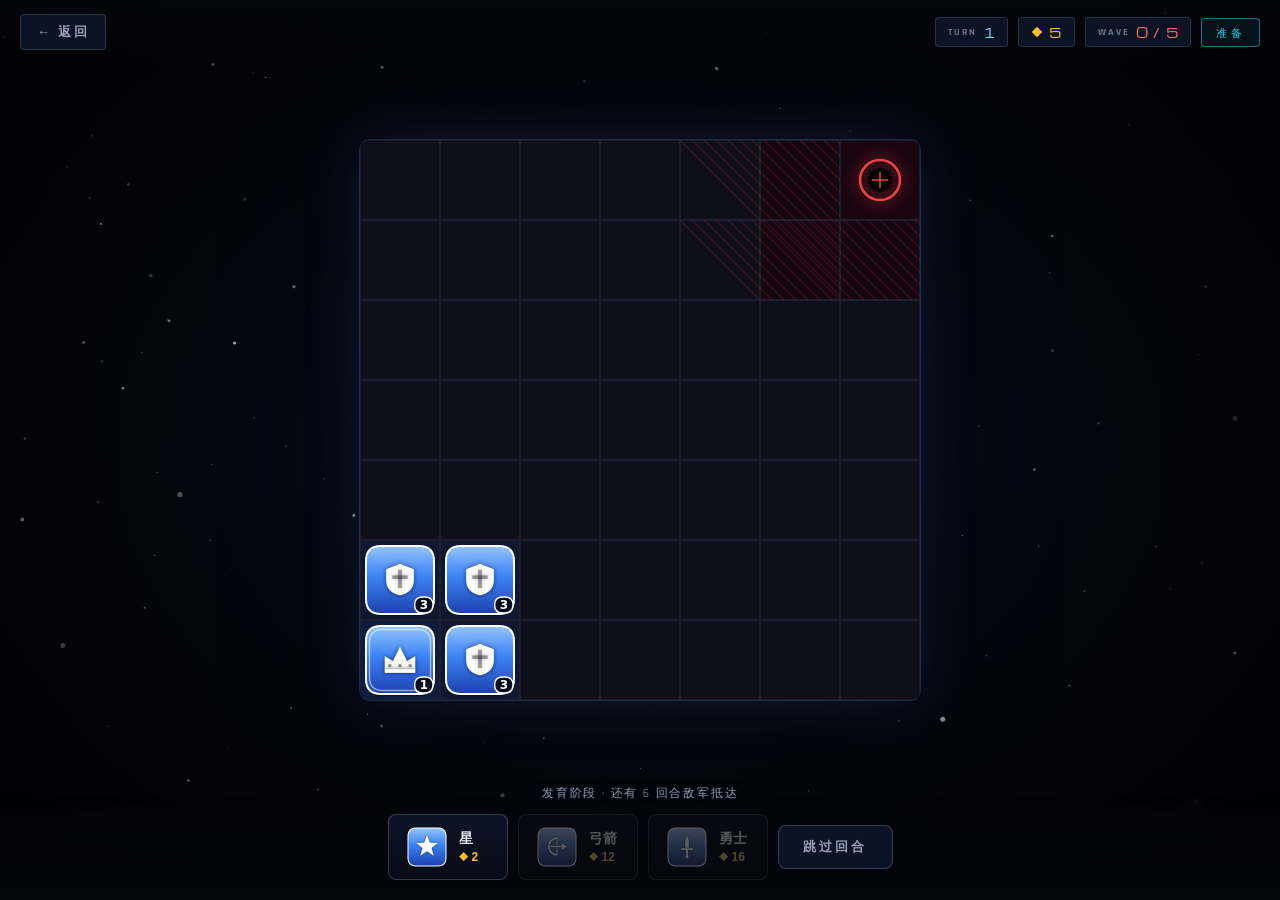
==== 1-1.html @ 72d58ccd "Add files via upload 0.0.0版本" ====
<!DOCTYPE html>
<html lang="zh-CN">
<head>
<meta charset="UTF-8">
<meta name="viewport" content="width=device-width, initial-scale=1">
<title>Spartlle · 第一章 LEVEL 01</title>
<link rel="preconnect" href="https://fonts.googleapis.com">
<link rel="preconnect" href="https://fonts.gstatic.com" crossorigin>
<link href="https://fonts.googleapis.com/css2?family=Michroma&family=Rajdhani:wght@400;600;700&display=swap" rel="stylesheet">
<style>
  * { box-sizing: border-box; margin: 0; padding: 0; }
  html, body {
    width: 100%; height: 100%;
    overflow: hidden;
    background: #05050d;
    color: #e2e8f0;
    font-family: 'Rajdhani', -apple-system, BlinkMacSystemFont, "Segoe UI", system-ui, sans-serif;
    user-select: none;
  }

  #starfield { position: fixed; inset: 0; display: block; z-index: 0; }
  .vignette {
    position: fixed; inset: 0;
    background: radial-gradient(ellipse at center, transparent 30%, rgba(0,0,0,0.9) 100%);
    pointer-events: none; z-index: 1;
  }

  /* ===== 顶部栏 ===== */
  .topbar {
    position: fixed;
    top: 0; left: 0; right: 0;
    z-index: 10;
    display: flex; align-items: center; justify-content: space-between;
    padding: 14px 20px;
    background: linear-gradient(180deg, rgba(5,5,13,0.95) 0%, rgba(5,5,13,0) 100%);
    pointer-events: none;
  }
  .topbar > * { pointer-events: auto; }

  .back-btn {
    display: flex; align-items: center; gap: 8px;
    padding: 8px 16px;
    background: rgba(15,23,42,0.85);
    border: 1px solid rgba(148,163,184,0.22);
    border-radius: 4px;
    color: #94a3b8;
    font-family: 'Rajdhani', sans-serif;
    font-size: 13px; font-weight: 700;
    letter-spacing: 0.2em;
    cursor: pointer;
    transition: all 0.22s;
    backdrop-filter: blur(6px);
  }
  .back-btn:hover {
    color: #fff;
    border-color: #60a5fa;
    box-shadow: 0 0 16px rgba(96,165,250,0.5);
  }

  .hud-stats {
    display: flex; gap: 10px; align-items: center;
  }

  .stat-box {
    display: flex; align-items: center; gap: 6px;
    padding: 5px 12px;
    background: rgba(15,23,42,0.85);
    border: 1px solid rgba(148,163,184,0.22);
    border-radius: 4px;
    backdrop-filter: blur(6px);
    font-family: 'Rajdhani', sans-serif;
  }
  .stat-label {
    font-size: 10px;
    color: #64748b;
    letter-spacing: 0.2em;
    font-weight: 700;
  }
  .stat-value {
    font-family: 'Michroma', sans-serif;
    font-size: 13px;
    color: #7dd3fc;
    letter-spacing: 0.05em;
  }
  .stat-box.meteor .stat-value { color: #fbbf24; }
  .stat-box.meteor .stat-icon { color: #fbbf24; }
  .stat-box.wave .stat-value { color: #f87171; }

  .stat-icon {
    width: 12px; height: 12px;
    display: flex; align-items: center; justify-content: center;
  }
  .stat-icon svg { width: 100%; height: 100%; display: block; }

  .phase-tag {
    padding: 5px 14px;
    border-radius: 4px;
    font-family: 'Michroma', sans-serif;
    font-size: 11px;
    letter-spacing: 0.3em;
    border: 1px solid;
    transition: all 0.3s;
  }
  .phase-tag.prepare {
    color: #22d3ee;
    border-color: rgba(34,211,238,0.5);
    background: rgba(34,211,238,0.08);
  }
  .phase-tag.battle {
    color: #f87171;
    border-color: rgba(248,113,113,0.5);
    background: rgba(248,113,113,0.08);
    animation: phasePulse 1.5s ease-in-out infinite;
  }
  @keyframes phasePulse {
    0%, 100% { box-shadow: 0 0 0 rgba(248,113,113,0); }
    50%      { box-shadow: 0 0 16px rgba(248,113,113,0.5); }
  }

  /* ===== 主舞台 ===== */
  .stage {
    position: fixed;
    inset: 0;
    display: flex;
    align-items: center;
    justify-content: center;
    z-index: 5;
    padding: 70px 20px 130px;
    pointer-events: none;
  }
  .stage > * { pointer-events: auto; }

  #board {
    display: block;
    border-radius: 10px;
    box-shadow:
      0 0 0 1px rgba(96,165,250,0.2),
      0 0 60px rgba(96,165,250,0.15),
      0 0 120px rgba(0,0,0,0.8);
    cursor: pointer;
    max-width: 100%;
    max-height: 100%;
  }

  /* ===== 底部面板 ===== */
  .bottom-panel {
    position: fixed;
    left: 0; right: 0; bottom: 0;
    z-index: 10;
    display: flex;
    align-items: center;
    justify-content: center;
    gap: 10px;
    padding: 16px 20px 20px;
    background: linear-gradient(0deg, rgba(5,5,13,0.98) 0%, rgba(5,5,13,0.7) 70%, rgba(5,5,13,0) 100%);
    backdrop-filter: blur(4px);
    min-height: 80px;
  }

  .piece-btn {
    position: relative;
    display: flex;
    align-items: center;
    gap: 10px;
    padding: 10px 16px;
    background: linear-gradient(180deg, rgba(15,23,42,0.85) 0%, rgba(8,12,24,0.95) 100%);
    border: 1.5px solid rgba(148,163,184,0.3);
    border-radius: 8px;
    cursor: pointer;
    transition: all 0.2s cubic-bezier(0.2, 0.9, 0.3, 1);
    min-width: 120px;
  }
  .piece-btn:hover:not(:disabled) {
    transform: translateY(-2px);
    border-color: #60a5fa;
    box-shadow:
      0 0 0 1px rgba(96,165,250,0.3),
      0 0 20px rgba(96,165,250,0.4);
  }
  .piece-btn.active {
    border-color: #fbbf24;
    background: linear-gradient(180deg, rgba(120,53,15,0.4) 0%, rgba(60,25,10,0.95) 100%);
    box-shadow:
      0 0 0 1px rgba(251,191,36,0.4),
      0 0 20px rgba(251,191,36,0.5);
    transform: translateY(-2px);
  }
  .piece-btn:disabled {
    opacity: 0.35;
    cursor: not-allowed;
    filter: grayscale(0.5);
  }

  .piece-btn canvas {
    width: 44px; height: 44px;
    flex-shrink: 0;
  }

  .piece-info {
    display: flex; flex-direction: column;
    gap: 2px;
    text-align: left;
  }

  .piece-name {
    font-size: 14px;
    font-weight: 700;
    color: #e2e8f0;
    letter-spacing: 0.05em;
  }
  .piece-cost {
    display: flex; align-items: center; gap: 4px;
    font-size: 12px;
    color: #fbbf24;
    font-weight: 700;
  }
  .piece-cost::before {
    content: '◆';
    font-size: 9px;
  }

  .skip-btn {
    padding: 12px 24px;
    background: rgba(15,23,42,0.85);
    border: 1.5px solid rgba(148,163,184,0.3);
    border-radius: 8px;
    color: #94a3b8;
    font-family: 'Rajdhani', sans-serif;
    font-size: 13px;
    font-weight: 700;
    letter-spacing: 0.25em;
    cursor: pointer;
    transition: all 0.2s;
    backdrop-filter: blur(6px);
  }
  .skip-btn:hover {
    color: #fff;
    border-color: #60a5fa;
    box-shadow: 0 0 16px rgba(96,165,250,0.4);
  }
  .skip-btn:active { transform: scale(0.98); }
  .skip-btn:disabled { opacity: 0.35; cursor: not-allowed; }

  /* ===== 操作面板（选中棋子后浮现） ===== */
  .action-panel {
    position: fixed;
    bottom: 110px;
    left: 50%;
    transform: translateX(-50%) translateY(10px);
    z-index: 15;
    display: none;
    align-items: center;
    gap: 8px;
    padding: 8px 12px;
    background: rgba(10, 15, 30, 0.95);
    border: 1.5px solid rgba(96,165,250,0.4);
    border-radius: 8px;
    box-shadow:
      0 0 0 1px rgba(96,165,250,0.1),
      0 10px 30px rgba(0,0,0,0.6);
    backdrop-filter: blur(8px);
    opacity: 0;
    transition: all 0.25s cubic-bezier(0.2, 0.9, 0.3, 1);
  }
  .action-panel.show {
    display: flex;
    opacity: 1;
    transform: translateX(-50%) translateY(0);
  }

  .action-panel-title {
    font-family: 'Rajdhani', sans-serif;
    font-size: 14px;
    font-weight: 700;
    color: #e2e8f0;
    padding: 0 8px 0 4px;
    border-right: 1px solid rgba(148,163,184,0.3);
    margin-right: 4px;
  }

  .action-btn {
    padding: 8px 18px;
    border-radius: 6px;
    font-family: 'Rajdhani', sans-serif;
    font-size: 13px;
    font-weight: 700;
    letter-spacing: 0.1em;
    cursor: pointer;
    transition: all 0.15s;
    border: 1px solid transparent;
    background: rgba(15,23,42,0.8);
    color: #cbd5e1;
  }
  .action-btn:hover {
    background: rgba(30,41,59,0.9);
    color: #fff;
  }
  .action-btn.active {
    border-color: #fbbf24;
    color: #fde68a;
    box-shadow: 0 0 12px rgba(251,191,36,0.3);
  }
  .action-btn.btn-attack.active {
    border-color: #ef4444;
    color: #fca5a5;
    box-shadow: 0 0 12px rgba(239,68,68,0.4);
    background: rgba(239,68,68,0.1);
  }
  .action-btn.btn-move.active {
    border-color: #22c55e;
    color: #86efac;
    box-shadow: 0 0 12px rgba(34,197,94,0.4);
    background: rgba(34,197,94,0.1);
  }
  .action-btn.btn-shoot.active {
    border-color: #22d3ee;
    color: #67e8f9;
    box-shadow: 0 0 12px rgba(34,211,238,0.4);
    background: rgba(34,211,238,0.1);
  }
  .action-btn.btn-cancel {
    border-color: rgba(148,163,184,0.3);
    color: #94a3b8;
  }
  .action-btn.btn-cancel:hover {
    border-color: #ef4444;
    color: #fca5a5;
  }

  /* ===== 提示栏 ===== */
  .hint {
    position: fixed;
    bottom: 92px;
    left: 50%;
    transform: translateX(-50%);
    z-index: 9;
    font-size: 12px;
    color: #94a3b8;
    letter-spacing: 0.15em;
    text-align: center;
    pointer-events: none;
    text-shadow: 0 0 8px rgba(0,0,0,0.9);
    white-space: nowrap;
    padding: 6px 16px;
    border-radius: 4px;
    background: rgba(5,5,13,0.7);
    backdrop-filter: blur(4px);
    max-width: 90vw;
    overflow: hidden;
    text-overflow: ellipsis;
    transition: opacity 0.3s, transform 0.3s;
  }
  .hint.hidden {
    opacity: 0;
    transform: translateX(-50%) translateY(10px);
  }

  /* ===== 结束遮罩 ===== */
  .gameover-overlay {
    position: fixed;
    inset: 0;
    z-index: 100;
    background: rgba(2, 4, 10, 0.85);
    backdrop-filter: blur(10px);
    display: none;
    align-items: center;
    justify-content: center;
    padding: 24px;
  }
  .gameover-overlay.show {
    display: flex;
    animation: overlayIn 0.5s ease-out;
  }
  @keyframes overlayIn {
    from { opacity: 0; }
    to   { opacity: 1; }
  }

  .gameover-card {
    text-align: center;
    padding: 40px 50px;
    background: linear-gradient(180deg, rgba(15,23,42,0.98) 0%, rgba(8,12,24,0.98) 100%);
    border: 1.5px solid;
    border-radius: 12px;
    max-width: 480px;
    animation: cardIn 0.6s cubic-bezier(0.2, 0.9, 0.3, 1);
  }
  @keyframes cardIn {
    from { opacity: 0; transform: translateY(20px) scale(0.95); }
    to   { opacity: 1; transform: translateY(0) scale(1); }
  }
  .gameover-card.win {
    border-color: rgba(34,211,238,0.6);
    box-shadow: 0 0 60px rgba(34,211,238,0.4);
  }
  .gameover-card.lose {
    border-color: rgba(239,68,68,0.6);
    box-shadow: 0 0 60px rgba(239,68,68,0.4);
  }

  .gameover-title {
    font-family: 'Michroma', sans-serif;
    font-size: 32px;
    letter-spacing: 0.3em;
    margin-bottom: 12px;
  }
  .gameover-card.win .gameover-title {
    color: #22d3ee;
    text-shadow: 0 0 20px rgba(34,211,238,0.8);
  }
  .gameover-card.lose .gameover-title {
    color: #f87171;
    text-shadow: 0 0 20px rgba(248,113,113,0.8);
  }

  .gameover-sub {
    font-size: 14px;
    color: #94a3b8;
    margin-bottom: 28px;
    letter-spacing: 0.1em;
  }

  .gameover-actions {
    display: flex;
    gap: 12px;
    justify-content: center;
  }

  .gameover-btn {
    padding: 12px 30px;
    border-radius: 6px;
    font-family: 'Rajdhani', sans-serif;
    font-size: 14px;
    font-weight: 700;
    letter-spacing: 0.2em;
    cursor: pointer;
    transition: all 0.2s;
    border: 1.5px solid;
    background: transparent;
  }
  .gameover-btn.primary {
    color: #0a0a1a;
    background: #22d3ee;
    border-color: #22d3ee;
  }
  .gameover-btn.primary:hover {
    background: #67e8f9;
    border-color: #67e8f9;
    box-shadow: 0 0 20px rgba(34,211,238,0.6);
  }
  .gameover-btn.secondary {
    color: #94a3b8;
    border-color: rgba(148,163,184,0.4);
  }
  .gameover-btn.secondary:hover {
    color: #fff;
    border-color: rgba(148,163,184,0.8);
  }
</style>
</head>
<body>

<canvas id="starfield"></canvas>
<div class="vignette"></div>

<!-- 顶部栏 -->
<div class="topbar">
  <button class="back-btn" id="backBtn">← 返回</button>
  <div class="hud-stats">
    <div class="stat-box">
      <span class="stat-label">TURN</span>
      <span class="stat-value" id="hudTurn">1</span>
    </div>
    <div class="stat-box meteor">
      <span class="stat-icon">
        <svg viewBox="0 0 16 16"><path d="M8 1 L15 8 L8 15 L1 8 Z" fill="currentColor"/></svg>
      </span>
      <span class="stat-value" id="hudMeteor">5</span>
    </div>
    <div class="stat-box wave">
      <span class="stat-label">WAVE</span>
      <span class="stat-value" id="hudWave">0 / 5</span>
    </div>
    <div class="phase-tag prepare" id="hudPhase">准备</div>
  </div>
</div>

<!-- 舞台 -->
<div class="stage">
  <canvas id="board"></canvas>
</div>

<!-- 提示栏 -->
<div class="hint" id="hint">点击下方棋子进行放置，或点击己方棋子操作</div>

<!-- 操作面板（选中棋子后弹出） -->
<div class="action-panel" id="actionPanel">
  <div class="action-panel-title" id="actionPanelTitle">棋子</div>
  <div id="actionButtons"></div>
</div>

<!-- 底部面板 -->
<div class="bottom-panel">
  <button class="piece-btn" data-piece="star" id="pieceStar">
    <canvas width="88" height="88"></canvas>
    <div class="piece-info">
      <div class="piece-name">星</div>
      <div class="piece-cost">2</div>
    </div>
  </button>
  <button class="piece-btn" data-piece="archer" id="pieceArcher">
    <canvas width="88" height="88"></canvas>
    <div class="piece-info">
      <div class="piece-name">弓箭</div>
      <div class="piece-cost">12</div>
    </div>
  </button>
  <button class="piece-btn" data-piece="warrior" id="pieceWarrior">
    <canvas width="88" height="88"></canvas>
    <div class="piece-info">
      <div class="piece-name">勇士</div>
      <div class="piece-cost">16</div>
    </div>
  </button>
  <button class="skip-btn" id="skipBtn">跳过回合</button>
</div>

<!-- 结束遮罩 -->
<div class="gameover-overlay" id="gameoverOverlay">
  <div class="gameover-card" id="gameoverCard">
    <div class="gameover-title" id="gameoverTitle">VICTORY</div>
    <div class="gameover-sub" id="gameoverSub">所有敌人已被歼灭</div>
    <div class="gameover-actions">
      <button class="gameover-btn primary" id="gameoverBackBtn">返回关卡</button>
      <button class="gameover-btn secondary" id="gameoverRetryBtn">再次挑战</button>
    </div>
  </div>
</div>

<script>
(() => {
  'use strict';

  // ==================== 常量 ====================
  const CFG = {
    N: 7,
    CELL: 80,
    DPR: Math.min(window.devicePixelRatio || 1, 2),

    SPAWN_TURN_START: 7,
    SPAWN_INTERVAL: 3,
    MONSTER_MOVE_INTERVAL: 2,
    TOTAL_WAVES: 5,
    WAVE_SIZES: [2, 2, 2, 2, 3],

    MONSTER_HP: 3,
    MONSTER_ATK: 1,
    BASE_HP: 1,
    FORT_HP: 3,
    START_METEORS: 5,
  };

  const PIECES = {
    star:    { name: '星',    cost: 2,  maxHp: 1, kind: 'producer', produce: 2 },
    archer:  { name: '弓箭',  cost: 12, maxHp: 2, kind: 'shooter' },
    warrior: { name: '勇士',  cost: 16, maxHp: 2, kind: 'melee', attackDamage: 2, moveRange: 3 },
  };

  // ==================== 地图布局 ====================
  const BASE_POS = { col: 0, row: 0 };
  const FORTS = [
    { col: 1, row: 0 },
    { col: 0, row: 1 },
    { col: 1, row: 1 },
  ];
  const SPAWNER_POS = { col: 6, row: 6 };
  const SPAWN_CELLS = [
    { col: 5, row: 6 },
    { col: 6, row: 5 },
    { col: 5, row: 5 },
  ];

  const DIRS8 = [
    { dc: 1, dr: 0 }, { dc: -1, dr: 0 },
    { dc: 0, dr: 1 }, { dc: 0, dr: -1 },
    { dc: 1, dr: 1 }, { dc: 1, dr: -1 },
    { dc: -1, dr: 1 }, { dc: -1, dr: -1 },
  ];
  const DIRS4 = [
    { dc: 1, dr: 0 }, { dc: -1, dr: 0 },
    { dc: 0, dr: 1 }, { dc: 0, dr: -1 },
  ];

  // ==================== 颜色 ====================
  const C = {
    empty:     '#0f0f1a',
    grid:      '#1e1e30',
    base:      '#101c3d',
    fort:      '#0f1830',
    spawner:   '#1a0511',
    spawnCell: '#150612',
    p1:        '#3b82f6',
    p1d:       '#1e40af',
    p1l:       '#93c5fd',
    monster:   '#7f1d1d',
    monsterD:  '#450a0a',
    monsterL:  '#f87171',
    hover:     '#ffffff',
    select:    '#fbbf24',
    valid:     '#22c55e',
    aim:       '#22d3ee',
    aimEmpty:  '#64748b',
    attack:    '#ef4444',
    move:      '#22c55e',
  };

  // ==================== 坐标工具 ====================
  function cellRect(col, row) {
    return {
      x: col * CFG.CELL,
      y: (CFG.N - 1 - row) * CFG.CELL,
      w: CFG.CELL,
      h: CFG.CELL,
    };
  }
  function cellCenter(col, row) {
    const r = cellRect(col, row);
    return { x: r.x + r.w / 2, y: r.y + r.h / 2 };
  }

  function pixelToCell(px, py, rectWidth, rectHeight) {
    const scaleX = SIZE / rectWidth;
    const scaleY = SIZE / rectHeight;
    const logicalX = px * scaleX;
    const logicalY = py * scaleY;

    const col = Math.floor(logicalX / CFG.CELL);
    const row = CFG.N - 1 - Math.floor(logicalY / CFG.CELL);
    if (col < 0 || col >= CFG.N || row < 0 || row >= CFG.N) return null;
    return { col, row };
  }

  const key = (c, r) => c + ',' + r;
  const inBounds = (c, r) => c >= 0 && c < CFG.N && r >= 0 && r < CFG.N;

  function isDisabledCell(col, row) {
    if (col === SPAWNER_POS.col && row === SPAWNER_POS.row) return true;
    for (const s of SPAWN_CELLS) {
      if (s.col === col && s.row === row) return true;
    }
    return false;
  }
  function isBaseCell(col, row) {
    return col === BASE_POS.col && row === BASE_POS.row;
  }
  function isFortCell(col, row) {
    return FORTS.some(f => f.col === col && f.row === row);
  }
  function isSpawnCell(col, row) {
    return SPAWN_CELLS.some(s => s.col === col && s.row === row);
  }

  // ==================== 状态 ====================
  const state = {
    turn: 1,
    completedTurns: 0,
    meteors: CFG.START_METEORS,
    pieces: new Map(),
    monsters: [],
    wave: 0,
    phase: 'prepare',
    gameOver: false,
    victory: false,

    placing: null,
    selected: null,      // { col, row } 选中的棋子
    controlAction: null, // 'shoot' | 'attack' | 'move'
    hover: null,

    arrows: [],
    effects: [],

    isProcessing: false,
    turnPhase: null,
    animT: 0,
    animDur: 0.4,
  };

  // ==================== 初始化 ====================
  function initPieces() {
    state.pieces.set(key(BASE_POS.col, BASE_POS.row), {
      type: 'base',
      hp: CFG.BASE_HP,
      maxHp: CFG.BASE_HP,
    });
    for (const f of FORTS) {
      state.pieces.set(key(f.col, f.row), {
        type: 'fort',
        hp: CFG.FORT_HP,
        maxHp: CFG.FORT_HP,
      });
    }
  }

  // ==================== Canvas ====================
  const canvas = document.getElementById('board');
  const ctx = canvas.getContext('2d');
  const SIZE = CFG.N * CFG.CELL;
  canvas.width = SIZE * CFG.DPR;
  canvas.height = SIZE * CFG.DPR;
  canvas.style.width = SIZE + 'px';
  canvas.style.height = SIZE + 'px';
  ctx.scale(CFG.DPR, CFG.DPR);

  // ==================== 绘制辅助 ====================
  function roundRectCtx(c, x, y, w, h, r) {
    c.beginPath();
    c.moveTo(x + r, y);
    c.lineTo(x + w - r, y);
    c.quadraticCurveTo(x + w, y, x + w, y + r);
    c.lineTo(x + w, y + h - r);
    c.quadraticCurveTo(x + w, y + h, x + w - r, y + h);
    c.lineTo(x + r, y + h);
    c.quadraticCurveTo(x, y + h, x, y + h - r);
    c.lineTo(x, y + r);
    c.quadraticCurveTo(x, y, x + r, y);
    c.closePath();
  }
  const roundRect = (x, y, w, h, r) => roundRectCtx(ctx, x, y, w, h, r);

  // ==================== 图标 ====================
  function iconStar(c, s) {
    c.fillStyle = '#fff';
    c.beginPath();
    for (let i = 0; i < 10; i++) {
      const r = i % 2 === 0 ? s : s * 0.42;
      const a = -Math.PI / 2 + i * Math.PI / 5;
      const x = Math.cos(a) * r, y = Math.sin(a) * r;
      i === 0 ? c.moveTo(x, y) : c.lineTo(x, y);
    }
    c.closePath(); c.fill();
  }
  function iconArcher(c, s) {
    c.lineCap = 'round';
    c.strokeStyle = '#fff';
    c.lineWidth = s * 0.14;
    c.beginPath();
    c.arc(0, 0, s * 0.72, -Math.PI * 0.5, Math.PI * 0.5, true);
    c.stroke();
    c.lineWidth = s * 0.08;
    c.beginPath();
    c.moveTo(0, -s * 0.72); c.lineTo(0, s * 0.72);
    c.stroke();
    c.lineWidth = s * 0.11;
    c.beginPath();
    c.moveTo(-s * 0.55, 0); c.lineTo(s * 0.5, 0);
    c.stroke();
    c.fillStyle = '#fff';
    c.beginPath();
    c.moveTo(s * 0.85, 0);
    c.lineTo(s * 0.42, -s * 0.28);
    c.lineTo(s * 0.42, s * 0.28);
    c.closePath(); c.fill();
  }
  function iconWarrior(c, s) {
    c.fillStyle = '#fff';
    c.beginPath();
    c.moveTo(0, -s);
    c.lineTo(s * 0.16, -s * 0.55);
    c.lineTo(s * 0.16, s * 0.15);
    c.lineTo(-s * 0.16, s * 0.15);
    c.lineTo(-s * 0.16, -s * 0.55);
    c.closePath(); c.fill();
    c.fillRect(-s * 0.5, s * 0.15, s * 1.0, s * 0.16);
    c.fillRect(-s * 0.09, s * 0.31, s * 0.18, s * 0.5);
    c.beginPath(); c.arc(0, s * 0.9, s * 0.13, 0, Math.PI * 2); c.fill();
  }
  function iconBase(c, s) {
    c.fillStyle = '#fff';
    c.beginPath();
    c.moveTo(-s * 0.75, s * 0.55);
    c.lineTo(-s * 0.75, -s * 0.15);
    c.lineTo(-s * 0.35, s * 0.1);
    c.lineTo(0, -s * 0.6);
    c.lineTo(s * 0.35, s * 0.1);
    c.lineTo(s * 0.75, -s * 0.15);
    c.lineTo(s * 0.75, s * 0.55);
    c.closePath(); c.fill();
    c.fillRect(-s * 0.75, s * 0.5, s * 1.5, s * 0.18);
    c.fillStyle = 'rgba(0,0,0,0.45)';
    c.beginPath(); c.arc(-s * 0.5, s * 0.32, s * 0.08, 0, Math.PI * 2); c.fill();
    c.beginPath(); c.arc(0, s * 0.32, s * 0.08, 0, Math.PI * 2); c.fill();
    c.beginPath(); c.arc(s * 0.5, s * 0.32, s * 0.08, 0, Math.PI * 2); c.fill();
  }
  function iconFort(c, s) {
    c.fillStyle = '#fff';
    c.beginPath();
    c.moveTo(0, -s * 0.75);
    c.lineTo(s * 0.68, -s * 0.48);
    c.lineTo(s * 0.68, s * 0.08);
    c.quadraticCurveTo(s * 0.68, s * 0.62, 0, s * 0.8);
    c.quadraticCurveTo(-s * 0.68, s * 0.62, -s * 0.68, s * 0.08);
    c.lineTo(-s * 0.68, -s * 0.48);
    c.closePath(); c.fill();
    c.fillStyle = 'rgba(0,0,0,0.35)';
    c.fillRect(-s * 0.09, -s * 0.45, s * 0.18, s * 0.9);
    c.fillRect(-s * 0.38, -s * 0.18, s * 0.76, s * 0.18);
  }
  function iconMonster(c, s) {
    c.fillStyle = '#fff';
    c.beginPath();
    for (let i = 0; i < 6; i++) {
      const a = Math.PI / 3 * i - Math.PI / 2;
      const x = Math.cos(a) * s * 0.9;
      const y = Math.sin(a) * s * 0.9;
      i === 0 ? c.moveTo(x, y) : c.lineTo(x, y);
    }
    c.closePath();
    c.fill();

    c.fillStyle = 'rgba(0,0,0,0.55)';
    c.beginPath();
    c.arc(0, 0, s * 0.6, 0, Math.PI * 2);
    c.fill();

    c.fillStyle = '#fca5a5';
    c.beginPath();
    c.arc(-s * 0.2, -s * 0.05, s * 0.13, 0, Math.PI * 2);
    c.fill();
    c.beginPath();
    c.arc(s * 0.2, -s * 0.05, s * 0.13, 0, Math.PI * 2);
    c.fill();

    c.fillStyle = '#fff';
    c.beginPath();
    c.arc(-s * 0.2, -s * 0.08, s * 0.05, 0, Math.PI * 2);
    c.fill();
    c.beginPath();
    c.arc(s * 0.2, -s * 0.08, s * 0.05, 0, Math.PI * 2);
    c.fill();

    c.strokeStyle = '#fff';
    c.lineWidth = s * 0.08;
    c.beginPath();
    c.arc(0, s * 0.15, s * 0.25, 0.2 * Math.PI, 0.8 * Math.PI);
    c.stroke();

    c.fillStyle = '#fff';
    c.fillRect(-s * 0.04, -s * 0.95, s * 0.08, s * 0.15);
    c.beginPath();
    c.arc(0, -s * 0.95, s * 0.1, 0, Math.PI * 2);
    c.fill();
  }

  const ICONS = {
    star: iconStar,
    archer: iconArcher,
    warrior: iconWarrior,
    base: iconBase,
    fort: iconFort,
    monster: iconMonster,
  };

  function paintPieceBody(c, cx, cy, size, type, theme) {
    let main, dark, light;
    if (theme === 'monster') {
      main = C.monster;
      dark = C.monsterD;
      light = C.monsterL;
    } else {
      main = C.p1;
      dark = C.p1d;
      light = C.p1l;
    }
    const radius = size * 0.22;

    c.fillStyle = 'rgba(0,0,0,0.55)';
    roundRectCtx(c, cx - size / 2, cy - size / 2 + 2, size, size, radius);
    c.fill();

    const g = c.createLinearGradient(0, cy - size / 2, 0, cy + size / 2);
    g.addColorStop(0.00, light);
    g.addColorStop(0.45, main);
    g.addColorStop(1.00, dark);
    c.fillStyle = g;
    roundRectCtx(c, cx - size / 2, cy - size / 2, size, size, radius);
    c.fill();

    c.strokeStyle = '#ffffff';
    c.lineWidth = 2;
    roundRectCtx(c, cx - size / 2, cy - size / 2, size, size, radius);
    c.stroke();

    if (type === 'base') {
      c.strokeStyle = 'rgba(255,255,255,0.5)';
      c.lineWidth = 1.5;
      roundRectCtx(c, cx - size / 2 + 3.5, cy - size / 2 + 3.5, size - 7, size - 7, radius - 2);
      c.stroke();
    }

    const iconFn = ICONS[type];
    if (iconFn) {
      c.save();
      c.translate(cx, cy - 1);
      c.shadowColor = 'rgba(0,0,0,0.6)';
      c.shadowBlur = 4;
      iconFn(c, size * 0.30);
      c.restore();
    }
  }

  function getPieceAt(col, row) {
    return state.pieces.get(key(col, row));
  }
  function getMonsterAt(col, row) {
    return state.monsters.find(m => m.col === col && m.row === row);
  }

  // ==================== 绘制 ====================
  function drawFloor(col, row) {
    const r = cellRect(col, row);
    let fill = C.empty;

    if (isBaseCell(col, row)) fill = C.base;
    else if (isFortCell(col, row)) fill = C.fort;
    else if (col === SPAWNER_POS.col && row === SPAWNER_POS.row) fill = C.spawner;
    else if (isSpawnCell(col, row)) fill = C.spawnCell;

    ctx.fillStyle = fill;
    ctx.fillRect(r.x, r.y, r.w, r.h);

    ctx.strokeStyle = C.grid;
    ctx.lineWidth = 1;
    ctx.strokeRect(r.x + 0.5, r.y + 0.5, r.w - 1, r.h - 1);

    const cx = r.x + r.w / 2;
    const cy = r.y + r.h / 2;

    if (col === SPAWNER_POS.col && row === SPAWNER_POS.row) {
      const pulse = 1 + 0.08 * Math.sin(performance.now() / 320);
      ctx.save();
      ctx.shadowColor = '#ef4444';
      ctx.shadowBlur = 16 * pulse;
      ctx.strokeStyle = '#ef4444';
      ctx.lineWidth = 2.5;
      ctx.beginPath();
      ctx.arc(cx, cy, 20, 0, Math.PI * 2);
      ctx.stroke();
      ctx.restore();

      ctx.fillStyle = '#000';
      ctx.beginPath();
      ctx.arc(cx, cy, 12, 0, Math.PI * 2);
      ctx.fill();

      ctx.strokeStyle = '#ef4444';
      ctx.lineWidth = 1.5;
      ctx.beginPath();
      ctx.moveTo(cx - 8, cy); ctx.lineTo(cx + 8, cy);
      ctx.moveTo(cx, cy - 8); ctx.lineTo(cx, cy + 8);
      ctx.stroke();
    }
    else if (isSpawnCell(col, row)) {
      ctx.save();
      ctx.strokeStyle = 'rgba(239,68,68,0.15)';
      ctx.lineWidth = 1.5;
      for (let i = -r.w; i < r.w; i += 12) {
        ctx.beginPath();
        ctx.moveTo(r.x + i, r.y);
        ctx.lineTo(r.x + i + r.h, r.y + r.h);
        ctx.stroke();
      }
      ctx.restore();
    }
  }

  function drawPieceVisual(col, row, piece, alpha = 1) {
    const r = cellRect(col, row);
    const cx = r.x + r.w / 2;
    const cy = r.y + r.h / 2;
    const size = r.w - 12;
    const half = size / 2;

    ctx.save();
    ctx.globalAlpha = alpha;
    paintPieceBody(ctx, cx, cy, size, piece.type, 'player');

    const hpStr = String(Math.max(0, piece.hp));
    const fontSize = 12;
    ctx.font = `900 ${fontSize}px ui-sans-serif, system-ui, sans-serif`;
    const textW = ctx.measureText(hpStr).width;

    const padX = 5;
    const badgeH = 16;
    const badgeW = Math.max(badgeH, textW + padX * 2);
    const rad = badgeH / 2;
    const bx = cx + half - badgeW - 1;
    const by = cy + half - badgeH - 1;

    ctx.fillStyle = 'rgba(0,0,0,0.85)';
    roundRect(bx, by, badgeW, badgeH, rad); ctx.fill();
    ctx.strokeStyle = '#ffffff';
    ctx.lineWidth = 1.4;
    roundRect(bx, by, badgeW, badgeH, rad); ctx.stroke();

    const ratio = Math.max(0, piece.hp) / piece.maxHp;
    ctx.fillStyle = ratio > 0.6 ? '#ffffff' : ratio > 0.3 ? '#fde68a' : '#fca5a5';
    ctx.textAlign = 'center';
    ctx.textBaseline = 'middle';
    ctx.fillText(hpStr, bx + badgeW / 2, by + badgeH / 2 + 0.5);

    ctx.restore();
  }

  function drawMonsterVisual(mon, alpha = 1) {
    let rCol = mon.col;
    let rRow = mon.row;

    if (state.isProcessing && state.turnPhase === 'monsterMove' && mon.oldCol !== undefined) {
      const t = Math.min(1, state.animT);
      const easeT = t < 0.5 ? 2 * t * t : 1 - Math.pow(-2 * t + 2, 2) / 2;
      rCol = mon.oldCol + (mon.col - mon.oldCol) * easeT;
      rRow = mon.oldRow + (mon.row - mon.oldRow) * easeT;
    }

    const r = cellRect(rCol, rRow);
    const cx = r.x + r.w / 2;
    const cy = r.y + r.h / 2;
    const size = r.w - 12;
    const half = size / 2;

    ctx.save();
    ctx.globalAlpha = alpha;
    paintPieceBody(ctx, cx, cy, size, 'monster', 'monster');

    const hpStr = String(Math.max(0, mon.hp));
    const fontSize = 12;
    ctx.font = `900 ${fontSize}px ui-sans-serif, system-ui, sans-serif`;
    const textW = ctx.measureText(hpStr).width;

    const padX = 5;
    const badgeH = 16;
    const badgeW = Math.max(badgeH, textW + padX * 2);
    const rad = badgeH / 2;
    const bx = cx + half - badgeW - 1;
    const by = cy + half - badgeH - 1;

    ctx.fillStyle = 'rgba(0,0,0,0.85)';
    roundRect(bx, by, badgeW, badgeH, rad); ctx.fill();
    ctx.strokeStyle = '#ffffff';
    ctx.lineWidth = 1.4;
    roundRect(bx, by, badgeW, badgeH, rad); ctx.stroke();

    const ratio = Math.max(0, mon.hp) / mon.maxHp;
    ctx.fillStyle = ratio > 0.6 ? '#ffffff' : ratio > 0.3 ? '#fde68a' : '#fca5a5';
    ctx.textAlign = 'center';
    ctx.textBaseline = 'middle';
    ctx.fillText(hpStr, bx + badgeW / 2, by + badgeH / 2 + 0.5);

    ctx.restore();
  }

  // ==================== 交互逻辑 ====================
  function getPlaceableCells() {
    const set = new Set();
    for (const [k, piece] of state.pieces) {
      const [col, row] = k.split(',').map(Number);
      for (const d of DIRS8) {
        const c = col + d.dc;
        const r = row + d.dr;
        if (!inBounds(c, r)) continue;
        if (isDisabledCell(c, r)) continue;
        if (state.pieces.has(key(c, r))) continue;
        if (getMonsterAt(c, r)) continue;
        set.add(key(c, r));
      }
    }
    return [...set].map(k => {
      const [col, row] = k.split(',').map(Number);
      return { col, row };
    });
  }

  function drawPlaceHighlights() {
    const cells = getPlaceableCells();
    for (const { col, row } of cells) {
      const r = cellRect(col, row);
      ctx.fillStyle = 'rgba(34,197,94,0.18)';
      ctx.fillRect(r.x + 4, r.y + 4, r.w - 8, r.h - 8);
      ctx.strokeStyle = C.valid;
      ctx.lineWidth = 1.5;
      ctx.strokeRect(r.x + 4.5, r.y + 4.5, r.w - 9, r.h - 9);
    }
  }

  function drawShootRays(ctrl) {
    const c0 = cellCenter(ctrl.col, ctrl.row);
    for (const d of DIRS8) {
      const nc = ctrl.col + d.dc;
      const nr = ctrl.row + d.dr;
      if (!inBounds(nc, nr)) continue;
      const c1 = cellCenter(nc, nr);
      const hit = findShootTarget(ctrl.col, ctrl.row, d.dc, d.dr);
      const color = hit && hit.kind === 'monster' ? C.aim : C.aimEmpty;

      ctx.save();
      ctx.strokeStyle = color;
      ctx.globalAlpha = hit ? 0.9 : 0.35;
      ctx.lineWidth = hit ? 3 : 2;
      ctx.setLineDash([5, 5]);
      ctx.beginPath();
      ctx.moveTo(c0.x, c0.y);
      ctx.lineTo(c1.x, c1.y);
      ctx.stroke();
      ctx.restore();

      const ang = Math.atan2(c1.y - c0.y, c1.x - c0.x);
      ctx.save();
      ctx.translate(c1.x, c1.y);
      ctx.rotate(ang);
      ctx.fillStyle = color;
      ctx.globalAlpha = hit ? 1 : 0.5;
      ctx.beginPath();
      ctx.moveTo(13, 0);
      ctx.lineTo(-5, -9);
      ctx.lineTo(-5, 9);
      ctx.closePath();
      ctx.fill();
      ctx.restore();
    }
  }

  function drawAttackHighlights(ctrl) {
    for (const d of DIRS8) {
      const c = ctrl.col + d.dc;
      const r = ctrl.row + d.dr;
      if (!inBounds(c, r)) continue;
      const rect = cellRect(c, r);
      const mon = getMonsterAt(c, r);
      const isEnemy = !!mon;
      ctx.fillStyle = isEnemy ? 'rgba(239,68,68,0.3)' : 'rgba(239,68,68,0.06)';
      ctx.fillRect(rect.x + 4, rect.y + 4, rect.w - 8, rect.h - 8);
      ctx.strokeStyle = isEnemy ? C.attack : 'rgba(239,68,68,0.25)';
      ctx.lineWidth = isEnemy ? 2.5 : 1;
      ctx.strokeRect(rect.x + 4.5, rect.y + 4.5, rect.w - 9, rect.h - 9);
    }
  }

  function drawMoveHighlights(ctrl) {
    const targets = getMoveTargets(ctrl.col, ctrl.row);
    for (const t of targets) {
      const r = cellRect(t.col, t.row);
      ctx.fillStyle = 'rgba(34,197,94,0.2)';
      ctx.fillRect(r.x + 4, r.y + 4, r.w - 8, r.h - 8);
      ctx.strokeStyle = C.move;
      ctx.lineWidth = 1.8;
      ctx.strokeRect(r.x + 4.5, r.y + 4.5, r.w - 9, r.h - 9);

      const bx = r.x + 14;
      const by = r.y + 14;
      ctx.fillStyle = 'rgba(34,197,94,0.9)';
      ctx.beginPath();
      ctx.arc(bx, by, 9, 0, Math.PI * 2);
      ctx.fill();
      ctx.fillStyle = '#fff';
      ctx.font = '900 11px ui-sans-serif, system-ui, sans-serif';
      ctx.textAlign = 'center';
      ctx.textBaseline = 'middle';
      ctx.fillText(t.step, bx, by + 0.5);
    }
  }

  function draw() {
    ctx.clearRect(0, 0, SIZE, SIZE);

    for (let row = 0; row < CFG.N; row++) {
      for (let col = 0; col < CFG.N; col++) {
        drawFloor(col, row);
      }
    }

    if (state.placing) {
      drawPlaceHighlights();
    }

    if (state.selected && state.controlAction) {
      if (state.controlAction === 'shoot') drawShootRays(state.selected);
      else if (state.controlAction === 'attack') drawAttackHighlights(state.selected);
      else if (state.controlAction === 'move') drawMoveHighlights(state.selected);
    }

    for (const [k, piece] of state.pieces) {
      const [col, row] = k.split(',').map(Number);
      drawPieceVisual(col, row, piece);
    }

    for (const mon of state.monsters) {
      drawMonsterVisual(mon);
    }

    if (state.placing && state.hover) {
      const placeable = getPlaceableCells();
      if (placeable.some(c => c.col === state.hover.col && c.row === state.hover.row)) {
        const def = PIECES[state.placing];
        drawPieceVisual(state.hover.col, state.hover.row, {
          type: state.placing,
          hp: def.maxHp,
          maxHp: def.maxHp,
        }, 0.6);
      }
    }

    // 选中棋子的高亮
    if (state.selected) {
      const r = cellRect(state.selected.col, state.selected.row);
      // 呼吸金边
      const pulse = 0.6 + 0.4 * Math.sin(performance.now() / 200);
      ctx.save();
      ctx.strokeStyle = C.select;
      ctx.lineWidth = 3;
      ctx.shadowColor = C.select;
      ctx.shadowBlur = 10 * pulse;
      ctx.strokeRect(r.x + 3, r.y + 3, r.w - 6, r.h - 6);
      ctx.restore();
    }

    if (state.hover) {
      const r = cellRect(state.hover.col, state.hover.row);
      ctx.strokeStyle = C.hover;
      ctx.lineWidth = 2;
      ctx.strokeRect(r.x + 1, r.y + 1, r.w - 2, r.h - 2);
    }

    for (const a of state.arrows) {
      const ang = Math.atan2(a.ty - a.y0, a.tx - a.x0);
      ctx.save();
      ctx.translate(a.x, a.y);
      ctx.rotate(ang);
      ctx.shadowColor = '#60a5fa';
      ctx.shadowBlur = 8;
      ctx.fillStyle = '#bfdbfe';
      ctx.strokeStyle = '#ffffff';
      ctx.lineWidth = 1.5;
      ctx.beginPath();
      ctx.moveTo(14, 0);
      ctx.lineTo(-7, -6);
      ctx.lineTo(-3, 0);
      ctx.lineTo(-7, 6);
      ctx.closePath();
      ctx.fill();
      ctx.stroke();
      ctx.restore();
    }

    for (const e of state.effects) {
      drawEffect(e);
    }
  }

  function drawEffect(e) {
    const r = cellRect(e.col, e.row);
    const cx = r.x + r.w / 2;
    const cy = r.y + r.h / 2;
    const p = Math.min(1, e.t / e.dur);
    const alpha = 1 - p;

    if (e.type === 'damage') {
      ctx.save();
      ctx.globalAlpha = alpha * 0.8;
      ctx.strokeStyle = '#ef4444';
      ctx.lineWidth = 3;
      ctx.beginPath();
      ctx.arc(cx, cy, r.w * 0.3 + p * r.w * 0.4, 0, Math.PI * 2);
      ctx.stroke();
      ctx.restore();

      ctx.save();
      ctx.globalAlpha = alpha;
      ctx.fillStyle = '#fca5a5';
      ctx.font = `900 22px ui-sans-serif, system-ui, sans-serif`;
      ctx.textAlign = 'center';
      ctx.textBaseline = 'middle';
      ctx.strokeStyle = 'rgba(0,0,0,0.9)';
      ctx.lineWidth = 3;
      ctx.strokeText(`-${e.amount}`, cx, cy - 20 - p * 20);
      ctx.fillText(`-${e.amount}`, cx, cy - 20 - p * 20);
      ctx.restore();
    }
    else if (e.type === 'death') {
      ctx.save();
      ctx.globalAlpha = alpha * 0.9;
      for (let i = 0; i < 6; i++) {
        const ang = (Math.PI * 2 / 6) * i + p * 1;
        const dist = p * 24;
        const px = cx + Math.cos(ang) * dist;
        const py = cy + Math.sin(ang) * dist;
        ctx.fillStyle = e.color || '#fca5a5';
        ctx.beginPath();
        ctx.arc(px, py, 3 * (1 - p) + 1, 0, Math.PI * 2);
        ctx.fill();
      }
      ctx.restore();
    }
    else if (e.type === 'attack') {
      ctx.save();
      ctx.globalAlpha = alpha * 0.7;
      ctx.fillStyle = '#fca5a5';
      ctx.beginPath();
      ctx.arc(cx, cy, r.w * 0.5 * p, 0, Math.PI * 2);
      ctx.fill();
      ctx.restore();
    }
  }

  // ==================== 动作执行 ====================
  function findShootTarget(col, row, dc, dr) {
    let c = col + dc;
    let r = row + dr;
    while (inBounds(c, r)) {
      if (c === SPAWNER_POS.col && r === SPAWNER_POS.row) {
        return { col: c, row: r, kind: 'spawner' };
      }
      const mon = getMonsterAt(c, r);
      if (mon) return { col: c, row: r, kind: 'monster', monster: mon };
      const piece = getPieceAt(c, r);
      if (piece) return { col: c, row: r, kind: 'piece', piece };
      c += dc;
      r += dr;
    }
    return null;
  }

  function doShoot(col, row, dc, dr) {
    const piece = getPieceAt(col, row);
    if (!piece || piece.kind === 'base' || piece.kind === 'fort') return false;

    const hit = findShootTarget(col, row, dc, dr);
    const start = cellCenter(col, row);
    let end, target = null;

    if (hit) {
      end = cellCenter(hit.col, hit.row);
      if (hit.kind === 'monster') target = { kind: 'monster', ref: hit.monster };
      else if (hit.kind === 'piece') target = { kind: 'piece', col: hit.col, row: hit.row };
    } else {
      let c = col, r = row;
      while (inBounds(c + dc, r + dr)) { c += dc; r += dr; }
      const outCol = c + dc;
      const outRow = r + dr;
      end = {
        x: (outCol + 0.5) * CFG.CELL,
        y: (CFG.N - outRow - 0.5) * CFG.CELL,
      };
    }

    const dist = Math.hypot(end.x - start.x, end.y - start.y);
    const dur = Math.max(0.15, dist / 1400);

    state.arrows.push({
      x0: start.x, y0: start.y,
      x: start.x, y: start.y,
      tx: end.x, ty: end.y,
      t: 0, dur, target,
    });

    endPlayerTurn();
    return true;
  }

  function applyArrowDamage(arrow) {
    if (!arrow.target) return;
    if (arrow.target.kind === 'monster') {
      const mon = arrow.target.ref;
      if (!mon || mon.hp <= 0) return;
      mon.hp -= 1;
      addDamageEffect(mon.col, mon.row, 1);
      if (mon.hp <= 0) killMonster(mon);
    }
  }

  function doMeleeAttack(fromCol, fromRow, toCol, toRow) {
    const attacker = getPieceAt(fromCol, fromRow);
    if (!attacker) return false;
    const mon = getMonsterAt(toCol, toRow);
    if (!mon) return false;

    const dmg = PIECES[attacker.type].attackDamage || 1;
    mon.hp -= dmg;
    addDamageEffect(toCol, toRow, dmg);
    addEffect({ type: 'attack', col: toCol, row: toRow, t: 0, dur: 0.4 });
    if (mon.hp <= 0) killMonster(mon);

    endPlayerTurn();
    return true;
  }

  function getMoveTargets(col, row) {
    const piece = getPieceAt(col, row);
    if (!piece || piece.type !== 'warrior') return [];
    const range = PIECES.warrior.moveRange;

    const out = [];
    for (const d of DIRS4) {
      for (let step = 1; step <= range; step++) {
        const c = col + d.dc * step;
        const r = row + d.dr * step;
        if (!inBounds(c, r)) break;
        if (state.pieces.has(key(c, r))) break;
        if (getMonsterAt(c, r)) break;
        if (isDisabledCell(c, r)) break;
        out.push({ col: c, row: r, step });
      }
    }
    return out;
  }

  function doMove(fromCol, fromRow, toCol, toRow) {
    const piece = getPieceAt(fromCol, fromRow);
    if (!piece) return false;
    state.pieces.delete(key(fromCol, fromRow));
    state.pieces.set(key(toCol, toRow), piece);
    endPlayerTurn();
    return true;
  }

  // ==================== 特效 ====================
  function addEffect(e) { state.effects.push(e); }
  function addDamageEffect(col, row, amount) {
    addEffect({ type: 'damage', col, row, amount, t: 0, dur: 0.8 });
  }
  function addDeathEffect(col, row, color) {
    addEffect({ type: 'death', col, row, t: 0, dur: 0.6, color });
  }

  function killMonster(mon) {
    const idx = state.monsters.indexOf(mon);
    if (idx >= 0) {
      addDeathEffect(mon.col, mon.row, '#fca5a5');
      state.monsters.splice(idx, 1);
    }
  }

  // ==================== 放置 ====================
  function doPlace(type, col, row) {
    const def = PIECES[type];
    if (!def) return false;
    if (state.meteors < def.cost) return false;
    if (state.pieces.has(key(col, row))) return false;
    if (getMonsterAt(col, row)) return false;
    if (isDisabledCell(col, row)) return false;

    const legal = getPlaceableCells().some(c => c.col === col && c.row === row);
    if (!legal) return false;

    state.meteors -= def.cost;
    state.pieces.set(key(col, row), {
      type,
      hp: def.maxHp,
      maxHp: def.maxHp,
    });
    endPlayerTurn();
    return true;
  }

  // ==================== 回合结算 ====================
  function endPlayerTurn() {
    if (state.gameOver || state.isProcessing) return;

    state.selected = null;
    state.controlAction = null;
    state.placing = null;
    renderActionPanel(); // 隐藏面板

    state.completedTurns++;
    state.turn = state.completedTurns + 1;

    state.isProcessing = true;
    state.turnPhase = 'projectile';

    if (state.arrows.length === 0) {
      startMonsterPhase();
    }
  }

  function startMonsterPhase() {
    if (shouldSpawnWave(state.completedTurns)) {
      spawnWave();
    }

    const shouldMove = (state.completedTurns % CFG.MONSTER_MOVE_INTERVAL === 0);

    if (shouldMove) {
      for (const mon of state.monsters) {
        mon.oldCol = mon.col;
        mon.oldRow = mon.row;
      }
      executeMonsterTurn();
      state.turnPhase = 'monsterMove';
      state.animT = 0;
    } else {
      finishTurnPhase();
    }
  }

  function finishTurnPhase() {
    state.isProcessing = false;
    state.turnPhase = null;

    checkGameEnd();
    if (!state.gameOver) {
      produceMeteors();
    }
    updateHUD();
  }

  function updateTurnPhase(dt) {
    if (!state.isProcessing) return;

    if (state.turnPhase === 'projectile') {
      if (state.arrows.length === 0) {
        startMonsterPhase();
      }
    } else if (state.turnPhase === 'monsterMove') {
      state.animT += dt / state.animDur;
      if (state.animT >= 1) {
        state.animT = 1;
        finishTurnPhase();
      }
    }
  }

  function produceMeteors() {
    let gained = 0;
    for (const [, piece] of state.pieces) {
      if (piece.type === 'star') gained += PIECES.star.produce;
    }
    state.meteors += gained;
  }

  function shouldSpawnWave(completedTurns) {
    if (state.wave >= CFG.TOTAL_WAVES) return false;
    if (completedTurns < CFG.SPAWN_TURN_START) return false;
    if ((completedTurns - CFG.SPAWN_TURN_START) % CFG.SPAWN_INTERVAL !== 0) return false;
    return true;
  }

  function spawnWave() {
    const waveIdx = state.wave;
    const count = CFG.WAVE_SIZES[waveIdx];

    const available = SPAWN_CELLS.filter(s => {
      if (state.pieces.has(key(s.col, s.row))) return false;
      if (getMonsterAt(s.col, s.row)) return false;
      return true;
    });

    const shuffled = [...available].sort(() => Math.random() - 0.5);

    let spawned = 0;
    for (const s of shuffled) {
      if (spawned >= count) break;
      state.monsters.push({
        col: s.col,
        row: s.row,
        hp: CFG.MONSTER_HP,
        maxHp: CFG.MONSTER_HP,
        preferLeft: Math.random() < 0.5,
        bornTurn: state.completedTurns,
      });
      spawned++;
    }

    state.wave++;
    state.phase = 'battle';
  }

  function executeMonsterTurn() {
    if (state.monsters.length === 0) return;

    const sorted = [...state.monsters].sort((a, b) => {
      return (a.col + a.row) - (b.col + b.row);
    });

    const occupied = new Set();

    for (const mon of sorted) {
      if (mon.bornTurn === state.completedTurns) continue;

      const dirs = mon.preferLeft ? ['left', 'down'] : ['down', 'left'];
      let acted = false;

      for (const dir of dirs) {
        const target = getTarget(mon, dir);
        if (!target) continue;

        const piece = getPieceAt(target.col, target.row);
        if (piece) {
          piece.hp -= CFG.MONSTER_ATK;
          addDamageEffect(target.col, target.row, CFG.MONSTER_ATK);
          addEffect({ type: 'attack', col: target.col, row: target.row, t: 0, dur: 0.4 });

          if (piece.hp <= 0) {
            state.pieces.delete(key(target.col, target.row));
            addDeathEffect(target.col, target.row, '#93c5fd');
          }
          acted = true;
          break;
        }

        if (occupied.has(key(target.col, target.row))) continue;
        const other = state.monsters.find(m => m !== mon && m.col === target.col && m.row === target.row);
        if (other) continue;

        mon.col = target.col;
        mon.row = target.row;
        occupied.add(key(target.col, target.row));
        acted = true;
        break;
      }
    }
  }

  function getTarget(mon, dir) {
    let c = mon.col, r = mon.row;
    if (dir === 'left') c -= 1;
    else if (dir === 'down') r -= 1;
    else if (dir === 'right') c += 1;
    else if (dir === 'up') r += 1;

    if (!inBounds(c, r)) return null;
    if (c === SPAWNER_POS.col && r === SPAWNER_POS.row) return null;
    return { col: c, row: r };
  }

  // ==================== 胜负判定 ====================
  function checkGameEnd() {
    const basePiece = getPieceAt(BASE_POS.col, BASE_POS.row);
    if (!basePiece || basePiece.hp <= 0) {
      state.gameOver = true;
      state.phase = 'defeat';
      showGameOver(false);
      return;
    }

    if (state.wave >= CFG.TOTAL_WAVES && state.monsters.length === 0) {
      state.gameOver = true;
      state.victory = true;
      state.phase = 'victory';
      showGameOver(true);
      return;
    }
  }

  function showGameOver(win) {
    const overlay = document.getElementById('gameoverOverlay');
    const card = document.getElementById('gameoverCard');
    const title = document.getElementById('gameoverTitle');
    const sub = document.getElementById('gameoverSub');

    card.className = 'gameover-card ' + (win ? 'win' : 'lose');
    title.textContent = win ? 'VICTORY' : 'DEFEAT';
    sub.textContent = win ? '所有敌人已被歼灭' : '大本营已被摧毁';

    overlay.classList.add('show');

    if (win) {
      try {
        const SAVE_KEY = 'spartlle_adventure_v1';
        const raw = localStorage.getItem(SAVE_KEY);
        const save = raw ? JSON.parse(raw) : { version: 1, progress: {} };
        if (!save.progress) save.progress = {};
        const k = `c1-l1`;
        const p = save.progress[k] || { easy: false, hard: false, x: false };
        const params = new URLSearchParams(window.location.search);
        const d = (params.get('d') || 'easy').toLowerCase();
        if (d === 'easy' || d === 'hard' || d === 'x') {
          p[d] = true;
        }
        save.progress[k] = p;
        localStorage.setItem(SAVE_KEY, JSON.stringify(save));
      } catch (e) {
        console.warn('写入存档失败', e);
      }
    }
  }

  // ==================== HUD & UI ====================
  function updateHUD() {
    document.getElementById('hudTurn').textContent = state.turn;
    document.getElementById('hudMeteor').textContent = state.meteors;
    document.getElementById('hudWave').textContent = `${state.wave} / ${CFG.TOTAL_WAVES}`;

    const phaseEl = document.getElementById('hudPhase');
    if (state.phase === 'prepare') {
      phaseEl.textContent = '准备';
      phaseEl.className = 'phase-tag prepare';
    } else if (state.phase === 'battle') {
      phaseEl.textContent = '战斗';
      phaseEl.className = 'phase-tag battle';
    } else if (state.phase === 'victory') {
      phaseEl.textContent = '胜利';
      phaseEl.className = 'phase-tag prepare';
    } else if (state.phase === 'defeat') {
      phaseEl.textContent = '失败';
      phaseEl.className = 'phase-tag battle';
    }

    document.querySelectorAll('.piece-btn').forEach(btn => {
      const type = btn.dataset.piece;
      const def = PIECES[type];
      const canAfford = state.meteors >= def.cost;
      btn.disabled = state.gameOver || state.isProcessing || !canAfford;
      btn.classList.toggle('active', state.placing === type);
    });
    document.getElementById('skipBtn').disabled = state.gameOver || state.isProcessing;

    // 提示文字
    const hint = document.getElementById('hint');
    if (state.gameOver) {
      hint.textContent = state.victory ? '胜利！' : '失败...';
      hint.classList.remove('hidden');
    } else if (state.isProcessing) {
      hint.textContent = '敌人行动中...';
      hint.classList.remove('hidden');
    } else if (state.placing) {
      const def = PIECES[state.placing];
      hint.textContent = `选择绿色格放置「${def.name}」`;
      hint.classList.remove('hidden');
    } else if (state.selected && state.controlAction) {
      hint.classList.add('hidden'); // 操作面板已显示，隐藏提示栏
    } else if (state.selected) {
      hint.classList.add('hidden');
    } else if (state.phase === 'prepare') {
      const turnsLeft = CFG.SPAWN_TURN_START - state.completedTurns - 1;
      hint.textContent = turnsLeft > 0
        ? `发育阶段 · 还有 ${turnsLeft} 回合敌军抵达`
        : '即将迎来敌军';
      hint.classList.remove('hidden');
    } else {
      const nextMoveIn = CFG.MONSTER_MOVE_INTERVAL - (state.completedTurns % CFG.MONSTER_MOVE_INTERVAL);
      hint.textContent = `点击己方棋子操作 · 怪物还有 ${nextMoveIn} 回合行动`;
      hint.classList.remove('hidden');
    }
  }

  // ★ 渲染操作面板
  function renderActionPanel() {
    const panel = document.getElementById('actionPanel');
    const title = document.getElementById('actionPanelTitle');
    const btnContainer = document.getElementById('actionButtons');

    if (!state.selected || state.gameOver || state.isProcessing) {
      panel.classList.remove('show');
      return;
    }

    const piece = getPieceAt(state.selected.col, state.selected.row);
    if (!piece) {
      panel.classList.remove('show');
      return;
    }

    title.textContent = PIECES[piece.type].name;
    btnContainer.innerHTML = '';

    const addBtn = (label, action, activeClass) => {
      const b = document.createElement('button');
      b.className = 'action-btn ' + activeClass;
      b.textContent = label;
      if (state.controlAction === action) b.classList.add('active');
      b.onclick = () => {
        state.controlAction = action;
        updateHUD();
        renderActionPanel();
        draw();
      };
      btnContainer.appendChild(b);
    };

    if (piece.type === 'archer') {
      addBtn('射击', 'shoot', 'btn-shoot');
    } else if (piece.type === 'warrior') {
      addBtn('攻击', 'attack', 'btn-attack');
      addBtn('移动', 'move', 'btn-move');
    }

    // 取消按钮
    const cancelBtn = document.createElement('button');
    cancelBtn.className = 'action-btn btn-cancel';
    cancelBtn.textContent = '取消';
    cancelBtn.onclick = () => clearSelection();
    btnContainer.appendChild(cancelBtn);

    panel.classList.add('show');
  }

  function clearSelection() {
    state.selected = null;
    state.controlAction = null;
    renderActionPanel();
    updateHUD();
    draw();
  }

  // ==================== 输入 ====================
  canvas.addEventListener('mousemove', (e) => {
    if (state.isProcessing) return;
    const rect = canvas.getBoundingClientRect();
    const cell = pixelToCell(e.clientX - rect.left, e.clientY - rect.top, rect.width, rect.height);
    const prev = state.hover;
    const same = prev && cell && prev.col === cell.col && prev.row === cell.row;
    if (same || (!prev && !cell)) return;
    state.hover = cell;
    
    // 动态光标
    if (state.selected && state.controlAction && cell) {
      let isTarget = false;
      const { col, row } = state.selected;
      const dc = cell.col - col;
      const dr = cell.row - row;
      const inAdj8 = Math.abs(dc) <= 1 && Math.abs(dr) <= 1 && (dc !== 0 || dr !== 0);

      if (state.controlAction === 'shoot' && inAdj8) isTarget = true;
      else if (state.controlAction === 'attack' && inAdj8 && getMonsterAt(cell.col, cell.row)) isTarget = true;
      else if (state.controlAction === 'move') {
        const targets = getMoveTargets(col, row);
        if (targets.some(t => t.col === cell.col && t.row === cell.row)) isTarget = true;
      }
      
      canvas.style.cursor = isTarget ? 'pointer' : (isTarget === false ? 'not-allowed' : 'pointer');
      if (state.controlAction === 'shoot' && inAdj8) canvas.style.cursor = 'crosshair';
    } else {
      canvas.style.cursor = 'pointer';
    }
    
    draw();
  });

  canvas.addEventListener('mouseleave', () => {
    if (!state.hover) return;
    state.hover = null;
    draw();
  });

  // 右键取消
  canvas.addEventListener('contextmenu', (e) => {
    e.preventDefault();
    if (state.isProcessing || state.gameOver) return;
    if (state.placing) {
      state.placing = null;
      updateHUD();
      draw();
      return;
    }
    if (state.selected) {
      clearSelection();
    }
  });

  // 左键点击
  canvas.addEventListener('click', (e) => {
    if (state.gameOver || state.isProcessing) return;

    const rect = canvas.getBoundingClientRect();
    const cell = pixelToCell(e.clientX - rect.left, e.clientY - rect.top, rect.width, rect.height);
    if (!cell) {
      if (state.placing) {
        state.placing = null;
        updateHUD();
        draw();
      } else if (state.selected) {
        clearSelection();
      }
      return;
    }

    // 如果有选中的棋子，正在操作模式
    if (state.selected && state.controlAction) {
      const { col, row } = state.selected;
      const dc = cell.col - col;
      const dr = cell.row - row;
      const inAdj8 = Math.abs(dc) <= 1 && Math.abs(dr) <= 1 && (dc !== 0 || dr !== 0);

      if (state.controlAction === 'shoot' && inAdj8) {
        doShoot(col, row, dc, dr);
        updateHUD();
        draw();
        return;
      }
      if (state.controlAction === 'attack' && inAdj8) {
        if (doMeleeAttack(col, row, cell.col, cell.row)) {
          updateHUD();
          draw();
          return;
        }
      }
      if (state.controlAction === 'move') {
        const targets = getMoveTargets(col, row);
        if (targets.some(t => t.col === cell.col && t.row === cell.row)) {
          doMove(col, row, cell.col, cell.row);
          updateHUD();
          draw();
          return;
        }
      }
      
      // 点非法目标 → 清空选中状态
      clearSelection();
      return;
    }

    // 放置模式
    if (state.placing) {
      if (doPlace(state.placing, cell.col, cell.row)) {
        state.placing = null;
        updateHUD();
        draw();
        return;
      }
      // 放不进去就保持放置模式
      return;
    }

    // 普通选中
    const piece = getPieceAt(cell.col, cell.row);
    if (piece && (piece.type === 'archer' || piece.type === 'warrior')) {
      state.selected = { col: cell.col, row: cell.row };
      state.controlAction = null; // 先弹出面板，等待玩家选动作
      renderActionPanel();
      updateHUD();
      draw();
      return;
    }

    // 点其他位置取消选中
    if (state.selected) clearSelection();
  });

  // 全局键盘取消
  document.addEventListener('keydown', (e) => {
    if (state.gameOver || state.isProcessing) return;
    if (e.key === 'Escape') {
      if (state.placing) {
        state.placing = null;
        updateHUD();
        draw();
      } else if (state.selected) {
        clearSelection();
      }
    }
  });

  // 底部按钮
  document.querySelectorAll('.piece-btn').forEach(btn => {
    btn.addEventListener('click', () => {
      if (state.gameOver || state.isProcessing) return;
      const type = btn.dataset.piece;
      if (state.placing === type) {
        state.placing = null;
      } else {
        state.placing = type;
        state.selected = null;
        state.controlAction = null;
        renderActionPanel();
      }
      updateHUD();
      draw();
    });
  });

  document.getElementById('skipBtn').addEventListener('click', () => {
    if (state.gameOver || state.isProcessing) return;
    state.placing = null;
    state.selected = null;
    state.controlAction = null;
    renderActionPanel();
    endPlayerTurn();
  });

  document.getElementById('backBtn').addEventListener('click', () => {
    window.location.href = 'adventure.html';
  });

  document.getElementById('gameoverBackBtn').addEventListener('click', () => {
    window.location.href = 'adventure.html';
  });
  document.getElementById('gameoverRetryBtn').addEventListener('click', () => {
    window.location.reload();
  });

  // ==================== 渲染底部棋子图标 ====================
  function renderPieceIcons() {
    document.querySelectorAll('.piece-btn').forEach(btn => {
      const type = btn.dataset.piece;
      const cv = btn.querySelector('canvas');
      const c = cv.getContext('2d');
      const dpr = Math.min(window.devicePixelRatio || 1, 2);
      cv.width = 88 * dpr;
      cv.height = 88 * dpr;
      cv.style.width = '44px';
      cv.style.height = '44px';
      c.setTransform(dpr, 0, 0, dpr, 0, 0);
      c.clearRect(0, 0, 88, 88);
      paintPieceBody(c, 44, 44, 76, type, 'player');
    });
  }

  // ==================== 主循环 ====================
  let lastTime = performance.now();
  function loop(now) {
    const dt = Math.min((now - lastTime) / 1000, 0.1);
    lastTime = now;

    for (let i = state.arrows.length - 1; i >= 0; i--) {
      const a = state.arrows[i];
      a.t += dt / a.dur;
      if (a.t >= 1) {
        applyArrowDamage(a);
        state.arrows.splice(i, 1);
      } else {
        a.x = a.x0 + (a.tx - a.x0) * a.t;
        a.y = a.y0 + (a.ty - a.y0) * a.t;
      }
    }

    for (let i = state.effects.length - 1; i >= 0; i--) {
      const e = state.effects[i];
      e.t += dt;
      if (e.t >= e.dur) state.effects.splice(i, 1);
    }

    updateTurnPhase(dt);

    draw();

    requestAnimationFrame(loop);
  }

  // ==================== 星空背景 ====================
  const starfield = document.getElementById('starfield');
  const sctx = starfield.getContext('2d');
  let W = 0, H = 0, sDPR = 1;
  function resizeStars() {
    sDPR = Math.min(window.devicePixelRatio || 1, 2);
    W = window.innerWidth;
    H = window.innerHeight;
    starfield.width = W * sDPR;
    starfield.height = H * sDPR;
    starfield.style.width = W + 'px';
    starfield.style.height = H + 'px';
    sctx.setTransform(sDPR, 0, 0, sDPR, 0, 0);
  }
  const stars = [];
  function initStars() {
    stars.length = 0;
    for (let i = 0; i < 160; i++) {
      const layer = Math.random() < 0.5 ? 0 : Math.random() < 0.7 ? 1 : 2;
      const size =
        layer === 0 ? 0.3 + Math.random() * 0.5 :
        layer === 1 ? 0.6 + Math.random() * 0.9 :
                      1.2 + Math.random() * 1.5;
      const speed =
        layer === 0 ? 5 + Math.random() * 6 :
        layer === 1 ? 12 + Math.random() * 10 :
                      22 + Math.random() * 16;
      stars.push({
        x: Math.random() * W,
        y: Math.random() * H,
        r: size, vy: speed,
        vx: speed * 0.08 * (Math.random() < 0.5 ? -1 : 1),
        twinkle: Math.random() * Math.PI * 2,
        twinkleSpeed: 0.015 + Math.random() * 0.04,
        baseAlpha: 0.4 + Math.random() * 0.5,
      });
    }
  }
  let starLast = performance.now();
  function drawStars(now) {
    const dt = Math.min((now - starLast) / 1000, 0.1);
    starLast = now;

    const bg = sctx.createRadialGradient(
      W * 0.5, H * 0.4, 0,
      W * 0.5, H * 0.4, Math.max(W, H) * 0.85
    );
    bg.addColorStop(0, '#0a0a1f');
    bg.addColorStop(0.5, '#070712');
    bg.addColorStop(1, '#030308');
    sctx.fillStyle = bg;
    sctx.fillRect(0, 0, W, H);

    for (const s of stars) {
      s.twinkle += s.twinkleSpeed * 60 * dt;
      s.x += s.vx * dt;
      s.y += s.vy * dt;
      if (s.y > H + 5) { s.y = -5; s.x = Math.random() * W; }
      if (s.x > W + 5) s.x = -5;
      if (s.x < -5) s.x = W + 5;

      const alpha = s.baseAlpha * (0.75 + 0.25 * Math.sin(s.twinkle));
      sctx.globalAlpha = alpha;
      sctx.fillStyle = '#ffffff';
      sctx.beginPath();
      sctx.arc(s.x, s.y, s.r, 0, Math.PI * 2);
      sctx.fill();
    }
    sctx.globalAlpha = 1;
    requestAnimationFrame(drawStars);
  }

  // ==================== 启动 ====================
  function boot() {
    resizeStars();
    initStars();
    requestAnimationFrame(drawStars);

    initPieces();
    renderPieceIcons();
    updateHUD();
    draw();
    requestAnimationFrame(loop);

    window.addEventListener('resize', () => {
      resizeStars();
      initStars();
    });
  }

  boot();

  window.__battle = {
    state,
    CFG,
    PIECES,
    endPlayerTurn,
    spawnWave,
  };
})();
</script>
</body>
</html>
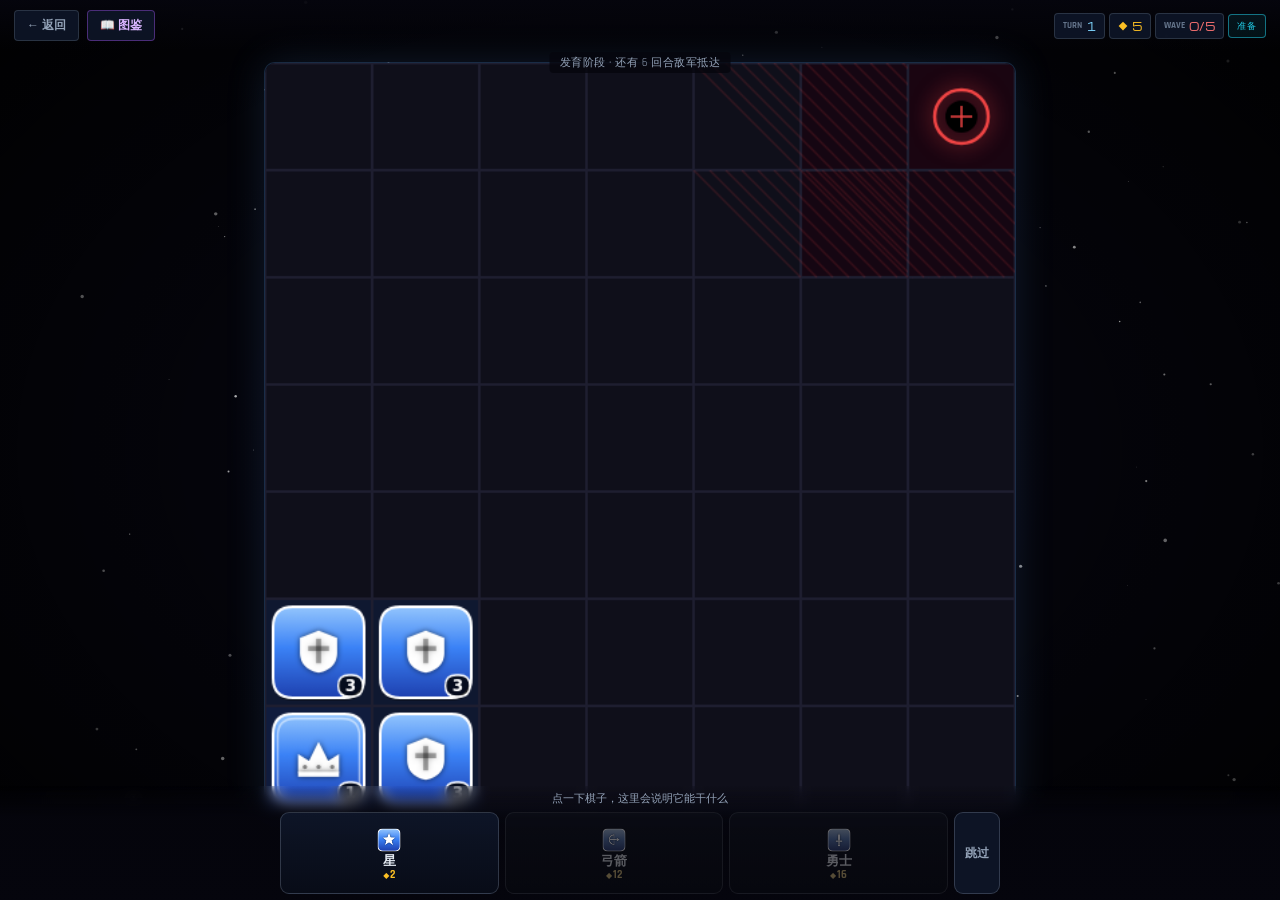
==== commit bf863fca: "v0.1.2 非正式版" ====
--- a/1-1.html
+++ b/1-1.html
@@ -2,459 +2,201 @@
 <html lang="zh-CN">
 <head>
 <meta charset="UTF-8">
-<meta name="viewport" content="width=device-width, initial-scale=1">
+<meta name="viewport" content="width=device-width, initial-scale=1.0, maximum-scale=1.0, user-scalable=no, viewport-fit=cover">
 <title>Spartlle · 第一章 LEVEL 01</title>
 <link rel="preconnect" href="https://fonts.googleapis.com">
 <link rel="preconnect" href="https://fonts.gstatic.com" crossorigin>
 <link href="https://fonts.googleapis.com/css2?family=Michroma&family=Rajdhani:wght@400;600;700&display=swap" rel="stylesheet">
+<link rel="stylesheet" href="css/piecesheet.css">
 <style>
   * { box-sizing: border-box; margin: 0; padding: 0; }
   html, body {
-    width: 100%; height: 100%;
-    overflow: hidden;
-    background: #05050d;
-    color: #e2e8f0;
+    width: 100%; height: 100%; overflow: hidden; background: #05050d; color: #e2e8f0;
     font-family: 'Rajdhani', -apple-system, BlinkMacSystemFont, "Segoe UI", system-ui, sans-serif;
-    user-select: none;
+    /* 允许纵向平移：棋盘要能上下滑动来避开底部弹出的说明条 / 操作框。
+       touch-action 会沿祖先链求交，这里若为 none，子元素的滚动会被一起禁掉。 */
+    user-select: none; touch-action: pan-y;
   }
 
   #starfield { position: fixed; inset: 0; display: block; z-index: 0; }
-  .vignette {
-    position: fixed; inset: 0;
-    background: radial-gradient(ellipse at center, transparent 30%, rgba(0,0,0,0.9) 100%);
-    pointer-events: none; z-index: 1;
-  }
+  .vignette { position: fixed; inset: 0; background: radial-gradient(ellipse at center, transparent 30%, rgba(0,0,0,0.9) 100%); pointer-events: none; z-index: 1; }
 
   /* ===== 顶部栏 ===== */
   .topbar {
-    position: fixed;
-    top: 0; left: 0; right: 0;
-    z-index: 10;
-    display: flex; align-items: center; justify-content: space-between;
-    padding: 14px 20px;
-    background: linear-gradient(180deg, rgba(5,5,13,0.95) 0%, rgba(5,5,13,0) 100%);
-    pointer-events: none;
+    position: fixed; top: 0; left: 0; right: 0; z-index: 10; display: flex; align-items: center; justify-content: space-between;
+    padding: 10px 14px; padding-top: calc(10px + env(safe-area-inset-top));
+    background: linear-gradient(180deg, rgba(5,5,13,0.95) 0%, rgba(5,5,13,0) 100%); pointer-events: none;
   }
   .topbar > * { pointer-events: auto; }
+  
+  .topbar-left { display: flex; gap: 8px; }
 
   .back-btn {
-    display: flex; align-items: center; gap: 8px;
-    padding: 8px 16px;
-    background: rgba(15,23,42,0.85);
-    border: 1px solid rgba(148,163,184,0.22);
-    border-radius: 4px;
-    color: #94a3b8;
+    display: flex; align-items: center; gap: 6px; padding: 6px 12px; background: rgba(15,23,42,0.85);
+    border: 1px solid rgba(148,163,184,0.22); border-radius: 4px; color: #94a3b8;
+    font-family: 'Rajdhani', sans-serif; font-size: 12px; font-weight: 700;
+    cursor: pointer; transition: all 0.22s; backdrop-filter: blur(6px);
+  }
+  .back-btn:hover, .back-btn:active { color: #fff; border-color: #60a5fa; }
+
+  .hud-stats { display: flex; gap: 4px; align-items: center; flex-wrap: wrap; justify-content: flex-end; }
+  .stat-box {
+    display: flex; align-items: center; gap: 4px; padding: 4px 8px; background: rgba(15,23,42,0.85);
+    border: 1px solid rgba(148,163,184,0.22); border-radius: 4px; backdrop-filter: blur(6px);
     font-family: 'Rajdhani', sans-serif;
-    font-size: 13px; font-weight: 700;
-    letter-spacing: 0.2em;
-    cursor: pointer;
-    transition: all 0.22s;
-    backdrop-filter: blur(6px);
-  }
-  .back-btn:hover {
-    color: #fff;
-    border-color: #60a5fa;
-    box-shadow: 0 0 16px rgba(96,165,250,0.5);
-  }
-
-  .hud-stats {
-    display: flex; gap: 10px; align-items: center;
-  }
-
-  .stat-box {
-    display: flex; align-items: center; gap: 6px;
-    padding: 5px 12px;
-    background: rgba(15,23,42,0.85);
-    border: 1px solid rgba(148,163,184,0.22);
-    border-radius: 4px;
-    backdrop-filter: blur(6px);
-    font-family: 'Rajdhani', sans-serif;
-  }
-  .stat-label {
-    font-size: 10px;
-    color: #64748b;
-    letter-spacing: 0.2em;
-    font-weight: 700;
-  }
-  .stat-value {
-    font-family: 'Michroma', sans-serif;
-    font-size: 13px;
-    color: #7dd3fc;
-    letter-spacing: 0.05em;
-  }
+  }
+  .stat-label { font-size: 9px; color: #64748b; font-weight: 700; display: none; }
+  .stat-value { font-family: 'Michroma', sans-serif; font-size: 11px; color: #7dd3fc; }
   .stat-box.meteor .stat-value { color: #fbbf24; }
   .stat-box.meteor .stat-icon { color: #fbbf24; }
   .stat-box.wave .stat-value { color: #f87171; }
-
-  .stat-icon {
-    width: 12px; height: 12px;
-    display: flex; align-items: center; justify-content: center;
-  }
+  .stat-icon { width: 10px; height: 10px; display: flex; align-items: center; justify-content: center; }
   .stat-icon svg { width: 100%; height: 100%; display: block; }
 
   .phase-tag {
-    padding: 5px 14px;
-    border-radius: 4px;
-    font-family: 'Michroma', sans-serif;
-    font-size: 11px;
-    letter-spacing: 0.3em;
-    border: 1px solid;
-    transition: all 0.3s;
-  }
-  .phase-tag.prepare {
-    color: #22d3ee;
-    border-color: rgba(34,211,238,0.5);
-    background: rgba(34,211,238,0.08);
-  }
-  .phase-tag.battle {
-    color: #f87171;
-    border-color: rgba(248,113,113,0.5);
-    background: rgba(248,113,113,0.08);
-    animation: phasePulse 1.5s ease-in-out infinite;
-  }
-  @keyframes phasePulse {
-    0%, 100% { box-shadow: 0 0 0 rgba(248,113,113,0); }
-    50%      { box-shadow: 0 0 16px rgba(248,113,113,0.5); }
-  }
-
-  /* ===== 主舞台 ===== */
+    padding: 4px 8px; border-radius: 4px; font-family: 'Michroma', sans-serif;
+    font-size: 9px; letter-spacing: 0.1em; border: 1px solid; transition: all 0.3s;
+  }
+  .phase-tag.prepare { color: #22d3ee; border-color: rgba(34,211,238,0.5); background: rgba(34,211,238,0.08); }
+  .phase-tag.battle { color: #f87171; border-color: rgba(248,113,113,0.5); background: rgba(248,113,113,0.08); animation: phasePulse 1.5s infinite; }
+  @keyframes phasePulse { 0%, 100% { box-shadow: 0 0 0 rgba(248,113,113,0); } 50% { box-shadow: 0 0 8px rgba(248,113,113,0.5); } }
+
+  /* ===== 舞台：可上下滑动的棋盘 ===== */
+  /* 棋盘尺寸固定不变；弹出栏（说明条 / 攻击移动框）出现时不再缩小棋盘，
+     而是靠上下滑动把被盖住的部分移出来。 */
   .stage {
-    position: fixed;
-    inset: 0;
-    display: flex;
-    align-items: center;
-    justify-content: center;
-    z-index: 5;
-    padding: 70px 20px 130px;
-    pointer-events: none;
-  }
-  .stage > * { pointer-events: auto; }
-
+    position: fixed; inset: 0; z-index: 5;
+    overflow-y: auto; overflow-x: hidden;
+    -webkit-overflow-scrolling: touch;
+    overscroll-behavior: contain;
+    touch-action: pan-y;
+  }
+  .board-wrap {
+    min-height: 100%;
+    display: flex; flex-direction: column; align-items: center;
+    /* 上下留白由 JS 写入：顶部让开顶栏，底部保证能滚到让棋盘下沿露出底栏上方 */
+    padding: var(--pad-top, 60px) var(--pad-right, 6px) var(--pad-bottom, 160px) 6px;
+  }
   #board {
-    display: block;
-    border-radius: 10px;
-    box-shadow:
-      0 0 0 1px rgba(96,165,250,0.2),
-      0 0 60px rgba(96,165,250,0.15),
-      0 0 120px rgba(0,0,0,0.8);
-    cursor: pointer;
-    max-width: 100%;
-    max-height: 100%;
-  }
-
-  /* ===== 底部面板 ===== */
+    display: block; border-radius: 8px; box-shadow: 0 0 0 1px rgba(96,165,250,0.2), 0 0 30px rgba(96,165,250,0.15);
+    cursor: pointer; touch-action: pan-y; flex-shrink: 0;
+    /* 有余量时垂直居中，内容超高时 auto 归零 → 顶部不会被裁掉、能滚到 */
+    margin: auto 0;
+  }
+
+  /* ===== 底部 UI ===== */
+  /* 提示挪到顶栏下沿：它原来贴在 125px 高度，正好横在棋盘下边缘 */
+  .hint {
+    position: fixed; top: calc(52px + env(safe-area-inset-top)); left: 50%; transform: translateX(-50%); z-index: 9;
+    font-size: 11px; color: #94a3b8; letter-spacing: 0.05em; text-align: center; pointer-events: none;
+    padding: 3px 10px; border-radius: 4px; background: rgba(5,5,13,0.8); max-width: 92vw;
+    overflow: hidden; text-overflow: ellipsis; white-space: nowrap; transition: opacity 0.3s;
+  }
+  .hint.hidden { opacity: 0; }
+
+  /* 棋子操作条：底栏里的普通一行（不是浮层），不会盖住棋盘 */
+  .action-panel {
+    display: none; align-items: center; justify-content: center; flex-wrap: wrap; gap: 4px;
+    width: 100%; max-width: 720px; padding: 4px 6px;
+    background: rgba(10, 15, 30, 0.92); border: 1.5px solid rgba(96,165,250,0.4); border-radius: 8px;
+  }
+  .action-panel.show { display: flex; }
+  #actionButtons { display: flex; flex-wrap: wrap; justify-content: center; gap: 4px; }
+  .action-panel-title {
+    font-family: 'Rajdhani', sans-serif; font-size: 12px; font-weight: 700; color: #e2e8f0;
+    padding: 0 4px 0 2px; border-right: 1px solid rgba(148,163,184,0.3); margin-right: 2px;
+  }
+  .action-btn {
+    padding: 6px 12px; border-radius: 6px; font-family: 'Rajdhani', sans-serif;
+    font-size: 12px; font-weight: 700; cursor: pointer; transition: all 0.15s;
+    border: 1px solid transparent; background: rgba(15,23,42,0.8); color: #cbd5e1;
+  }
+  .action-btn.active { border-color: #fbbf24; color: #fde68a; background: rgba(251,191,36,0.1); }
+  .action-btn.btn-attack.active { border-color: #ef4444; color: #fca5a5; }
+  .action-btn.btn-move.active { border-color: #22c55e; color: #86efac; }
+  .action-btn.btn-shoot.active { border-color: #22d3ee; color: #67e8f9; }
+  .action-btn.btn-cancel { border-color: rgba(148,163,184,0.3); color: #94a3b8; }
+
+  /* 底栏：棋子说明条常驻在按钮上方（点过棋子就有内容），不再用浮层提示 */
   .bottom-panel {
-    position: fixed;
-    left: 0; right: 0; bottom: 0;
-    z-index: 10;
-    display: flex;
-    align-items: center;
-    justify-content: center;
-    gap: 10px;
-    padding: 16px 20px 20px;
-    background: linear-gradient(0deg, rgba(5,5,13,0.98) 0%, rgba(5,5,13,0.7) 70%, rgba(5,5,13,0) 100%);
-    backdrop-filter: blur(4px);
-    min-height: 80px;
-  }
-
-  .piece-btn {
-    position: relative;
-    display: flex;
-    align-items: center;
-    gap: 10px;
-    padding: 10px 16px;
-    background: linear-gradient(180deg, rgba(15,23,42,0.85) 0%, rgba(8,12,24,0.95) 100%);
-    border: 1.5px solid rgba(148,163,184,0.3);
-    border-radius: 8px;
-    cursor: pointer;
-    transition: all 0.2s cubic-bezier(0.2, 0.9, 0.3, 1);
-    min-width: 120px;
-  }
-  .piece-btn:hover:not(:disabled) {
-    transform: translateY(-2px);
-    border-color: #60a5fa;
-    box-shadow:
-      0 0 0 1px rgba(96,165,250,0.3),
-      0 0 20px rgba(96,165,250,0.4);
-  }
-  .piece-btn.active {
-    border-color: #fbbf24;
-    background: linear-gradient(180deg, rgba(120,53,15,0.4) 0%, rgba(60,25,10,0.95) 100%);
-    box-shadow:
-      0 0 0 1px rgba(251,191,36,0.4),
-      0 0 20px rgba(251,191,36,0.5);
-    transform: translateY(-2px);
-  }
-  .piece-btn:disabled {
-    opacity: 0.35;
-    cursor: not-allowed;
-    filter: grayscale(0.5);
-  }
-
-  .piece-btn canvas {
-    width: 44px; height: 44px;
-    flex-shrink: 0;
-  }
-
-  .piece-info {
-    display: flex; flex-direction: column;
-    gap: 2px;
-    text-align: left;
-  }
-
-  .piece-name {
-    font-size: 14px;
-    font-weight: 700;
-    color: #e2e8f0;
-    letter-spacing: 0.05em;
-  }
-  .piece-cost {
-    display: flex; align-items: center; gap: 4px;
-    font-size: 12px;
-    color: #fbbf24;
-    font-weight: 700;
-  }
-  .piece-cost::before {
-    content: '◆';
-    font-size: 9px;
+    position: fixed; left: 0; right: 0; bottom: 0; z-index: 20;
+    display: flex; flex-direction: column; align-items: center; gap: 5px;
+    padding: 6px 8px; padding-bottom: calc(6px + env(safe-area-inset-bottom));
+    background: linear-gradient(0deg, rgba(5,5,13,0.99) 0%, rgba(5,5,13,0.9) 72%, rgba(5,5,13,0) 100%);
+    backdrop-filter: blur(6px);
+  }
+  .bottom-panel .hint-line {
+    width: 100%; max-width: 720px; font-size: 11px; color: #94a3b8; text-align: center;
+    line-height: 1.35; min-height: 15px;
   }
 
   .skip-btn {
-    padding: 12px 24px;
-    background: rgba(15,23,42,0.85);
-    border: 1.5px solid rgba(148,163,184,0.3);
-    border-radius: 8px;
-    color: #94a3b8;
-    font-family: 'Rajdhani', sans-serif;
-    font-size: 13px;
-    font-weight: 700;
-    letter-spacing: 0.25em;
-    cursor: pointer;
-    transition: all 0.2s;
-    backdrop-filter: blur(6px);
-  }
-  .skip-btn:hover {
-    color: #fff;
-    border-color: #60a5fa;
-    box-shadow: 0 0 16px rgba(96,165,250,0.4);
-  }
-  .skip-btn:active { transform: scale(0.98); }
-  .skip-btn:disabled { opacity: 0.35; cursor: not-allowed; }
-
-  /* ===== 操作面板（选中棋子后浮现） ===== */
-  .action-panel {
-    position: fixed;
-    bottom: 110px;
-    left: 50%;
-    transform: translateX(-50%) translateY(10px);
-    z-index: 15;
-    display: none;
-    align-items: center;
-    gap: 8px;
-    padding: 8px 12px;
-    background: rgba(10, 15, 30, 0.95);
-    border: 1.5px solid rgba(96,165,250,0.4);
-    border-radius: 8px;
-    box-shadow:
-      0 0 0 1px rgba(96,165,250,0.1),
-      0 10px 30px rgba(0,0,0,0.6);
-    backdrop-filter: blur(8px);
-    opacity: 0;
-    transition: all 0.25s cubic-bezier(0.2, 0.9, 0.3, 1);
-  }
-  .action-panel.show {
-    display: flex;
-    opacity: 1;
-    transform: translateX(-50%) translateY(0);
-  }
-
-  .action-panel-title {
-    font-family: 'Rajdhani', sans-serif;
-    font-size: 14px;
-    font-weight: 700;
-    color: #e2e8f0;
-    padding: 0 8px 0 4px;
-    border-right: 1px solid rgba(148,163,184,0.3);
-    margin-right: 4px;
-  }
-
-  .action-btn {
-    padding: 8px 18px;
-    border-radius: 6px;
-    font-family: 'Rajdhani', sans-serif;
-    font-size: 13px;
-    font-weight: 700;
-    letter-spacing: 0.1em;
-    cursor: pointer;
-    transition: all 0.15s;
-    border: 1px solid transparent;
-    background: rgba(15,23,42,0.8);
-    color: #cbd5e1;
-  }
-  .action-btn:hover {
-    background: rgba(30,41,59,0.9);
-    color: #fff;
-  }
-  .action-btn.active {
-    border-color: #fbbf24;
-    color: #fde68a;
-    box-shadow: 0 0 12px rgba(251,191,36,0.3);
-  }
-  .action-btn.btn-attack.active {
-    border-color: #ef4444;
-    color: #fca5a5;
-    box-shadow: 0 0 12px rgba(239,68,68,0.4);
-    background: rgba(239,68,68,0.1);
-  }
-  .action-btn.btn-move.active {
-    border-color: #22c55e;
-    color: #86efac;
-    box-shadow: 0 0 12px rgba(34,197,94,0.4);
-    background: rgba(34,197,94,0.1);
-  }
-  .action-btn.btn-shoot.active {
-    border-color: #22d3ee;
-    color: #67e8f9;
-    box-shadow: 0 0 12px rgba(34,211,238,0.4);
-    background: rgba(34,211,238,0.1);
-  }
-  .action-btn.btn-cancel {
-    border-color: rgba(148,163,184,0.3);
-    color: #94a3b8;
-  }
-  .action-btn.btn-cancel:hover {
-    border-color: #ef4444;
-    color: #fca5a5;
-  }
-
-  /* ===== 提示栏 ===== */
-  .hint {
-    position: fixed;
-    bottom: 92px;
-    left: 50%;
-    transform: translateX(-50%);
-    z-index: 9;
-    font-size: 12px;
-    color: #94a3b8;
-    letter-spacing: 0.15em;
-    text-align: center;
-    pointer-events: none;
-    text-shadow: 0 0 8px rgba(0,0,0,0.9);
-    white-space: nowrap;
-    padding: 6px 16px;
-    border-radius: 4px;
-    background: rgba(5,5,13,0.7);
-    backdrop-filter: blur(4px);
-    max-width: 90vw;
-    overflow: hidden;
-    text-overflow: ellipsis;
-    transition: opacity 0.3s, transform 0.3s;
-  }
-  .hint.hidden {
-    opacity: 0;
-    transform: translateX(-50%) translateY(10px);
-  }
-
-  /* ===== 结束遮罩 ===== */
+    padding: 4px 10px; background: rgba(15,23,42,0.85); border: 1.5px solid rgba(148,163,184,0.3); border-radius: 9px;
+    color: #94a3b8; font-family: 'Rajdhani', sans-serif; font-size: 11px; font-weight: 700;
+    cursor: pointer; min-height: 62px; display: flex; align-items: center;
+  }
+  .skip-btn:disabled { opacity: 0.35; }
+
   .gameover-overlay {
-    position: fixed;
-    inset: 0;
-    z-index: 100;
-    background: rgba(2, 4, 10, 0.85);
-    backdrop-filter: blur(10px);
-    display: none;
-    align-items: center;
-    justify-content: center;
-    padding: 24px;
-  }
-  .gameover-overlay.show {
-    display: flex;
-    animation: overlayIn 0.5s ease-out;
-  }
-  @keyframes overlayIn {
-    from { opacity: 0; }
-    to   { opacity: 1; }
-  }
-
+    position: fixed; inset: 0; z-index: 100; background: rgba(2, 4, 10, 0.85);
+    backdrop-filter: blur(10px); display: none; align-items: center; justify-content: center; padding: 20px;
+  }
+  .gameover-overlay.show { display: flex; }
   .gameover-card {
-    text-align: center;
-    padding: 40px 50px;
+    text-align: center; padding: 24px; width: 100%; max-width: 320px;
     background: linear-gradient(180deg, rgba(15,23,42,0.98) 0%, rgba(8,12,24,0.98) 100%);
-    border: 1.5px solid;
-    border-radius: 12px;
-    max-width: 480px;
-    animation: cardIn 0.6s cubic-bezier(0.2, 0.9, 0.3, 1);
-  }
-  @keyframes cardIn {
-    from { opacity: 0; transform: translateY(20px) scale(0.95); }
-    to   { opacity: 1; transform: translateY(0) scale(1); }
-  }
-  .gameover-card.win {
-    border-color: rgba(34,211,238,0.6);
-    box-shadow: 0 0 60px rgba(34,211,238,0.4);
-  }
-  .gameover-card.lose {
-    border-color: rgba(239,68,68,0.6);
-    box-shadow: 0 0 60px rgba(239,68,68,0.4);
-  }
-
-  .gameover-title {
-    font-family: 'Michroma', sans-serif;
-    font-size: 32px;
-    letter-spacing: 0.3em;
-    margin-bottom: 12px;
-  }
-  .gameover-card.win .gameover-title {
-    color: #22d3ee;
-    text-shadow: 0 0 20px rgba(34,211,238,0.8);
-  }
-  .gameover-card.lose .gameover-title {
-    color: #f87171;
-    text-shadow: 0 0 20px rgba(248,113,113,0.8);
-  }
-
-  .gameover-sub {
-    font-size: 14px;
-    color: #94a3b8;
-    margin-bottom: 28px;
-    letter-spacing: 0.1em;
-  }
-
-  .gameover-actions {
-    display: flex;
-    gap: 12px;
-    justify-content: center;
-  }
-
+    border: 1.5px solid; border-radius: 12px;
+  }
+  .gameover-card.win { border-color: rgba(34,211,238,0.6); }
+  .gameover-card.lose { border-color: rgba(239,68,68,0.6); }
+  .gameover-title { font-family: 'Michroma', sans-serif; font-size: 20px; margin-bottom: 8px; }
+  .gameover-card.win .gameover-title { color: #22d3ee; }
+  .gameover-card.lose .gameover-title { color: #f87171; }
+  .gameover-sub { font-size: 12px; color: #94a3b8; margin-bottom: 16px; }
   .gameover-btn {
-    padding: 12px 30px;
-    border-radius: 6px;
-    font-family: 'Rajdhani', sans-serif;
-    font-size: 14px;
-    font-weight: 700;
-    letter-spacing: 0.2em;
-    cursor: pointer;
-    transition: all 0.2s;
-    border: 1.5px solid;
-    background: transparent;
-  }
-  .gameover-btn.primary {
-    color: #0a0a1a;
-    background: #22d3ee;
-    border-color: #22d3ee;
-  }
-  .gameover-btn.primary:hover {
-    background: #67e8f9;
-    border-color: #67e8f9;
-    box-shadow: 0 0 20px rgba(34,211,238,0.6);
-  }
-  .gameover-btn.secondary {
-    color: #94a3b8;
-    border-color: rgba(148,163,184,0.4);
-  }
-  .gameover-btn.secondary:hover {
-    color: #fff;
-    border-color: rgba(148,163,184,0.8);
+    padding: 10px 16px; border-radius: 6px; font-family: 'Rajdhani', sans-serif;
+    font-size: 13px; font-weight: 700; cursor: pointer; border: 1.5px solid;
+  }
+  .gameover-btn.primary { color: #0a0a1a; background: #22d3ee; border-color: #22d3ee; }
+  .gameover-btn.secondary { color: #94a3b8; border-color: rgba(148,163,184,0.4); background: transparent; margin-left: 8px; }
+
+  @media (min-width: 600px) {
+    .stat-label { display: block; }
+    .skip-btn { font-size: 12px; padding: 4px 14px; }
+    .action-panel { gap: 6px; padding: 6px 10px; }
+    .action-btn { padding: 6px 14px; font-size: 13px; }
+    #board { border-radius: 10px; box-shadow: 0 0 0 1px rgba(96,165,250,0.2), 0 0 40px rgba(96,165,250,0.15); }
+  }
+
+  /* 横屏手机：顶栏与底栏同时变矮，把竖向空间全留给棋盘 */
+  @media (max-height: 460px) {
+    .hint { top: calc(44px + env(safe-area-inset-top)); font-size: 10px; }
+    .bottom-panel .hint-line { display: none; }
+  }
+
+  /* 横屏手机：棋子条改为贴右侧竖排 —— 竖屏时它吃掉 140px 高度，
+     横屏总共才 390px，横着放棋盘只剩 280px，竖着放能拿到 340px。 */
+  @media (orientation: landscape) and (max-height: 520px) {
+    #bottomPanel {
+      left: auto; right: 0; top: 0; bottom: 0; width: 172px;
+      justify-content: center; padding: 8px 6px;
+      padding-right: calc(6px + env(safe-area-inset-right, 0px));
+      background: linear-gradient(90deg, rgba(5,5,13,0) 0%, rgba(5,5,13,0.96) 24%);
+      overflow-y: auto;
+    }
+    #bottomPanel .hint-line { display: none; }
+    .dock-row { flex-direction: column; align-items: stretch; gap: 6px; }
+    /* 直接写死列数：元素上的内联 --ps-cols 优先级高于样式表，改变量没用 */
+    #pieceContainer { grid-template-columns: repeat(2, minmax(0, 1fr)); }
+    .dock-aux { flex-direction: row; }
+    .skip-btn { width: 100%; min-height: 32px; justify-content: center; font-size: 11px; }
+    .ps-desc-text { max-height: 96px; }
+
+    /* 顶栏给右侧棋子条让位，否则陨石/阶段标签会被盖住 */
+    .topbar { padding-right: 184px; }
+    .hud-stats { gap: 3px; }
+    .hud-stats .stat-box { padding: 3px 6px; }
+    .hud-stats .phase-tag { padding: 3px 6px; }
   }
 </style>
 </head>
@@ -463,1678 +205,738 @@
 <canvas id="starfield"></canvas>
 <div class="vignette"></div>
 
-<!-- 顶部栏 -->
 <div class="topbar">
-  <button class="back-btn" id="backBtn">← 返回</button>
+  <div class="topbar-left">
+    <button class="back-btn" id="backBtn">← 返回</button>
+    <button class="back-btn" id="codexBtn" style="border-color: rgba(168,85,247,0.4); color: #d8b4fe;">📖 图鉴</button>
+  </div>
+  
   <div class="hud-stats">
-    <div class="stat-box">
-      <span class="stat-label">TURN</span>
-      <span class="stat-value" id="hudTurn">1</span>
-    </div>
+    <div class="stat-box"><span class="stat-label">TURN</span><span class="stat-value" id="hudTurn">1</span></div>
     <div class="stat-box meteor">
-      <span class="stat-icon">
-        <svg viewBox="0 0 16 16"><path d="M8 1 L15 8 L8 15 L1 8 Z" fill="currentColor"/></svg>
-      </span>
+      <span class="stat-icon"><svg viewBox="0 0 16 16"><path d="M8 1 L15 8 L8 15 L1 8 Z" fill="currentColor"/></svg></span>
       <span class="stat-value" id="hudMeteor">5</span>
     </div>
-    <div class="stat-box wave">
-      <span class="stat-label">WAVE</span>
-      <span class="stat-value" id="hudWave">0 / 5</span>
-    </div>
+    <div class="stat-box wave"><span class="stat-label">WAVE</span><span class="stat-value" id="hudWave">0/5</span></div>
     <div class="phase-tag prepare" id="hudPhase">准备</div>
   </div>
 </div>
 
-<!-- 舞台 -->
 <div class="stage">
-  <canvas id="board"></canvas>
+  <div class="board-wrap">
+    <canvas id="board"></canvas>
+  </div>
 </div>
 
-<!-- 提示栏 -->
-<div class="hint" id="hint">点击下方棋子进行放置，或点击己方棋子操作</div>
-
-<!-- 操作面板（选中棋子后弹出） -->
-<div class="action-panel" id="actionPanel">
-  <div class="action-panel-title" id="actionPanelTitle">棋子</div>
-  <div id="actionButtons"></div>
+<div class="hint" id="hint">点击下方棋子进行放置</div>
+
+<div class="bottom-panel" id="bottomPanel">
+  <div class="hint-line" id="descLine">点一下棋子，这里会说明它能干什么</div>
+  <!-- 操作条是底栏的一行，点棋子时才展开；不再是盖在棋盘上的浮层 -->
+  <div class="action-panel" id="actionPanel">
+    <div class="action-panel-title" id="actionPanelTitle">棋子</div>
+    <div id="actionButtons"></div>
+  </div>
+  <div class="ps-desc" id="pieceDesc">
+    <canvas class="ps-desc-icon" id="descIcon" width="44" height="44"></canvas>
+    <div class="ps-desc-body">
+      <div class="ps-desc-head"><span id="descName"></span><span class="ps-desc-tag" id="descTag"></span></div>
+      <div class="ps-desc-text" id="descText"></div>
+    </div>
+  </div>
+  <div class="dock-row">
+    <div class="ps-sheet" id="pieceContainer" style="--ps-cols:3"></div>
+    <div class="dock-aux">
+      <button class="skip-btn" id="skipBtn">跳过</button>
+    </div>
+  </div>
 </div>
 
-<!-- 底部面板 -->
-<div class="bottom-panel">
-  <button class="piece-btn" data-piece="star" id="pieceStar">
-    <canvas width="88" height="88"></canvas>
-    <div class="piece-info">
-      <div class="piece-name">星</div>
-      <div class="piece-cost">2</div>
-    </div>
-  </button>
-  <button class="piece-btn" data-piece="archer" id="pieceArcher">
-    <canvas width="88" height="88"></canvas>
-    <div class="piece-info">
-      <div class="piece-name">弓箭</div>
-      <div class="piece-cost">12</div>
-    </div>
-  </button>
-  <button class="piece-btn" data-piece="warrior" id="pieceWarrior">
-    <canvas width="88" height="88"></canvas>
-    <div class="piece-info">
-      <div class="piece-name">勇士</div>
-      <div class="piece-cost">16</div>
-    </div>
-  </button>
-  <button class="skip-btn" id="skipBtn">跳过回合</button>
-</div>
-
-<!-- 结束遮罩 -->
 <div class="gameover-overlay" id="gameoverOverlay">
   <div class="gameover-card" id="gameoverCard">
     <div class="gameover-title" id="gameoverTitle">VICTORY</div>
     <div class="gameover-sub" id="gameoverSub">所有敌人已被歼灭</div>
-    <div class="gameover-actions">
-      <button class="gameover-btn primary" id="gameoverBackBtn">返回关卡</button>
-      <button class="gameover-btn secondary" id="gameoverRetryBtn">再次挑战</button>
+    <div>
+      <button class="gameover-btn primary" id="gameoverBackBtn">返回</button>
+      <button class="gameover-btn secondary" id="gameoverRetryBtn">重试</button>
     </div>
   </div>
 </div>
 
+<script src="js/util.js"></script>
+<script src="js/icons.js"></script>
+<script src="js/pieces.js"></script>
+<script src="js/piecesheet.js"></script>
+<script src="js/starfield.js"></script>
+<script src="js/save.js"></script>
 <script>
 (() => {
   'use strict';
 
-  // ==================== 常量 ====================
   const CFG = {
-    N: 7,
-    CELL: 80,
-    DPR: Math.min(window.devicePixelRatio || 1, 2),
-
-    SPAWN_TURN_START: 7,
-    SPAWN_INTERVAL: 3,
-    MONSTER_MOVE_INTERVAL: 2,
-    TOTAL_WAVES: 5,
-    WAVE_SIZES: [2, 2, 2, 2, 3],
-
-    MONSTER_HP: 3,
-    MONSTER_ATK: 1,
-    BASE_HP: 1,
-    FORT_HP: 3,
-    START_METEORS: 5,
+    N: 7, CELL: 80, DPR: Math.min(window.devicePixelRatio || 1, 2),
+    SPAWN_TURN_START: 7, SPAWN_INTERVAL: 3, MONSTER_MOVE_INTERVAL: 2,
+    TOTAL_WAVES: 5, WAVE_SIZES: [2, 2, 2, 2, 3],
+    MONSTER_HP: 3, MONSTER_ATK: 1, BASE_HP: 1, FORT_HP: 3, START_METEORS: 5,
   };
 
-  const PIECES = {
-    star:    { name: '星',    cost: 2,  maxHp: 1, kind: 'producer', produce: 2 },
-    archer:  { name: '弓箭',  cost: 12, maxHp: 2, kind: 'shooter' },
-    warrior: { name: '勇士',  cost: 16, maxHp: 2, kind: 'melee', attackDamage: 2, moveRange: 3 },
+  const PIECES = SL.PIECE_TYPES;
+
+  const BASE_POS = { col: 0, row: 0 };
+  const FORTS = [{ col: 1, row: 0 }, { col: 0, row: 1 }, { col: 1, row: 1 }];
+  const SPAWNER_POS = { col: 6, row: 6 };
+  const SPAWN_CELLS = [{ col: 5, row: 6 }, { col: 6, row: 5 }, { col: 5, row: 5 }];
+
+  const DIRS8 = [{dc:1,dr:0},{dc:-1,dr:0},{dc:0,dr:1},{dc:0,dr:-1},{dc:1,dr:1},{dc:1,dr:-1},{dc:-1,dr:1},{dc:-1,dr:-1}];
+  const DIRS4 = [{dc:1,dr:0},{dc:-1,dr:0},{dc:0,dr:1},{dc:0,dr:-1}];
+
+  const C = {
+    empty: '#0f0f1a', grid: '#1e1e30', base: '#101c3d', fort: '#0f1830',
+    spawner: '#1a0511', spawnCell: '#150612',
+    p1: '#3b82f6', p1d: '#1e40af', p1l: '#93c5fd',
+    monster: '#7f1d1d', monsterD: '#450a0a', monsterL: '#f87171',
+    hover: '#ffffff', select: '#fbbf24', valid: '#22c55e',
+    aim: '#22d3ee', aimEmpty: '#64748b', attack: '#ef4444', move: '#22c55e'
   };
 
-  // ==================== 地图布局 ====================
-  const BASE_POS = { col: 0, row: 0 };
-  const FORTS = [
-    { col: 1, row: 0 },
-    { col: 0, row: 1 },
-    { col: 1, row: 1 },
-  ];
-  const SPAWNER_POS = { col: 6, row: 6 };
-  const SPAWN_CELLS = [
-    { col: 5, row: 6 },
-    { col: 6, row: 5 },
-    { col: 5, row: 5 },
-  ];
-
-  const DIRS8 = [
-    { dc: 1, dr: 0 }, { dc: -1, dr: 0 },
-    { dc: 0, dr: 1 }, { dc: 0, dr: -1 },
-    { dc: 1, dr: 1 }, { dc: 1, dr: -1 },
-    { dc: -1, dr: 1 }, { dc: -1, dr: -1 },
-  ];
-  const DIRS4 = [
-    { dc: 1, dr: 0 }, { dc: -1, dr: 0 },
-    { dc: 0, dr: 1 }, { dc: 0, dr: -1 },
-  ];
-
-  // ==================== 颜色 ====================
-  const C = {
-    empty:     '#0f0f1a',
-    grid:      '#1e1e30',
-    base:      '#101c3d',
-    fort:      '#0f1830',
-    spawner:   '#1a0511',
-    spawnCell: '#150612',
-    p1:        '#3b82f6',
-    p1d:       '#1e40af',
-    p1l:       '#93c5fd',
-    monster:   '#7f1d1d',
-    monsterD:  '#450a0a',
-    monsterL:  '#f87171',
-    hover:     '#ffffff',
-    select:    '#fbbf24',
-    valid:     '#22c55e',
-    aim:       '#22d3ee',
-    aimEmpty:  '#64748b',
-    attack:    '#ef4444',
-    move:      '#22c55e',
+  // 提前声明，供 updateHUD 使用（真正的赋值在下方「棋子条」一节）
+  let pieceButtons = [];
+  let descShown = null;
+
+  const state = {
+    turn: 1, completedTurns: 0, meteors: CFG.START_METEORS,
+    pieces: new Map(), monsters: [], wave: 0, phase: 'prepare',
+    gameOver: false, victory: false, isProcessing: false, turnPhase: null, animT: 0, animDur: 0.4,
   };
 
-  // ==================== 坐标工具 ====================
-  function cellRect(col, row) {
-    return {
-      x: col * CFG.CELL,
-      y: (CFG.N - 1 - row) * CFG.CELL,
-      w: CFG.CELL,
-      h: CFG.CELL,
-    };
-  }
-  function cellCenter(col, row) {
-    const r = cellRect(col, row);
-    return { x: r.x + r.w / 2, y: r.y + r.h / 2 };
-  }
-
+  let placing = null, selected = null, controlAction = null, hover = null;
+  let arrows = [], effects = [];
+
+  function cellRect(col, row) { return { x: col * CFG.CELL, y: (CFG.N - 1 - row) * CFG.CELL, w: CFG.CELL, h: CFG.CELL }; }
+  function cellCenter(col, row) { const r = cellRect(col, row); return { x: r.x + r.w / 2, y: r.y + r.h / 2 }; }
   function pixelToCell(px, py, rectWidth, rectHeight) {
-    const scaleX = SIZE / rectWidth;
-    const scaleY = SIZE / rectHeight;
-    const logicalX = px * scaleX;
-    const logicalY = py * scaleY;
-
-    const col = Math.floor(logicalX / CFG.CELL);
-    const row = CFG.N - 1 - Math.floor(logicalY / CFG.CELL);
-    if (col < 0 || col >= CFG.N || row < 0 || row >= CFG.N) return null;
-    return { col, row };
-  }
-
-  const key = (c, r) => c + ',' + r;
-  const inBounds = (c, r) => c >= 0 && c < CFG.N && r >= 0 && r < CFG.N;
-
-  function isDisabledCell(col, row) {
-    if (col === SPAWNER_POS.col && row === SPAWNER_POS.row) return true;
-    for (const s of SPAWN_CELLS) {
-      if (s.col === col && s.row === row) return true;
-    }
-    return false;
-  }
-  function isBaseCell(col, row) {
-    return col === BASE_POS.col && row === BASE_POS.row;
-  }
-  function isFortCell(col, row) {
-    return FORTS.some(f => f.col === col && f.row === row);
-  }
-  function isSpawnCell(col, row) {
-    return SPAWN_CELLS.some(s => s.col === col && s.row === row);
-  }
-
-  // ==================== 状态 ====================
-  const state = {
-    turn: 1,
-    completedTurns: 0,
-    meteors: CFG.START_METEORS,
-    pieces: new Map(),
-    monsters: [],
-    wave: 0,
-    phase: 'prepare',
-    gameOver: false,
-    victory: false,
-
-    placing: null,
-    selected: null,      // { col, row } 选中的棋子
-    controlAction: null, // 'shoot' | 'attack' | 'move'
-    hover: null,
-
-    arrows: [],
-    effects: [],
-
-    isProcessing: false,
-    turnPhase: null,
-    animT: 0,
-    animDur: 0.4,
-  };
-
-  // ==================== 初始化 ====================
-  function initPieces() {
-    state.pieces.set(key(BASE_POS.col, BASE_POS.row), {
-      type: 'base',
-      hp: CFG.BASE_HP,
-      maxHp: CFG.BASE_HP,
-    });
-    for (const f of FORTS) {
-      state.pieces.set(key(f.col, f.row), {
-        type: 'fort',
-        hp: CFG.FORT_HP,
-        maxHp: CFG.FORT_HP,
-      });
-    }
-  }
-
-  // ==================== Canvas ====================
+    const scaleX = SIZE / rectWidth; const scaleY = SIZE / rectHeight;
+    const col = Math.floor((px * scaleX) / CFG.CELL); const row = CFG.N - 1 - Math.floor((py * scaleY) / CFG.CELL);
+    return (col >= 0 && col < CFG.N && row >= 0 && row < CFG.N) ? { col, row } : null;
+  }
+
   const canvas = document.getElementById('board');
   const ctx = canvas.getContext('2d');
   const SIZE = CFG.N * CFG.CELL;
-  canvas.width = SIZE * CFG.DPR;
-  canvas.height = SIZE * CFG.DPR;
-  canvas.style.width = SIZE + 'px';
-  canvas.style.height = SIZE + 'px';
-  ctx.scale(CFG.DPR, CFG.DPR);
-
-  // ==================== 绘制辅助 ====================
-  function roundRectCtx(c, x, y, w, h, r) {
-    c.beginPath();
-    c.moveTo(x + r, y);
-    c.lineTo(x + w - r, y);
-    c.quadraticCurveTo(x + w, y, x + w, y + r);
-    c.lineTo(x + w, y + h - r);
-    c.quadraticCurveTo(x + w, y + h, x + w - r, y + h);
-    c.lineTo(x + r, y + h);
-    c.quadraticCurveTo(x, y + h, x, y + h - r);
-    c.lineTo(x, y + r);
-    c.quadraticCurveTo(x, y, x + r, y);
-    c.closePath();
-  }
-  const roundRect = (x, y, w, h, r) => roundRectCtx(ctx, x, y, w, h, r);
-
-  // ==================== 图标 ====================
-  function iconStar(c, s) {
-    c.fillStyle = '#fff';
-    c.beginPath();
-    for (let i = 0; i < 10; i++) {
-      const r = i % 2 === 0 ? s : s * 0.42;
-      const a = -Math.PI / 2 + i * Math.PI / 5;
-      const x = Math.cos(a) * r, y = Math.sin(a) * r;
-      i === 0 ? c.moveTo(x, y) : c.lineTo(x, y);
-    }
-    c.closePath(); c.fill();
-  }
-  function iconArcher(c, s) {
-    c.lineCap = 'round';
-    c.strokeStyle = '#fff';
-    c.lineWidth = s * 0.14;
-    c.beginPath();
-    c.arc(0, 0, s * 0.72, -Math.PI * 0.5, Math.PI * 0.5, true);
-    c.stroke();
-    c.lineWidth = s * 0.08;
-    c.beginPath();
-    c.moveTo(0, -s * 0.72); c.lineTo(0, s * 0.72);
-    c.stroke();
-    c.lineWidth = s * 0.11;
-    c.beginPath();
-    c.moveTo(-s * 0.55, 0); c.lineTo(s * 0.5, 0);
-    c.stroke();
-    c.fillStyle = '#fff';
-    c.beginPath();
-    c.moveTo(s * 0.85, 0);
-    c.lineTo(s * 0.42, -s * 0.28);
-    c.lineTo(s * 0.42, s * 0.28);
-    c.closePath(); c.fill();
-  }
-  function iconWarrior(c, s) {
-    c.fillStyle = '#fff';
-    c.beginPath();
-    c.moveTo(0, -s);
-    c.lineTo(s * 0.16, -s * 0.55);
-    c.lineTo(s * 0.16, s * 0.15);
-    c.lineTo(-s * 0.16, s * 0.15);
-    c.lineTo(-s * 0.16, -s * 0.55);
-    c.closePath(); c.fill();
-    c.fillRect(-s * 0.5, s * 0.15, s * 1.0, s * 0.16);
-    c.fillRect(-s * 0.09, s * 0.31, s * 0.18, s * 0.5);
-    c.beginPath(); c.arc(0, s * 0.9, s * 0.13, 0, Math.PI * 2); c.fill();
-  }
-  function iconBase(c, s) {
-    c.fillStyle = '#fff';
-    c.beginPath();
-    c.moveTo(-s * 0.75, s * 0.55);
-    c.lineTo(-s * 0.75, -s * 0.15);
-    c.lineTo(-s * 0.35, s * 0.1);
-    c.lineTo(0, -s * 0.6);
-    c.lineTo(s * 0.35, s * 0.1);
-    c.lineTo(s * 0.75, -s * 0.15);
-    c.lineTo(s * 0.75, s * 0.55);
-    c.closePath(); c.fill();
-    c.fillRect(-s * 0.75, s * 0.5, s * 1.5, s * 0.18);
-    c.fillStyle = 'rgba(0,0,0,0.45)';
-    c.beginPath(); c.arc(-s * 0.5, s * 0.32, s * 0.08, 0, Math.PI * 2); c.fill();
-    c.beginPath(); c.arc(0, s * 0.32, s * 0.08, 0, Math.PI * 2); c.fill();
-    c.beginPath(); c.arc(s * 0.5, s * 0.32, s * 0.08, 0, Math.PI * 2); c.fill();
-  }
-  function iconFort(c, s) {
-    c.fillStyle = '#fff';
-    c.beginPath();
-    c.moveTo(0, -s * 0.75);
-    c.lineTo(s * 0.68, -s * 0.48);
-    c.lineTo(s * 0.68, s * 0.08);
-    c.quadraticCurveTo(s * 0.68, s * 0.62, 0, s * 0.8);
-    c.quadraticCurveTo(-s * 0.68, s * 0.62, -s * 0.68, s * 0.08);
-    c.lineTo(-s * 0.68, -s * 0.48);
-    c.closePath(); c.fill();
-    c.fillStyle = 'rgba(0,0,0,0.35)';
-    c.fillRect(-s * 0.09, -s * 0.45, s * 0.18, s * 0.9);
-    c.fillRect(-s * 0.38, -s * 0.18, s * 0.76, s * 0.18);
-  }
-  function iconMonster(c, s) {
-    c.fillStyle = '#fff';
-    c.beginPath();
-    for (let i = 0; i < 6; i++) {
-      const a = Math.PI / 3 * i - Math.PI / 2;
-      const x = Math.cos(a) * s * 0.9;
-      const y = Math.sin(a) * s * 0.9;
-      i === 0 ? c.moveTo(x, y) : c.lineTo(x, y);
-    }
-    c.closePath();
-    c.fill();
-
-    c.fillStyle = 'rgba(0,0,0,0.55)';
-    c.beginPath();
-    c.arc(0, 0, s * 0.6, 0, Math.PI * 2);
-    c.fill();
-
-    c.fillStyle = '#fca5a5';
-    c.beginPath();
-    c.arc(-s * 0.2, -s * 0.05, s * 0.13, 0, Math.PI * 2);
-    c.fill();
-    c.beginPath();
-    c.arc(s * 0.2, -s * 0.05, s * 0.13, 0, Math.PI * 2);
-    c.fill();
-
-    c.fillStyle = '#fff';
-    c.beginPath();
-    c.arc(-s * 0.2, -s * 0.08, s * 0.05, 0, Math.PI * 2);
-    c.fill();
-    c.beginPath();
-    c.arc(s * 0.2, -s * 0.08, s * 0.05, 0, Math.PI * 2);
-    c.fill();
-
-    c.strokeStyle = '#fff';
-    c.lineWidth = s * 0.08;
-    c.beginPath();
-    c.arc(0, s * 0.15, s * 0.25, 0.2 * Math.PI, 0.8 * Math.PI);
-    c.stroke();
-
-    c.fillStyle = '#fff';
-    c.fillRect(-s * 0.04, -s * 0.95, s * 0.08, s * 0.15);
-    c.beginPath();
-    c.arc(0, -s * 0.95, s * 0.1, 0, Math.PI * 2);
-    c.fill();
-  }
-
-  const ICONS = {
-    star: iconStar,
-    archer: iconArcher,
-    warrior: iconWarrior,
-    base: iconBase,
-    fort: iconFort,
-    monster: iconMonster,
-  };
-
-  function paintPieceBody(c, cx, cy, size, type, theme) {
-    let main, dark, light;
-    if (theme === 'monster') {
-      main = C.monster;
-      dark = C.monsterD;
-      light = C.monsterL;
-    } else {
-      main = C.p1;
-      dark = C.p1d;
-      light = C.p1l;
-    }
-    const radius = size * 0.22;
-
-    c.fillStyle = 'rgba(0,0,0,0.55)';
-    roundRectCtx(c, cx - size / 2, cy - size / 2 + 2, size, size, radius);
-    c.fill();
-
-    const g = c.createLinearGradient(0, cy - size / 2, 0, cy + size / 2);
-    g.addColorStop(0.00, light);
-    g.addColorStop(0.45, main);
-    g.addColorStop(1.00, dark);
-    c.fillStyle = g;
-    roundRectCtx(c, cx - size / 2, cy - size / 2, size, size, radius);
-    c.fill();
-
-    c.strokeStyle = '#ffffff';
-    c.lineWidth = 2;
-    roundRectCtx(c, cx - size / 2, cy - size / 2, size, size, radius);
-    c.stroke();
-
-    if (type === 'base') {
-      c.strokeStyle = 'rgba(255,255,255,0.5)';
-      c.lineWidth = 1.5;
-      roundRectCtx(c, cx - size / 2 + 3.5, cy - size / 2 + 3.5, size - 7, size - 7, radius - 2);
-      c.stroke();
-    }
-
-    const iconFn = ICONS[type];
-    if (iconFn) {
-      c.save();
-      c.translate(cx, cy - 1);
-      c.shadowColor = 'rgba(0,0,0,0.6)';
-      c.shadowBlur = 4;
-      iconFn(c, size * 0.30);
-      c.restore();
-    }
-  }
-
-  function getPieceAt(col, row) {
-    return state.pieces.get(key(col, row));
-  }
-  function getMonsterAt(col, row) {
-    return state.monsters.find(m => m.col === col && m.row === row);
-  }
-
-  // ==================== 绘制 ====================
-  function drawFloor(col, row) {
-    const r = cellRect(col, row);
-    let fill = C.empty;
-
-    if (isBaseCell(col, row)) fill = C.base;
-    else if (isFortCell(col, row)) fill = C.fort;
-    else if (col === SPAWNER_POS.col && row === SPAWNER_POS.row) fill = C.spawner;
-    else if (isSpawnCell(col, row)) fill = C.spawnCell;
-
-    ctx.fillStyle = fill;
-    ctx.fillRect(r.x, r.y, r.w, r.h);
-
-    ctx.strokeStyle = C.grid;
-    ctx.lineWidth = 1;
-    ctx.strokeRect(r.x + 0.5, r.y + 0.5, r.w - 1, r.h - 1);
-
-    const cx = r.x + r.w / 2;
-    const cy = r.y + r.h / 2;
-
-    if (col === SPAWNER_POS.col && row === SPAWNER_POS.row) {
-      const pulse = 1 + 0.08 * Math.sin(performance.now() / 320);
-      ctx.save();
-      ctx.shadowColor = '#ef4444';
-      ctx.shadowBlur = 16 * pulse;
-      ctx.strokeStyle = '#ef4444';
-      ctx.lineWidth = 2.5;
-      ctx.beginPath();
-      ctx.arc(cx, cy, 20, 0, Math.PI * 2);
-      ctx.stroke();
-      ctx.restore();
-
-      ctx.fillStyle = '#000';
-      ctx.beginPath();
-      ctx.arc(cx, cy, 12, 0, Math.PI * 2);
-      ctx.fill();
-
-      ctx.strokeStyle = '#ef4444';
-      ctx.lineWidth = 1.5;
-      ctx.beginPath();
-      ctx.moveTo(cx - 8, cy); ctx.lineTo(cx + 8, cy);
-      ctx.moveTo(cx, cy - 8); ctx.lineTo(cx, cy + 8);
-      ctx.stroke();
-    }
-    else if (isSpawnCell(col, row)) {
-      ctx.save();
-      ctx.strokeStyle = 'rgba(239,68,68,0.15)';
-      ctx.lineWidth = 1.5;
-      for (let i = -r.w; i < r.w; i += 12) {
-        ctx.beginPath();
-        ctx.moveTo(r.x + i, r.y);
-        ctx.lineTo(r.x + i + r.h, r.y + r.h);
-        ctx.stroke();
-      }
-      ctx.restore();
-    }
-  }
-
-  function drawPieceVisual(col, row, piece, alpha = 1) {
-    const r = cellRect(col, row);
-    const cx = r.x + r.w / 2;
-    const cy = r.y + r.h / 2;
-    const size = r.w - 12;
-    const half = size / 2;
-
-    ctx.save();
-    ctx.globalAlpha = alpha;
-    paintPieceBody(ctx, cx, cy, size, piece.type, 'player');
-
-    const hpStr = String(Math.max(0, piece.hp));
-    const fontSize = 12;
-    ctx.font = `900 ${fontSize}px ui-sans-serif, system-ui, sans-serif`;
-    const textW = ctx.measureText(hpStr).width;
-
-    const padX = 5;
-    const badgeH = 16;
-    const badgeW = Math.max(badgeH, textW + padX * 2);
-    const rad = badgeH / 2;
-    const bx = cx + half - badgeW - 1;
-    const by = cy + half - badgeH - 1;
-
-    ctx.fillStyle = 'rgba(0,0,0,0.85)';
-    roundRect(bx, by, badgeW, badgeH, rad); ctx.fill();
-    ctx.strokeStyle = '#ffffff';
-    ctx.lineWidth = 1.4;
-    roundRect(bx, by, badgeW, badgeH, rad); ctx.stroke();
-
-    const ratio = Math.max(0, piece.hp) / piece.maxHp;
-    ctx.fillStyle = ratio > 0.6 ? '#ffffff' : ratio > 0.3 ? '#fde68a' : '#fca5a5';
-    ctx.textAlign = 'center';
-    ctx.textBaseline = 'middle';
-    ctx.fillText(hpStr, bx + badgeW / 2, by + badgeH / 2 + 0.5);
-
-    ctx.restore();
-  }
-
-  function drawMonsterVisual(mon, alpha = 1) {
-    let rCol = mon.col;
-    let rRow = mon.row;
-
-    if (state.isProcessing && state.turnPhase === 'monsterMove' && mon.oldCol !== undefined) {
-      const t = Math.min(1, state.animT);
-      const easeT = t < 0.5 ? 2 * t * t : 1 - Math.pow(-2 * t + 2, 2) / 2;
-      rCol = mon.oldCol + (mon.col - mon.oldCol) * easeT;
-      rRow = mon.oldRow + (mon.row - mon.oldRow) * easeT;
-    }
-
-    const r = cellRect(rCol, rRow);
-    const cx = r.x + r.w / 2;
-    const cy = r.y + r.h / 2;
-    const size = r.w - 12;
-    const half = size / 2;
-
-    ctx.save();
-    ctx.globalAlpha = alpha;
-    paintPieceBody(ctx, cx, cy, size, 'monster', 'monster');
-
-    const hpStr = String(Math.max(0, mon.hp));
-    const fontSize = 12;
-    ctx.font = `900 ${fontSize}px ui-sans-serif, system-ui, sans-serif`;
-    const textW = ctx.measureText(hpStr).width;
-
-    const padX = 5;
-    const badgeH = 16;
-    const badgeW = Math.max(badgeH, textW + padX * 2);
-    const rad = badgeH / 2;
-    const bx = cx + half - badgeW - 1;
-    const by = cy + half - badgeH - 1;
-
-    ctx.fillStyle = 'rgba(0,0,0,0.85)';
-    roundRect(bx, by, badgeW, badgeH, rad); ctx.fill();
-    ctx.strokeStyle = '#ffffff';
-    ctx.lineWidth = 1.4;
-    roundRect(bx, by, badgeW, badgeH, rad); ctx.stroke();
-
-    const ratio = Math.max(0, mon.hp) / mon.maxHp;
-    ctx.fillStyle = ratio > 0.6 ? '#ffffff' : ratio > 0.3 ? '#fde68a' : '#fca5a5';
-    ctx.textAlign = 'center';
-    ctx.textBaseline = 'middle';
-    ctx.fillText(hpStr, bx + badgeW / 2, by + badgeH / 2 + 0.5);
-
-    ctx.restore();
-  }
-
-  // ==================== 交互逻辑 ====================
+  canvas.width = SIZE * CFG.DPR; canvas.height = SIZE * CFG.DPR; ctx.scale(CFG.DPR, CFG.DPR);
+
+  const roundRect = (x, y, w, h, r) => SL.roundRectCtx(ctx, x, y, w, h, r);
+
+  const key = (c, r) => c + ',' + r;
+  const inBounds = (c, r) => c >= 0 && c < CFG.N && r >= 0 && r < CFG.N;
+
+  function isDisabledCell(col, row) {
+    if (col === SPAWNER_POS.col && row === SPAWNER_POS.row) return true;
+    for (const s of SPAWN_CELLS) if (s.col === col && s.row === row) return true;
+    return false;
+  }
+  function isBaseCell(col, row) { return col === BASE_POS.col && row === BASE_POS.row; }
+  function isFortCell(col, row) { return FORTS.some(f => f.col === col && f.row === row); }
+  function isSpawnCell(col, row) { return SPAWN_CELLS.some(s => s.col === col && s.row === row); }
+
+  function getPieceAt(col, row) { return state.pieces.get(key(col, row)); }
+  function getMonsterAt(col, row) { return state.monsters.find(m => m.col === col && m.row === row); }
+
+  function initPieces() {
+    state.pieces.set(key(BASE_POS.col, BASE_POS.row), { type: 'base', hp: CFG.BASE_HP, maxHp: CFG.BASE_HP });
+    for (const f of FORTS) state.pieces.set(key(f.col, f.row), { type: 'fort', hp: CFG.FORT_HP, maxHp: CFG.FORT_HP });
+  }
+
   function getPlaceableCells() {
     const set = new Set();
     for (const [k, piece] of state.pieces) {
       const [col, row] = k.split(',').map(Number);
       for (const d of DIRS8) {
-        const c = col + d.dc;
-        const r = row + d.dr;
-        if (!inBounds(c, r)) continue;
-        if (isDisabledCell(c, r)) continue;
-        if (state.pieces.has(key(c, r))) continue;
-        if (getMonsterAt(c, r)) continue;
+        const c = col + d.dc; const r = row + d.dr;
+        if (!inBounds(c, r) || isDisabledCell(c, r) || state.pieces.has(key(c, r)) || getMonsterAt(c, r)) continue;
         set.add(key(c, r));
       }
     }
-    return [...set].map(k => {
-      const [col, row] = k.split(',').map(Number);
-      return { col, row };
-    });
-  }
-
-  function drawPlaceHighlights() {
-    const cells = getPlaceableCells();
-    for (const { col, row } of cells) {
-      const r = cellRect(col, row);
-      ctx.fillStyle = 'rgba(34,197,94,0.18)';
-      ctx.fillRect(r.x + 4, r.y + 4, r.w - 8, r.h - 8);
-      ctx.strokeStyle = C.valid;
-      ctx.lineWidth = 1.5;
-      ctx.strokeRect(r.x + 4.5, r.y + 4.5, r.w - 9, r.h - 9);
-    }
-  }
-
-  function drawShootRays(ctrl) {
-    const c0 = cellCenter(ctrl.col, ctrl.row);
-    for (const d of DIRS8) {
-      const nc = ctrl.col + d.dc;
-      const nr = ctrl.row + d.dr;
-      if (!inBounds(nc, nr)) continue;
-      const c1 = cellCenter(nc, nr);
-      const hit = findShootTarget(ctrl.col, ctrl.row, d.dc, d.dr);
-      const color = hit && hit.kind === 'monster' ? C.aim : C.aimEmpty;
-
-      ctx.save();
-      ctx.strokeStyle = color;
-      ctx.globalAlpha = hit ? 0.9 : 0.35;
-      ctx.lineWidth = hit ? 3 : 2;
-      ctx.setLineDash([5, 5]);
-      ctx.beginPath();
-      ctx.moveTo(c0.x, c0.y);
-      ctx.lineTo(c1.x, c1.y);
-      ctx.stroke();
-      ctx.restore();
-
-      const ang = Math.atan2(c1.y - c0.y, c1.x - c0.x);
-      ctx.save();
-      ctx.translate(c1.x, c1.y);
-      ctx.rotate(ang);
-      ctx.fillStyle = color;
-      ctx.globalAlpha = hit ? 1 : 0.5;
-      ctx.beginPath();
-      ctx.moveTo(13, 0);
-      ctx.lineTo(-5, -9);
-      ctx.lineTo(-5, 9);
-      ctx.closePath();
-      ctx.fill();
-      ctx.restore();
-    }
-  }
-
-  function drawAttackHighlights(ctrl) {
-    for (const d of DIRS8) {
-      const c = ctrl.col + d.dc;
-      const r = ctrl.row + d.dr;
-      if (!inBounds(c, r)) continue;
-      const rect = cellRect(c, r);
-      const mon = getMonsterAt(c, r);
-      const isEnemy = !!mon;
-      ctx.fillStyle = isEnemy ? 'rgba(239,68,68,0.3)' : 'rgba(239,68,68,0.06)';
-      ctx.fillRect(rect.x + 4, rect.y + 4, rect.w - 8, rect.h - 8);
-      ctx.strokeStyle = isEnemy ? C.attack : 'rgba(239,68,68,0.25)';
-      ctx.lineWidth = isEnemy ? 2.5 : 1;
-      ctx.strokeRect(rect.x + 4.5, rect.y + 4.5, rect.w - 9, rect.h - 9);
-    }
-  }
-
-  function drawMoveHighlights(ctrl) {
-    const targets = getMoveTargets(ctrl.col, ctrl.row);
-    for (const t of targets) {
-      const r = cellRect(t.col, t.row);
-      ctx.fillStyle = 'rgba(34,197,94,0.2)';
-      ctx.fillRect(r.x + 4, r.y + 4, r.w - 8, r.h - 8);
-      ctx.strokeStyle = C.move;
-      ctx.lineWidth = 1.8;
-      ctx.strokeRect(r.x + 4.5, r.y + 4.5, r.w - 9, r.h - 9);
-
-      const bx = r.x + 14;
-      const by = r.y + 14;
-      ctx.fillStyle = 'rgba(34,197,94,0.9)';
-      ctx.beginPath();
-      ctx.arc(bx, by, 9, 0, Math.PI * 2);
-      ctx.fill();
-      ctx.fillStyle = '#fff';
-      ctx.font = '900 11px ui-sans-serif, system-ui, sans-serif';
-      ctx.textAlign = 'center';
-      ctx.textBaseline = 'middle';
-      ctx.fillText(t.step, bx, by + 0.5);
-    }
-  }
-
-  function draw() {
-    ctx.clearRect(0, 0, SIZE, SIZE);
-
-    for (let row = 0; row < CFG.N; row++) {
-      for (let col = 0; col < CFG.N; col++) {
-        drawFloor(col, row);
-      }
-    }
-
-    if (state.placing) {
-      drawPlaceHighlights();
-    }
-
-    if (state.selected && state.controlAction) {
-      if (state.controlAction === 'shoot') drawShootRays(state.selected);
-      else if (state.controlAction === 'attack') drawAttackHighlights(state.selected);
-      else if (state.controlAction === 'move') drawMoveHighlights(state.selected);
-    }
-
-    for (const [k, piece] of state.pieces) {
-      const [col, row] = k.split(',').map(Number);
-      drawPieceVisual(col, row, piece);
-    }
-
-    for (const mon of state.monsters) {
-      drawMonsterVisual(mon);
-    }
-
-    if (state.placing && state.hover) {
-      const placeable = getPlaceableCells();
-      if (placeable.some(c => c.col === state.hover.col && c.row === state.hover.row)) {
-        const def = PIECES[state.placing];
-        drawPieceVisual(state.hover.col, state.hover.row, {
-          type: state.placing,
-          hp: def.maxHp,
-          maxHp: def.maxHp,
-        }, 0.6);
-      }
-    }
-
-    // 选中棋子的高亮
-    if (state.selected) {
-      const r = cellRect(state.selected.col, state.selected.row);
-      // 呼吸金边
-      const pulse = 0.6 + 0.4 * Math.sin(performance.now() / 200);
-      ctx.save();
-      ctx.strokeStyle = C.select;
-      ctx.lineWidth = 3;
-      ctx.shadowColor = C.select;
-      ctx.shadowBlur = 10 * pulse;
-      ctx.strokeRect(r.x + 3, r.y + 3, r.w - 6, r.h - 6);
-      ctx.restore();
-    }
-
-    if (state.hover) {
-      const r = cellRect(state.hover.col, state.hover.row);
-      ctx.strokeStyle = C.hover;
-      ctx.lineWidth = 2;
-      ctx.strokeRect(r.x + 1, r.y + 1, r.w - 2, r.h - 2);
-    }
-
-    for (const a of state.arrows) {
-      const ang = Math.atan2(a.ty - a.y0, a.tx - a.x0);
-      ctx.save();
-      ctx.translate(a.x, a.y);
-      ctx.rotate(ang);
-      ctx.shadowColor = '#60a5fa';
-      ctx.shadowBlur = 8;
-      ctx.fillStyle = '#bfdbfe';
-      ctx.strokeStyle = '#ffffff';
-      ctx.lineWidth = 1.5;
-      ctx.beginPath();
-      ctx.moveTo(14, 0);
-      ctx.lineTo(-7, -6);
-      ctx.lineTo(-3, 0);
-      ctx.lineTo(-7, 6);
-      ctx.closePath();
-      ctx.fill();
-      ctx.stroke();
-      ctx.restore();
-    }
-
-    for (const e of state.effects) {
-      drawEffect(e);
-    }
-  }
-
-  function drawEffect(e) {
-    const r = cellRect(e.col, e.row);
-    const cx = r.x + r.w / 2;
-    const cy = r.y + r.h / 2;
-    const p = Math.min(1, e.t / e.dur);
-    const alpha = 1 - p;
-
-    if (e.type === 'damage') {
-      ctx.save();
-      ctx.globalAlpha = alpha * 0.8;
-      ctx.strokeStyle = '#ef4444';
-      ctx.lineWidth = 3;
-      ctx.beginPath();
-      ctx.arc(cx, cy, r.w * 0.3 + p * r.w * 0.4, 0, Math.PI * 2);
-      ctx.stroke();
-      ctx.restore();
-
-      ctx.save();
-      ctx.globalAlpha = alpha;
-      ctx.fillStyle = '#fca5a5';
-      ctx.font = `900 22px ui-sans-serif, system-ui, sans-serif`;
-      ctx.textAlign = 'center';
-      ctx.textBaseline = 'middle';
-      ctx.strokeStyle = 'rgba(0,0,0,0.9)';
-      ctx.lineWidth = 3;
-      ctx.strokeText(`-${e.amount}`, cx, cy - 20 - p * 20);
-      ctx.fillText(`-${e.amount}`, cx, cy - 20 - p * 20);
-      ctx.restore();
-    }
-    else if (e.type === 'death') {
-      ctx.save();
-      ctx.globalAlpha = alpha * 0.9;
-      for (let i = 0; i < 6; i++) {
-        const ang = (Math.PI * 2 / 6) * i + p * 1;
-        const dist = p * 24;
-        const px = cx + Math.cos(ang) * dist;
-        const py = cy + Math.sin(ang) * dist;
-        ctx.fillStyle = e.color || '#fca5a5';
-        ctx.beginPath();
-        ctx.arc(px, py, 3 * (1 - p) + 1, 0, Math.PI * 2);
-        ctx.fill();
-      }
-      ctx.restore();
-    }
-    else if (e.type === 'attack') {
-      ctx.save();
-      ctx.globalAlpha = alpha * 0.7;
-      ctx.fillStyle = '#fca5a5';
-      ctx.beginPath();
-      ctx.arc(cx, cy, r.w * 0.5 * p, 0, Math.PI * 2);
-      ctx.fill();
-      ctx.restore();
-    }
-  }
-
-  // ==================== 动作执行 ====================
+    return [...set].map(k => { const [col, row] = k.split(',').map(Number); return { col, row }; });
+  }
+
+  function doPlace(type, col, row) {
+    const def = PIECES[type];
+    if (!def || state.meteors < def.cost || state.pieces.has(key(col, row)) || getMonsterAt(col, row) || isDisabledCell(col, row)) return false;
+    const legal = getPlaceableCells().some(c => c.col === col && c.row === row); if (!legal) return false;
+    state.meteors -= def.cost; state.pieces.set(key(col, row), { type, hp: def.maxHp, maxHp: def.maxHp });
+    endPlayerTurn(); return true;
+  }
+
   function findShootTarget(col, row, dc, dr) {
-    let c = col + dc;
-    let r = row + dr;
+    let c = col + dc; let r = row + dr;
     while (inBounds(c, r)) {
-      if (c === SPAWNER_POS.col && r === SPAWNER_POS.row) {
-        return { col: c, row: r, kind: 'spawner' };
-      }
-      const mon = getMonsterAt(c, r);
-      if (mon) return { col: c, row: r, kind: 'monster', monster: mon };
-      const piece = getPieceAt(c, r);
-      if (piece) return { col: c, row: r, kind: 'piece', piece };
-      c += dc;
-      r += dr;
+      if (c === SPAWNER_POS.col && r === SPAWNER_POS.row) return { col: c, row: r, kind: 'spawner' };
+      const mon = getMonsterAt(c, r); if (mon) return { col: c, row: r, kind: 'monster', monster: mon };
+      const piece = getPieceAt(c, r); if (piece) return { col: c, row: r, kind: 'piece', piece };
+      c += dc; r += dr;
     }
     return null;
   }
 
   function doShoot(col, row, dc, dr) {
-    const piece = getPieceAt(col, row);
-    if (!piece || piece.kind === 'base' || piece.kind === 'fort') return false;
-
-    const hit = findShootTarget(col, row, dc, dr);
-    const start = cellCenter(col, row);
+    const piece = getPieceAt(col, row); if (!piece || piece.kind === 'base' || piece.kind === 'fort') return false;
+    const hit = findShootTarget(col, row, dc, dr); const start = cellCenter(col, row);
     let end, target = null;
-
     if (hit) {
       end = cellCenter(hit.col, hit.row);
       if (hit.kind === 'monster') target = { kind: 'monster', ref: hit.monster };
       else if (hit.kind === 'piece') target = { kind: 'piece', col: hit.col, row: hit.row };
     } else {
-      let c = col, r = row;
-      while (inBounds(c + dc, r + dr)) { c += dc; r += dr; }
-      const outCol = c + dc;
-      const outRow = r + dr;
-      end = {
-        x: (outCol + 0.5) * CFG.CELL,
-        y: (CFG.N - outRow - 0.5) * CFG.CELL,
-      };
-    }
-
-    const dist = Math.hypot(end.x - start.x, end.y - start.y);
-    const dur = Math.max(0.15, dist / 1400);
-
-    state.arrows.push({
-      x0: start.x, y0: start.y,
-      x: start.x, y: start.y,
-      tx: end.x, ty: end.y,
-      t: 0, dur, target,
-    });
-
-    endPlayerTurn();
-    return true;
-  }
-
-  function applyArrowDamage(arrow) {
-    if (!arrow.target) return;
-    if (arrow.target.kind === 'monster') {
-      const mon = arrow.target.ref;
-      if (!mon || mon.hp <= 0) return;
-      mon.hp -= 1;
-      addDamageEffect(mon.col, mon.row, 1);
-      if (mon.hp <= 0) killMonster(mon);
-    }
+      let c = col, r = row; while (inBounds(c + dc, r + dr)) { c += dc; r += dr; }
+      const outCol = c + dc; const outRow = r + dr;
+      end = { x: (outCol + 0.5) * CFG.CELL, y: (CFG.N - outRow - 0.5) * CFG.CELL };
+    }
+    const dist = Math.hypot(end.x - start.x, end.y - start.y); const dur = Math.max(0.15, dist / 1400);
+    arrows.push({ x0: start.x, y0: start.y, x: start.x, y: start.y, tx: end.x, ty: end.y, t: 0, dur, target });
+    endPlayerTurn(); return true;
   }
 
   function doMeleeAttack(fromCol, fromRow, toCol, toRow) {
-    const attacker = getPieceAt(fromCol, fromRow);
-    if (!attacker) return false;
-    const mon = getMonsterAt(toCol, toRow);
-    if (!mon) return false;
-
-    const dmg = PIECES[attacker.type].attackDamage || 1;
-    mon.hp -= dmg;
-    addDamageEffect(toCol, toRow, dmg);
-    addEffect({ type: 'attack', col: toCol, row: toRow, t: 0, dur: 0.4 });
+    const attacker = getPieceAt(fromCol, fromRow); if (!attacker) return false;
+    const mon = getMonsterAt(toCol, toRow); if (!mon) return false;
+    const dmg = PIECES[attacker.type].attackDamage || 1; mon.hp -= dmg;
+    addDamageEffect(toCol, toRow, dmg); addEffect({ type: 'attack', col: toCol, row: toRow, t: 0, dur: 0.4 });
     if (mon.hp <= 0) killMonster(mon);
-
-    endPlayerTurn();
-    return true;
+    endPlayerTurn(); return true;
   }
 
   function getMoveTargets(col, row) {
-    const piece = getPieceAt(col, row);
-    if (!piece || piece.type !== 'warrior') return [];
-    const range = PIECES.warrior.moveRange;
-
-    const out = [];
+    const piece = getPieceAt(col, row); if (!piece || piece.type !== 'warrior') return [];
+    const range = PIECES.warrior.moveRange; const out = [];
     for (const d of DIRS4) {
       for (let step = 1; step <= range; step++) {
-        const c = col + d.dc * step;
-        const r = row + d.dr * step;
-        if (!inBounds(c, r)) break;
-        if (state.pieces.has(key(c, r))) break;
-        if (getMonsterAt(c, r)) break;
-        if (isDisabledCell(c, r)) break;
+        const c = col + d.dc * step; const r = row + d.dr * step;
+        if (!inBounds(c, r) || state.pieces.has(key(c, r)) || getMonsterAt(c, r) || isDisabledCell(c, r)) break;
         out.push({ col: c, row: r, step });
       }
-    }
-    return out;
+    } return out;
   }
 
   function doMove(fromCol, fromRow, toCol, toRow) {
-    const piece = getPieceAt(fromCol, fromRow);
-    if (!piece) return false;
-    state.pieces.delete(key(fromCol, fromRow));
-    state.pieces.set(key(toCol, toRow), piece);
-    endPlayerTurn();
-    return true;
-  }
-
-  // ==================== 特效 ====================
-  function addEffect(e) { state.effects.push(e); }
-  function addDamageEffect(col, row, amount) {
-    addEffect({ type: 'damage', col, row, amount, t: 0, dur: 0.8 });
-  }
-  function addDeathEffect(col, row, color) {
-    addEffect({ type: 'death', col, row, t: 0, dur: 0.6, color });
-  }
-
-  function killMonster(mon) {
-    const idx = state.monsters.indexOf(mon);
-    if (idx >= 0) {
-      addDeathEffect(mon.col, mon.row, '#fca5a5');
-      state.monsters.splice(idx, 1);
-    }
-  }
-
-  // ==================== 放置 ====================
-  function doPlace(type, col, row) {
-    const def = PIECES[type];
-    if (!def) return false;
-    if (state.meteors < def.cost) return false;
-    if (state.pieces.has(key(col, row))) return false;
-    if (getMonsterAt(col, row)) return false;
-    if (isDisabledCell(col, row)) return false;
-
-    const legal = getPlaceableCells().some(c => c.col === col && c.row === row);
-    if (!legal) return false;
-
-    state.meteors -= def.cost;
-    state.pieces.set(key(col, row), {
-      type,
-      hp: def.maxHp,
-      maxHp: def.maxHp,
-    });
-    endPlayerTurn();
-    return true;
-  }
-
-  // ==================== 回合结算 ====================
+    const piece = getPieceAt(fromCol, fromRow); if (!piece) return false;
+    state.pieces.delete(key(fromCol, fromRow)); state.pieces.set(key(toCol, toRow), piece);
+    endPlayerTurn(); return true;
+  }
+
+  function addEffect(e) { effects.push(e); }
+  function addDamageEffect(col, row, amount) { addEffect({ type: 'damage', col, row, amount, t: 0, dur: 0.8 }); }
+  function addDeathEffect(col, row, color) { addEffect({ type: 'death', col, row, t: 0, dur: 0.6, color }); }
+  function killMonster(mon) { const idx = state.monsters.indexOf(mon); if (idx >= 0) { addDeathEffect(mon.col, mon.row, '#fca5a5'); state.monsters.splice(idx, 1); } }
+
   function endPlayerTurn() {
     if (state.gameOver || state.isProcessing) return;
-
-    state.selected = null;
-    state.controlAction = null;
-    state.placing = null;
-    renderActionPanel(); // 隐藏面板
-
-    state.completedTurns++;
-    state.turn = state.completedTurns + 1;
-
-    state.isProcessing = true;
-    state.turnPhase = 'projectile';
-
-    if (state.arrows.length === 0) {
-      startMonsterPhase();
-    }
+    selected = null; controlAction = null; placing = null; renderActionPanel();
+    state.completedTurns++; state.turn = state.completedTurns + 1;
+    state.isProcessing = true; state.turnPhase = 'projectile';
+    if (arrows.length === 0) startMonsterPhase();
   }
 
   function startMonsterPhase() {
-    if (shouldSpawnWave(state.completedTurns)) {
-      spawnWave();
-    }
-
+    if (shouldSpawnWave(state.completedTurns)) spawnWave();
     const shouldMove = (state.completedTurns % CFG.MONSTER_MOVE_INTERVAL === 0);
-
     if (shouldMove) {
-      for (const mon of state.monsters) {
-        mon.oldCol = mon.col;
-        mon.oldRow = mon.row;
-      }
-      executeMonsterTurn();
-      state.turnPhase = 'monsterMove';
-      state.animT = 0;
-    } else {
-      finishTurnPhase();
-    }
+      for (const mon of state.monsters) { mon.oldCol = mon.col; mon.oldRow = mon.row; }
+      executeMonsterTurn(); state.turnPhase = 'monsterMove'; state.animT = 0;
+    } else { finishTurnPhase(); }
   }
 
   function finishTurnPhase() {
-    state.isProcessing = false;
-    state.turnPhase = null;
-
+    state.isProcessing = false; state.turnPhase = null;
     checkGameEnd();
     if (!state.gameOver) {
-      produceMeteors();
+      let gained = 0; for (const [, piece] of state.pieces) { if (piece.type === 'star') gained += PIECES.star.produce; }
+      state.meteors += gained;
     }
     updateHUD();
   }
 
   function updateTurnPhase(dt) {
     if (!state.isProcessing) return;
-
-    if (state.turnPhase === 'projectile') {
-      if (state.arrows.length === 0) {
-        startMonsterPhase();
-      }
-    } else if (state.turnPhase === 'monsterMove') {
+    if (state.turnPhase === 'projectile') { if (arrows.length === 0) startMonsterPhase(); }
+    else if (state.turnPhase === 'monsterMove') {
       state.animT += dt / state.animDur;
-      if (state.animT >= 1) {
-        state.animT = 1;
-        finishTurnPhase();
-      }
-    }
-  }
-
-  function produceMeteors() {
-    let gained = 0;
-    for (const [, piece] of state.pieces) {
-      if (piece.type === 'star') gained += PIECES.star.produce;
-    }
-    state.meteors += gained;
-  }
-
-  function shouldSpawnWave(completedTurns) {
-    if (state.wave >= CFG.TOTAL_WAVES) return false;
-    if (completedTurns < CFG.SPAWN_TURN_START) return false;
-    if ((completedTurns - CFG.SPAWN_TURN_START) % CFG.SPAWN_INTERVAL !== 0) return false;
+      if (state.animT >= 1) { state.animT = 1; finishTurnPhase(); }
+    }
+  }
+
+  function shouldSpawnWave(t) {
+    if (state.wave >= CFG.TOTAL_WAVES || t < CFG.SPAWN_TURN_START) return false;
+    if ((t - CFG.SPAWN_TURN_START) % CFG.SPAWN_INTERVAL !== 0) return false;
     return true;
   }
 
   function spawnWave() {
-    const waveIdx = state.wave;
-    const count = CFG.WAVE_SIZES[waveIdx];
-
-    const available = SPAWN_CELLS.filter(s => {
-      if (state.pieces.has(key(s.col, s.row))) return false;
-      if (getMonsterAt(s.col, s.row)) return false;
-      return true;
-    });
-
+    const count = CFG.WAVE_SIZES[state.wave];
+    const available = SPAWN_CELLS.filter(s => !state.pieces.has(key(s.col, s.row)) && !getMonsterAt(s.col, s.row));
     const shuffled = [...available].sort(() => Math.random() - 0.5);
-
     let spawned = 0;
     for (const s of shuffled) {
       if (spawned >= count) break;
-      state.monsters.push({
-        col: s.col,
-        row: s.row,
-        hp: CFG.MONSTER_HP,
-        maxHp: CFG.MONSTER_HP,
-        preferLeft: Math.random() < 0.5,
-        bornTurn: state.completedTurns,
-      });
+      state.monsters.push({ col: s.col, row: s.row, hp: CFG.MONSTER_HP, maxHp: CFG.MONSTER_HP, preferLeft: Math.random() < 0.5, bornTurn: state.completedTurns });
       spawned++;
     }
-
-    state.wave++;
-    state.phase = 'battle';
+    state.wave++; state.phase = 'battle';
   }
 
   function executeMonsterTurn() {
     if (state.monsters.length === 0) return;
-
-    const sorted = [...state.monsters].sort((a, b) => {
-      return (a.col + a.row) - (b.col + b.row);
-    });
-
+    const sorted = [...state.monsters].sort((a, b) => (a.col + a.row) - (b.col + b.row));
     const occupied = new Set();
-
     for (const mon of sorted) {
       if (mon.bornTurn === state.completedTurns) continue;
-
       const dirs = mon.preferLeft ? ['left', 'down'] : ['down', 'left'];
-      let acted = false;
-
       for (const dir of dirs) {
-        const target = getTarget(mon, dir);
-        if (!target) continue;
-
-        const piece = getPieceAt(target.col, target.row);
+        let c = mon.col, r = mon.row;
+        if (dir === 'left') c -= 1; else if (dir === 'down') r -= 1;
+        if (!inBounds(c, r) || (c === SPAWNER_POS.col && r === SPAWNER_POS.row)) continue;
+        const piece = getPieceAt(c, r);
         if (piece) {
-          piece.hp -= CFG.MONSTER_ATK;
-          addDamageEffect(target.col, target.row, CFG.MONSTER_ATK);
-          addEffect({ type: 'attack', col: target.col, row: target.row, t: 0, dur: 0.4 });
-
-          if (piece.hp <= 0) {
-            state.pieces.delete(key(target.col, target.row));
-            addDeathEffect(target.col, target.row, '#93c5fd');
-          }
-          acted = true;
+          piece.hp -= CFG.MONSTER_ATK; addDamageEffect(c, r, CFG.MONSTER_ATK); addEffect({ type: 'attack', col: c, row: r, t: 0, dur: 0.4 });
+          if (piece.hp <= 0) { state.pieces.delete(key(c, r)); addDeathEffect(c, r, '#93c5fd'); }
           break;
         }
-
-        if (occupied.has(key(target.col, target.row))) continue;
-        const other = state.monsters.find(m => m !== mon && m.col === target.col && m.row === target.row);
-        if (other) continue;
-
-        mon.col = target.col;
-        mon.row = target.row;
-        occupied.add(key(target.col, target.row));
-        acted = true;
-        break;
+        if (occupied.has(key(c, r)) || state.monsters.find(m => m !== mon && m.col === c && m.row === r)) continue;
+        mon.col = c; mon.row = r; occupied.add(key(c, r)); break;
       }
     }
   }
 
-  function getTarget(mon, dir) {
-    let c = mon.col, r = mon.row;
-    if (dir === 'left') c -= 1;
-    else if (dir === 'down') r -= 1;
-    else if (dir === 'right') c += 1;
-    else if (dir === 'up') r += 1;
-
-    if (!inBounds(c, r)) return null;
-    if (c === SPAWNER_POS.col && r === SPAWNER_POS.row) return null;
-    return { col: c, row: r };
-  }
-
-  // ==================== 胜负判定 ====================
   function checkGameEnd() {
     const basePiece = getPieceAt(BASE_POS.col, BASE_POS.row);
-    if (!basePiece || basePiece.hp <= 0) {
-      state.gameOver = true;
-      state.phase = 'defeat';
-      showGameOver(false);
-      return;
-    }
-
-    if (state.wave >= CFG.TOTAL_WAVES && state.monsters.length === 0) {
-      state.gameOver = true;
-      state.victory = true;
-      state.phase = 'victory';
-      showGameOver(true);
-      return;
-    }
+    if (!basePiece || basePiece.hp <= 0) { state.gameOver = true; state.phase = 'defeat'; showGameOver(false); return; }
+    if (state.wave >= CFG.TOTAL_WAVES && state.monsters.length === 0) { state.gameOver = true; state.victory = true; state.phase = 'victory'; showGameOver(true); return; }
   }
 
   function showGameOver(win) {
-    const overlay = document.getElementById('gameoverOverlay');
-    const card = document.getElementById('gameoverCard');
-    const title = document.getElementById('gameoverTitle');
-    const sub = document.getElementById('gameoverSub');
-
+    const overlay = document.getElementById('gameoverOverlay'); const card = document.getElementById('gameoverCard');
+    const title = document.getElementById('gameoverTitle'); const sub = document.getElementById('gameoverSub');
     card.className = 'gameover-card ' + (win ? 'win' : 'lose');
     title.textContent = win ? 'VICTORY' : 'DEFEAT';
     sub.textContent = win ? '所有敌人已被歼灭' : '大本营已被摧毁';
-
     overlay.classList.add('show');
-
     if (win) {
       try {
-        const SAVE_KEY = 'spartlle_adventure_v1';
-        const raw = localStorage.getItem(SAVE_KEY);
-        const save = raw ? JSON.parse(raw) : { version: 1, progress: {} };
-        if (!save.progress) save.progress = {};
-        const k = `c1-l1`;
-        const p = save.progress[k] || { easy: false, hard: false, x: false };
-        const params = new URLSearchParams(window.location.search);
-        const d = (params.get('d') || 'easy').toLowerCase();
-        if (d === 'easy' || d === 'hard' || d === 'x') {
-          p[d] = true;
+        const SAVE_KEY = 'spartlle_adventure_v1'; const raw = localStorage.getItem(SAVE_KEY);
+        const save = raw ? JSON.parse(raw) : { version: 1, progress: {} }; if (!save.progress) save.progress = {};
+        const k = `c1-l1`; const p = save.progress[k] || { easy: false, hard: false, x: false };
+        const params = new URLSearchParams(window.location.search); const d = (params.get('d') || 'easy').toLowerCase();
+        if (d === 'easy' || d === 'hard' || d === 'x') p[d] = true;
+        save.progress[k] = p; localStorage.setItem(SAVE_KEY, JSON.stringify(save));
+      } catch (e) {}
+    }
+  }
+
+  function drawFloor(col, row) {
+    const r = cellRect(col, row); let fill = C.empty;
+    if (isBaseCell(col, row)) fill = C.base; else if (isFortCell(col, row)) fill = C.fort;
+    else if (col === SPAWNER_POS.col && row === SPAWNER_POS.row) fill = C.spawner; else if (isSpawnCell(col, row)) fill = C.spawnCell;
+    ctx.fillStyle = fill; ctx.fillRect(r.x, r.y, r.w, r.h);
+    ctx.strokeStyle = C.grid; ctx.lineWidth = 1; ctx.strokeRect(r.x + 0.5, r.y + 0.5, r.w - 1, r.h - 1);
+    const cx = r.x + r.w / 2; const cy = r.y + r.h / 2;
+    if (col === SPAWNER_POS.col && row === SPAWNER_POS.row) {
+      const pulse = 1 + 0.08 * Math.sin(performance.now() / 320);
+      ctx.save(); ctx.shadowColor = '#ef4444'; ctx.shadowBlur = 16 * pulse; ctx.strokeStyle = '#ef4444'; ctx.lineWidth = 2.5;
+      ctx.beginPath(); ctx.arc(cx, cy, 20, 0, Math.PI * 2); ctx.stroke(); ctx.restore();
+      ctx.fillStyle = '#000'; ctx.beginPath(); ctx.arc(cx, cy, 12, 0, Math.PI * 2); ctx.fill();
+      ctx.strokeStyle = '#ef4444'; ctx.lineWidth = 1.5; ctx.beginPath(); ctx.moveTo(cx - 8, cy); ctx.lineTo(cx + 8, cy); ctx.moveTo(cx, cy - 8); ctx.lineTo(cx, cy + 8); ctx.stroke();
+    } else if (isSpawnCell(col, row)) {
+      ctx.save(); ctx.strokeStyle = 'rgba(239,68,68,0.15)'; ctx.lineWidth = 1.5;
+      for (let i = -r.w; i < r.w; i += 12) { ctx.beginPath(); ctx.moveTo(r.x + i, r.y); ctx.lineTo(r.x + i + r.h, r.y + r.h); ctx.stroke(); } ctx.restore();
+    }
+  }
+
+  function drawPieceVisual(col, row, piece, alpha = 1) {
+    const r = cellRect(col, row); const cx = r.x + r.w / 2; const cy = r.y + r.h / 2;
+    const size = r.w - 12; const half = size / 2;
+    ctx.save(); ctx.globalAlpha = alpha; SL.paintPieceBody(ctx, cx, cy, size, piece.type, 'player');
+    const hpStr = String(Math.max(0, piece.hp)); ctx.font = `900 12px ui-sans-serif, system-ui, sans-serif`;
+    const textW = ctx.measureText(hpStr).width; const badgeH = 16; const badgeW = Math.max(badgeH, textW + 10); const rad = badgeH / 2;
+    const bx = cx + half - badgeW - 1; const by = cy + half - badgeH - 1;
+    ctx.fillStyle = 'rgba(0,0,0,0.85)'; roundRect(bx, by, badgeW, badgeH, rad); ctx.fill();
+    ctx.strokeStyle = '#ffffff'; ctx.lineWidth = 1.4; roundRect(bx, by, badgeW, badgeH, rad); ctx.stroke();
+    const ratio = Math.max(0, piece.hp) / piece.maxHp; ctx.fillStyle = ratio > 0.6 ? '#ffffff' : ratio > 0.3 ? '#fde68a' : '#fca5a5';
+    ctx.textAlign = 'center'; ctx.textBaseline = 'middle'; ctx.fillText(hpStr, bx + badgeW / 2, by + badgeH / 2 + 0.5); ctx.restore();
+  }
+
+  function drawMonsterVisual(mon, alpha = 1) {
+    let rCol = mon.col; let rRow = mon.row;
+    if (state.isProcessing && state.turnPhase === 'monsterMove' && mon.oldCol !== undefined) {
+      const t = Math.min(1, state.animT); const easeT = t < 0.5 ? 2 * t * t : 1 - Math.pow(-2 * t + 2, 2) / 2;
+      rCol = mon.oldCol + (mon.col - mon.oldCol) * easeT; rRow = mon.oldRow + (mon.row - mon.oldRow) * easeT;
+    }
+    const r = cellRect(rCol, rRow); const cx = r.x + r.w / 2; const cy = r.y + r.h / 2;
+    const size = r.w - 12; const half = size / 2;
+    ctx.save(); ctx.globalAlpha = alpha; SL.paintPieceBody(ctx, cx, cy, size, 'monster', 'monster');
+    const hpStr = String(Math.max(0, mon.hp)); ctx.font = `900 12px ui-sans-serif, system-ui, sans-serif`;
+    const textW = ctx.measureText(hpStr).width; const badgeH = 16; const badgeW = Math.max(badgeH, textW + 10); const rad = badgeH / 2;
+    const bx = cx + half - badgeW - 1; const by = cy + half - badgeH - 1;
+    ctx.fillStyle = 'rgba(0,0,0,0.85)'; roundRect(bx, by, badgeW, badgeH, rad); ctx.fill();
+    ctx.strokeStyle = '#ffffff'; ctx.lineWidth = 1.4; roundRect(bx, by, badgeW, badgeH, rad); ctx.stroke();
+    const ratio = Math.max(0, mon.hp) / mon.maxHp; ctx.fillStyle = ratio > 0.6 ? '#ffffff' : ratio > 0.3 ? '#fde68a' : '#fca5a5';
+    ctx.textAlign = 'center'; ctx.textBaseline = 'middle'; ctx.fillText(hpStr, bx + badgeW / 2, by + badgeH / 2 + 0.5); ctx.restore();
+  }
+
+  function draw() {
+    ctx.clearRect(0, 0, SIZE, SIZE);
+    for (let row = 0; row < CFG.N; row++) { for (let col = 0; col < CFG.N; col++) { drawFloor(col, row); } }
+
+    if (placing) {
+      const cells = getPlaceableCells();
+      for (const { col, row } of cells) {
+        const r = cellRect(col, row); ctx.fillStyle = 'rgba(34,197,94,0.18)'; ctx.fillRect(r.x + 4, r.y + 4, r.w - 8, r.h - 8);
+        ctx.strokeStyle = C.valid; ctx.lineWidth = 1.5; ctx.strokeRect(r.x + 4.5, r.y + 4.5, r.w - 9, r.h - 9);
+      }
+    }
+
+    if (selected && controlAction) {
+      const c0 = cellCenter(selected.col, selected.row);
+      if (controlAction === 'shoot') {
+        for (const d of DIRS8) {
+          const nc = selected.col + d.dc, nr = selected.row + d.dr; if (!inBounds(nc, nr)) continue;
+          const c1 = cellCenter(nc, nr); const hit = findShootTarget(selected.col, selected.row, d.dc, d.dr);
+          const color = hit && hit.kind === 'monster' ? C.aim : C.aimEmpty;
+          ctx.save(); ctx.strokeStyle = color; ctx.globalAlpha = hit ? 0.9 : 0.35; ctx.lineWidth = hit ? 3 : 2; ctx.setLineDash([5, 5]);
+          ctx.beginPath(); ctx.moveTo(c0.x, c0.y); ctx.lineTo(c1.x, c1.y); ctx.stroke(); ctx.restore();
         }
-        save.progress[k] = p;
-        localStorage.setItem(SAVE_KEY, JSON.stringify(save));
-      } catch (e) {
-        console.warn('写入存档失败', e);
+      } else if (controlAction === 'attack') {
+        for (const d of DIRS8) {
+          const c = selected.col + d.dc, r = selected.row + d.dr; if (!inBounds(c, r)) continue;
+          const rect = cellRect(c, r); const mon = getMonsterAt(c, r); const isEnemy = !!mon;
+          ctx.fillStyle = isEnemy ? 'rgba(239,68,68,0.3)' : 'rgba(239,68,68,0.06)'; ctx.fillRect(rect.x + 4, rect.y + 4, rect.w - 8, rect.h - 8);
+          ctx.strokeStyle = isEnemy ? C.attack : 'rgba(239,68,68,0.25)'; ctx.lineWidth = isEnemy ? 2.5 : 1; ctx.strokeRect(rect.x + 4.5, rect.y + 4.5, rect.w - 9, rect.h - 9);
+        }
+      } else if (controlAction === 'move') {
+        const targets = getMoveTargets(selected.col, selected.row);
+        for (const t of targets) {
+          const r = cellRect(t.col, t.row); ctx.fillStyle = 'rgba(34,197,94,0.2)'; ctx.fillRect(r.x + 4, r.y + 4, r.w - 8, r.h - 8);
+          ctx.strokeStyle = C.move; ctx.lineWidth = 1.8; ctx.strokeRect(r.x + 4.5, r.y + 4.5, r.w - 9, r.h - 9);
+          const bx = r.x + 14, by = r.y + 14; ctx.fillStyle = 'rgba(34,197,94,0.9)'; ctx.beginPath(); ctx.arc(bx, by, 9, 0, Math.PI * 2); ctx.fill();
+          ctx.fillStyle = '#fff'; ctx.font = '900 11px ui-sans-serif, system-ui, sans-serif'; ctx.textAlign = 'center'; ctx.textBaseline = 'middle'; ctx.fillText(t.step, bx, by + 0.5);
+        }
       }
     }
-  }
-
-  // ==================== HUD & UI ====================
+
+    for (const [k, piece] of state.pieces) { const [col, row] = k.split(',').map(Number); drawPieceVisual(col, row, piece); }
+    for (const mon of state.monsters) { drawMonsterVisual(mon); }
+
+    if (placing && hover) {
+      if (getPlaceableCells().some(c => c.col === hover.col && c.row === hover.row)) {
+        const def = PIECES[placing]; drawPieceVisual(hover.col, hover.row, { type: placing, hp: def.maxHp, maxHp: def.maxHp }, 0.6);
+      }
+    }
+
+    if (selected) {
+      const r = cellRect(selected.col, selected.row); const pulse = 0.6 + 0.4 * Math.sin(performance.now() / 200);
+      ctx.save(); ctx.strokeStyle = C.select; ctx.lineWidth = 3; ctx.shadowColor = C.select; ctx.shadowBlur = 10 * pulse; ctx.strokeRect(r.x + 3, r.y + 3, r.w - 6, r.h - 6); ctx.restore();
+    }
+
+    if (hover) { const r = cellRect(hover.col, hover.row); ctx.strokeStyle = C.hover; ctx.lineWidth = 2; ctx.strokeRect(r.x + 1, r.y + 1, r.w - 2, r.h - 2); }
+
+    for (const a of arrows) {
+      const ang = Math.atan2(a.ty - a.y0, a.tx - a.x0);
+      ctx.save(); ctx.translate(a.x, a.y); ctx.rotate(ang); ctx.shadowColor = '#60a5fa'; ctx.shadowBlur = 8; ctx.fillStyle = '#bfdbfe'; ctx.strokeStyle = '#ffffff'; ctx.lineWidth = 1.5;
+      ctx.beginPath(); ctx.moveTo(14, 0); ctx.lineTo(-7, -6); ctx.lineTo(-3, 0); ctx.lineTo(-7, 6); ctx.closePath(); ctx.fill(); ctx.stroke(); ctx.restore();
+    }
+
+    for (const e of effects) {
+      const r = cellRect(e.col, e.row); const cx = r.x + r.w / 2; const cy = r.y + r.h / 2; const p = Math.min(1, e.t / e.dur); const alpha = 1 - p;
+      if (e.type === 'damage') {
+        ctx.save(); ctx.globalAlpha = alpha; ctx.fillStyle = '#fca5a5'; ctx.font = `900 22px ui-sans-serif, system-ui, sans-serif`; ctx.textAlign = 'center'; ctx.textBaseline = 'middle'; ctx.strokeStyle = 'rgba(0,0,0,0.9)'; ctx.lineWidth = 3;
+        ctx.strokeText(`-${e.amount}`, cx, cy - 20 - p * 20); ctx.fillText(`-${e.amount}`, cx, cy - 20 - p * 20); ctx.restore();
+      } else if (e.type === 'death') {
+        ctx.save(); ctx.globalAlpha = alpha;
+        for (let i = 0; i < 6; i++) { const ang = (Math.PI * 2 / 6) * i + p * 1; const dist = p * 24; ctx.fillStyle = '#fca5a5'; ctx.beginPath(); ctx.arc(cx + Math.cos(ang) * dist, cy + Math.sin(ang) * dist, 3 * (1 - p) + 1, 0, Math.PI * 2); ctx.fill(); }
+        ctx.restore();
+      } else if (e.type === 'attack') {
+        ctx.save(); ctx.globalAlpha = alpha * 0.7; ctx.fillStyle = '#fca5a5'; ctx.beginPath(); ctx.arc(cx, cy, r.w * 0.5 * p, 0, Math.PI * 2); ctx.fill(); ctx.restore();
+      }
+    }
+  }
+
   function updateHUD() {
     document.getElementById('hudTurn').textContent = state.turn;
     document.getElementById('hudMeteor').textContent = state.meteors;
-    document.getElementById('hudWave').textContent = `${state.wave} / ${CFG.TOTAL_WAVES}`;
-
+    document.getElementById('hudWave').textContent = `${state.wave}/${CFG.TOTAL_WAVES}`;
     const phaseEl = document.getElementById('hudPhase');
-    if (state.phase === 'prepare') {
-      phaseEl.textContent = '准备';
-      phaseEl.className = 'phase-tag prepare';
-    } else if (state.phase === 'battle') {
-      phaseEl.textContent = '战斗';
-      phaseEl.className = 'phase-tag battle';
-    } else if (state.phase === 'victory') {
-      phaseEl.textContent = '胜利';
-      phaseEl.className = 'phase-tag prepare';
-    } else if (state.phase === 'defeat') {
-      phaseEl.textContent = '失败';
-      phaseEl.className = 'phase-tag battle';
-    }
-
-    document.querySelectorAll('.piece-btn').forEach(btn => {
-      const type = btn.dataset.piece;
-      const def = PIECES[type];
-      const canAfford = state.meteors >= def.cost;
-      btn.disabled = state.gameOver || state.isProcessing || !canAfford;
-      btn.classList.toggle('active', state.placing === type);
-    });
+    if (state.phase === 'prepare') { phaseEl.textContent = '准备'; phaseEl.className = 'phase-tag prepare'; }
+    else if (state.phase === 'battle') { phaseEl.textContent = '战斗'; phaseEl.className = 'phase-tag battle'; }
+    else if (state.phase === 'victory') { phaseEl.textContent = '胜利'; phaseEl.className = 'phase-tag prepare'; }
+    else if (state.phase === 'defeat') { phaseEl.textContent = '失败'; phaseEl.className = 'phase-tag battle'; }
+
+    SL.piecesheet.syncSheet(pieceButtons, { meteors: state.meteors, locked: state.gameOver || state.isProcessing, active: placing });
     document.getElementById('skipBtn').disabled = state.gameOver || state.isProcessing;
 
-    // 提示文字
     const hint = document.getElementById('hint');
-    if (state.gameOver) {
-      hint.textContent = state.victory ? '胜利！' : '失败...';
-      hint.classList.remove('hidden');
-    } else if (state.isProcessing) {
-      hint.textContent = '敌人行动中...';
-      hint.classList.remove('hidden');
-    } else if (state.placing) {
-      const def = PIECES[state.placing];
-      hint.textContent = `选择绿色格放置「${def.name}」`;
-      hint.classList.remove('hidden');
-    } else if (state.selected && state.controlAction) {
-      hint.classList.add('hidden'); // 操作面板已显示，隐藏提示栏
-    } else if (state.selected) {
-      hint.classList.add('hidden');
-    } else if (state.phase === 'prepare') {
+    const descLine = document.getElementById('descLine');
+    if (state.gameOver) { hint.textContent = state.victory ? '胜利！' : '失败...'; hint.classList.remove('hidden'); }
+    else if (state.isProcessing) { hint.textContent = '敌人行动中...'; hint.classList.remove('hidden'); }
+    else if (placing) { hint.textContent = `选择绿色格放置「${PIECES[placing].name}」`; hint.classList.remove('hidden'); }
+    else if (selected) { hint.classList.add('hidden'); }
+    else if (state.phase === 'prepare') {
       const turnsLeft = CFG.SPAWN_TURN_START - state.completedTurns - 1;
-      hint.textContent = turnsLeft > 0
-        ? `发育阶段 · 还有 ${turnsLeft} 回合敌军抵达`
-        : '即将迎来敌军';
-      hint.classList.remove('hidden');
+      hint.textContent = turnsLeft > 0 ? `发育阶段 · 还有 ${turnsLeft} 回合敌军抵达` : '即将迎来敌军'; hint.classList.remove('hidden');
     } else {
       const nextMoveIn = CFG.MONSTER_MOVE_INTERVAL - (state.completedTurns % CFG.MONSTER_MOVE_INTERVAL);
-      hint.textContent = `点击己方棋子操作 · 怪物还有 ${nextMoveIn} 回合行动`;
-      hint.classList.remove('hidden');
-    }
-  }
-
-  // ★ 渲染操作面板
+      hint.textContent = `点击己方棋子操作 · 怪物还有 ${nextMoveIn} 回合行动`; hint.classList.remove('hidden');
+    }
+
+    // 底栏里的一行提示：说明当前选中的棋子，或引导玩家点一下棋子看说明
+    if (descLine) {
+      if (placing) descLine.textContent = `已选中「${PIECES[placing].name}」，点绿色格放置（再点一次棋子取消）`;
+      else if (descShown) descLine.textContent = '再点一次该棋子可收起说明';
+      else descLine.textContent = '点一下棋子，这里会说明它能干什么';
+    }
+  }
+
   function renderActionPanel() {
-    const panel = document.getElementById('actionPanel');
-    const title = document.getElementById('actionPanelTitle');
-    const btnContainer = document.getElementById('actionButtons');
-
-    if (!state.selected || state.gameOver || state.isProcessing) {
-      panel.classList.remove('show');
-      return;
-    }
-
-    const piece = getPieceAt(state.selected.col, state.selected.row);
-    if (!piece) {
-      panel.classList.remove('show');
-      return;
-    }
-
-    title.textContent = PIECES[piece.type].name;
-    btnContainer.innerHTML = '';
+    const panel = document.getElementById('actionPanel'); const title = document.getElementById('actionPanelTitle'); const btnContainer = document.getElementById('actionButtons');
+    if (!selected || state.gameOver || state.isProcessing) { panel.classList.remove('show'); return; }
+    const piece = getPieceAt(selected.col, selected.row); if (!piece) { panel.classList.remove('show'); return; }
+    title.textContent = PIECES[piece.type].name; btnContainer.innerHTML = '';
 
     const addBtn = (label, action, activeClass) => {
-      const b = document.createElement('button');
-      b.className = 'action-btn ' + activeClass;
-      b.textContent = label;
-      if (state.controlAction === action) b.classList.add('active');
-      b.onclick = () => {
-        state.controlAction = action;
-        updateHUD();
-        renderActionPanel();
-        draw();
-      };
+      const b = document.createElement('button'); b.className = 'action-btn ' + activeClass; b.textContent = label;
+      if (controlAction === action) b.classList.add('active');
+      b.onclick = () => { controlAction = action; updateHUD(); renderActionPanel(); draw(); };
       btnContainer.appendChild(b);
     };
 
-    if (piece.type === 'archer') {
-      addBtn('射击', 'shoot', 'btn-shoot');
-    } else if (piece.type === 'warrior') {
-      addBtn('攻击', 'attack', 'btn-attack');
-      addBtn('移动', 'move', 'btn-move');
-    }
-
-    // 取消按钮
-    const cancelBtn = document.createElement('button');
-    cancelBtn.className = 'action-btn btn-cancel';
-    cancelBtn.textContent = '取消';
-    cancelBtn.onclick = () => clearSelection();
-    btnContainer.appendChild(cancelBtn);
-
+    if (piece.type === 'archer') addBtn('射击', 'shoot', 'btn-shoot');
+    else if (piece.type === 'warrior') { addBtn('攻击', 'attack', 'btn-attack'); addBtn('移动', 'move', 'btn-move'); }
+
+    const cancelBtn = document.createElement('button'); cancelBtn.className = 'action-btn btn-cancel'; cancelBtn.textContent = '取消';
+    cancelBtn.onclick = () => clearSelection(); btnContainer.appendChild(cancelBtn);
     panel.classList.add('show');
   }
 
-  function clearSelection() {
-    state.selected = null;
-    state.controlAction = null;
-    renderActionPanel();
+  function clearSelection() { selected = null; controlAction = null; renderActionPanel(); updateHUD(); draw(); }
+
+  // 桌面：鼠标移动即高亮格子（不必按住）；点击落子。
+  // 触屏：轻点落子；上下滑动交给 .stage 滚动，滑动不误落子，也不留高亮残影。
+  const TAP_SLOP = 10;      // 位移超过这个像素算「滑动」，不算点击
+  let press = null;         // { x, y, moved }
+
+  canvas.addEventListener('pointerdown', (e) => {
+    press = { x: e.clientX, y: e.clientY, moved: false };
+    if ((e.pointerType || 'mouse') === 'mouse') updateHover(e);
+  });
+  canvas.addEventListener('pointermove', (e) => {
+    if (press && (Math.abs(e.clientX - press.x) > TAP_SLOP || Math.abs(e.clientY - press.y) > TAP_SLOP)) press.moved = true;
+    // 桌面端：不按下也跟随高亮；触屏不画 hover（避免残留）
+    if ((e.pointerType || 'mouse') === 'mouse') updateHover(e);
+  });
+  canvas.addEventListener('pointerup', (e) => {
+    const p = press; press = null;
+    // 只有「按下后没怎么移动」才算点击，桌面/触屏统一在这里处理（不再用 click，避免双触发）
+    if (p && !p.moved) handleTap(e);
+  });
+  canvas.addEventListener('pointercancel', () => { press = null; if (hover) { hover = null; draw(); } });
+  canvas.addEventListener('pointerleave', () => { if (hover) { hover = null; draw(); } });
+
+  function updateHover(e) {
+    const rect = canvas.getBoundingClientRect(); const cell = pixelToCell(e.clientX - rect.left, e.clientY - rect.top, rect.width, rect.height);
+    if ((hover && cell && hover.col === cell.col && hover.row === cell.row) || (!hover && !cell)) return;
+    hover = cell;
+
+    if (selected && controlAction && cell) {
+      let isTarget = false; const dc = cell.col - selected.col; const dr = cell.row - selected.row; const inAdj8 = Math.abs(dc) <= 1 && Math.abs(dr) <= 1 && (dc !== 0 || dr !== 0);
+      if (controlAction === 'shoot' && inAdj8) isTarget = true;
+      else if (controlAction === 'attack' && inAdj8 && getMonsterAt(cell.col, cell.row)) isTarget = true;
+      else if (controlAction === 'move' && getMoveTargets(selected.col, selected.row).some(t => t.col === cell.col && t.row === cell.row)) isTarget = true;
+      canvas.style.cursor = isTarget ? 'pointer' : 'not-allowed'; if (controlAction === 'shoot' && inAdj8) canvas.style.cursor = 'crosshair';
+    } else { canvas.style.cursor = 'pointer'; }
+    draw();
+  }
+
+  function handleTap(e) {
+    if (state.gameOver || state.isProcessing) return;
+    const rect = canvas.getBoundingClientRect(); const cell = pixelToCell(e.clientX - rect.left, e.clientY - rect.top, rect.width, rect.height);
+
+    if (!cell) { if (placing) { placing = null; updateHUD(); draw(); } else if (selected) clearSelection(); return; }
+
+    if (selected && controlAction) {
+      const { col, row } = selected; const dc = cell.col - col; const dr = cell.row - row; const inAdj8 = Math.abs(dc) <= 1 && Math.abs(dr) <= 1 && (dc !== 0 || dr !== 0);
+
+      if (controlAction === 'shoot' && inAdj8) { doShoot(col, row, dc, dr); updateHUD(); draw(); return; }
+      if (controlAction === 'attack' && inAdj8) { if (doMeleeAttack(col, row, cell.col, cell.row)) { updateHUD(); draw(); return; } }
+      if (controlAction === 'move' && getMoveTargets(col, row).some(t => t.col === cell.col && t.row === cell.row)) { doMove(col, row, cell.col, cell.row); updateHUD(); draw(); return; }
+      clearSelection(); return;
+    }
+
+    if (placing) { if (doPlace(placing, cell.col, cell.row)) { placing = null; updateHUD(); draw(); } return; }
+
+    const piece = getPieceAt(cell.col, cell.row);
+    if (piece && (piece.type === 'archer' || piece.type === 'warrior')) { selected = { col: cell.col, row: cell.row }; controlAction = null; renderActionPanel(); updateHUD(); draw(); return; }
+    if (selected) clearSelection();
+  }
+
+  canvas.addEventListener('contextmenu', (e) => e.preventDefault());
+
+  // ==================== 棋子条 + 说明 ====================
+  // 本关开放建造的棋子（id 白名单；引擎新增棋子不会自动塞进本关）
+  const BUILDABLE = ['star', 'archer', 'warrior'];
+
+  const pieceContainer = document.getElementById('pieceContainer');
+  const descBox = document.getElementById('pieceDesc');
+  const descIcon = document.getElementById('descIcon');
+  const descName = document.getElementById('descName');
+  const descTag = document.getElementById('descTag');
+  const descText = document.getElementById('descText');
+
+  function showDesc(id) {
+    const p = SL.piecesheet.get(id);
+    if (!p) return;
+    descShown = id;
+    SL.piecesheet.paintIcon(descIcon, id, 'player');
+    descName.textContent = p.name;
+    descTag.textContent = `${p.cost} 陨石 · ${p.maxHp} 血 · ${p.categoryName}`;
+    descText.textContent = p.desc;
+    descBox.classList.add('show');
     updateHUD();
-    draw();
-  }
-
-  // ==================== 输入 ====================
-  canvas.addEventListener('mousemove', (e) => {
-    if (state.isProcessing) return;
-    const rect = canvas.getBoundingClientRect();
-    const cell = pixelToCell(e.clientX - rect.left, e.clientY - rect.top, rect.width, rect.height);
-    const prev = state.hover;
-    const same = prev && cell && prev.col === cell.col && prev.row === cell.row;
-    if (same || (!prev && !cell)) return;
-    state.hover = cell;
-    
-    // 动态光标
-    if (state.selected && state.controlAction && cell) {
-      let isTarget = false;
-      const { col, row } = state.selected;
-      const dc = cell.col - col;
-      const dr = cell.row - row;
-      const inAdj8 = Math.abs(dc) <= 1 && Math.abs(dr) <= 1 && (dc !== 0 || dr !== 0);
-
-      if (state.controlAction === 'shoot' && inAdj8) isTarget = true;
-      else if (state.controlAction === 'attack' && inAdj8 && getMonsterAt(cell.col, cell.row)) isTarget = true;
-      else if (state.controlAction === 'move') {
-        const targets = getMoveTargets(col, row);
-        if (targets.some(t => t.col === cell.col && t.row === cell.row)) isTarget = true;
-      }
-      
-      canvas.style.cursor = isTarget ? 'pointer' : (isTarget === false ? 'not-allowed' : 'pointer');
-      if (state.controlAction === 'shoot' && inAdj8) canvas.style.cursor = 'crosshair';
+  }
+
+  function hideDesc() {
+    descShown = null;
+    descBox.classList.remove('show');
+    updateHUD();
+  }
+
+  pieceButtons = SL.piecesheet.renderSheet(pieceContainer, BUILDABLE, {
+    // 买不起也能点开看说明（不进放置状态）；再点一次收起
+    onInspect: (id) => {
+      if (descShown === id) hideDesc(); else showDesc(id);
+    },
+    onPick: (id) => {
+      if (state.gameOver || state.isProcessing) return;
+      showDesc(id);
+      if (placing === id) placing = null; else { placing = id; selected = null; controlAction = null; renderActionPanel(); }
+      updateHUD(); draw();
+    },
+  });
+
+  // 说明条 / 操作框展开会让底栏变高：只更新滚动留白，让被盖住的棋盘能滚出来。
+  // 不重算棋盘尺寸，避免弹出面板时棋盘突然缩小、跳动。
+  if (window.ResizeObserver) {
+    const ro = new ResizeObserver(() => layoutChrome());
+    ro.observe(document.getElementById('bottomPanel'));
+    ro.observe(document.querySelector('.topbar'));
+  }
+
+  // 桌面端：鼠标移上去先看说明，不必先选中
+  if (window.matchMedia && window.matchMedia('(hover: hover)').matches) {
+    pieceButtons.forEach((btn) => {
+      btn.addEventListener('mouseenter', () => { if (!descShown) showDesc(btn.dataset.piece); });
+      btn.addEventListener('mouseleave', () => { if (!placing) hideDesc(); });
+    });
+  }
+
+  document.getElementById('skipBtn').onclick = () => {
+    if (state.gameOver || state.isProcessing) return;
+    placing = null; selected = null; controlAction = null; renderActionPanel(); endPlayerTurn(); updateHUD(); draw();
+  };
+  document.getElementById('backBtn').onclick = () => { window.location.href = 'adventure.html'; };
+  
+  document.getElementById('codexBtn').onclick = () => {
+    window.open('codex.html', '_blank');
+  };
+
+  document.getElementById('gameoverBackBtn').onclick = () => { window.location.href = 'adventure.html'; };
+  document.getElementById('gameoverRetryBtn').onclick = () => { window.location.reload(); };
+
+  function renderPieceIcons() {
+    // 图标已由 SL.piecesheet.renderSheet 画好，这里只在设备像素比变化时重画一次
+    pieceButtons.forEach((btn) => SL.piecesheet.paintIcon(btn.querySelector('canvas'), btn.dataset.piece, 'player'));
+  }
+
+  // ==================== 尺寸自适应：固定棋盘 + 纵向滚动 ====================
+  // 核心：棋盘边长只由「视口」决定，绝不读顶栏/底栏的实时高度。
+  // 于是点棋子弹出说明条、选中棋子弹出操作框时，棋盘尺寸都不会跳动或缩小；
+  // 被顶栏/底栏盖住的部分，靠 .stage 纵向滚动移出来看。
+  const SIDE_QUERY = '(orientation: landscape) and (max-height: 520px)';
+  const SIDE_W = 174;
+
+  // 只写「滚动留白」的 CSS 变量，不碰棋盘尺寸。
+  // 底栏变高时由 ResizeObserver 调用，目的是让被盖住的棋盘能滚出来。
+  function layoutChrome() {
+    const root = document.documentElement;
+    const topbar = document.querySelector('.topbar');
+    const bottom = document.getElementById('bottomPanel');
+    const topH = topbar ? topbar.getBoundingClientRect().height : 56;
+    const botH = bottom ? bottom.getBoundingClientRect().height : 140;
+
+    if (window.matchMedia(SIDE_QUERY).matches) {
+      // 横屏：底栏变成右侧竖条，占宽度不占高度
+      root.style.setProperty('--pad-top', '50px');
+      root.style.setProperty('--pad-bottom', '24px');
+      root.style.setProperty('--pad-right', (SIDE_W + 6) + 'px');
+      root.style.setProperty('--dock-h', '0px');
     } else {
-      canvas.style.cursor = 'pointer';
-    }
-    
-    draw();
-  });
-
-  canvas.addEventListener('mouseleave', () => {
-    if (!state.hover) return;
-    state.hover = null;
-    draw();
-  });
-
-  // 右键取消
-  canvas.addEventListener('contextmenu', (e) => {
-    e.preventDefault();
-    if (state.isProcessing || state.gameOver) return;
-    if (state.placing) {
-      state.placing = null;
-      updateHUD();
-      draw();
-      return;
-    }
-    if (state.selected) {
-      clearSelection();
-    }
-  });
-
-  // 左键点击
-  canvas.addEventListener('click', (e) => {
-    if (state.gameOver || state.isProcessing) return;
-
-    const rect = canvas.getBoundingClientRect();
-    const cell = pixelToCell(e.clientX - rect.left, e.clientY - rect.top, rect.width, rect.height);
-    if (!cell) {
-      if (state.placing) {
-        state.placing = null;
-        updateHUD();
-        draw();
-      } else if (state.selected) {
-        clearSelection();
-      }
-      return;
-    }
-
-    // 如果有选中的棋子，正在操作模式
-    if (state.selected && state.controlAction) {
-      const { col, row } = state.selected;
-      const dc = cell.col - col;
-      const dr = cell.row - row;
-      const inAdj8 = Math.abs(dc) <= 1 && Math.abs(dr) <= 1 && (dc !== 0 || dr !== 0);
-
-      if (state.controlAction === 'shoot' && inAdj8) {
-        doShoot(col, row, dc, dr);
-        updateHUD();
-        draw();
-        return;
-      }
-      if (state.controlAction === 'attack' && inAdj8) {
-        if (doMeleeAttack(col, row, cell.col, cell.row)) {
-          updateHUD();
-          draw();
-          return;
-        }
-      }
-      if (state.controlAction === 'move') {
-        const targets = getMoveTargets(col, row);
-        if (targets.some(t => t.col === cell.col && t.row === cell.row)) {
-          doMove(col, row, cell.col, cell.row);
-          updateHUD();
-          draw();
-          return;
-        }
-      }
-      
-      // 点非法目标 → 清空选中状态
-      clearSelection();
-      return;
-    }
-
-    // 放置模式
-    if (state.placing) {
-      if (doPlace(state.placing, cell.col, cell.row)) {
-        state.placing = null;
-        updateHUD();
-        draw();
-        return;
-      }
-      // 放不进去就保持放置模式
-      return;
-    }
-
-    // 普通选中
-    const piece = getPieceAt(cell.col, cell.row);
-    if (piece && (piece.type === 'archer' || piece.type === 'warrior')) {
-      state.selected = { col: cell.col, row: cell.row };
-      state.controlAction = null; // 先弹出面板，等待玩家选动作
-      renderActionPanel();
-      updateHUD();
-      draw();
-      return;
-    }
-
-    // 点其他位置取消选中
-    if (state.selected) clearSelection();
-  });
-
-  // 全局键盘取消
-  document.addEventListener('keydown', (e) => {
-    if (state.gameOver || state.isProcessing) return;
-    if (e.key === 'Escape') {
-      if (state.placing) {
-        state.placing = null;
-        updateHUD();
-        draw();
-      } else if (state.selected) {
-        clearSelection();
-      }
-    }
-  });
-
-  // 底部按钮
-  document.querySelectorAll('.piece-btn').forEach(btn => {
-    btn.addEventListener('click', () => {
-      if (state.gameOver || state.isProcessing) return;
-      const type = btn.dataset.piece;
-      if (state.placing === type) {
-        state.placing = null;
-      } else {
-        state.placing = type;
-        state.selected = null;
-        state.controlAction = null;
-        renderActionPanel();
-      }
-      updateHUD();
-      draw();
-    });
-  });
-
-  document.getElementById('skipBtn').addEventListener('click', () => {
-    if (state.gameOver || state.isProcessing) return;
-    state.placing = null;
-    state.selected = null;
-    state.controlAction = null;
-    renderActionPanel();
-    endPlayerTurn();
-  });
-
-  document.getElementById('backBtn').addEventListener('click', () => {
-    window.location.href = 'adventure.html';
-  });
-
-  document.getElementById('gameoverBackBtn').addEventListener('click', () => {
-    window.location.href = 'adventure.html';
-  });
-  document.getElementById('gameoverRetryBtn').addEventListener('click', () => {
-    window.location.reload();
-  });
-
-  // ==================== 渲染底部棋子图标 ====================
-  function renderPieceIcons() {
-    document.querySelectorAll('.piece-btn').forEach(btn => {
-      const type = btn.dataset.piece;
-      const cv = btn.querySelector('canvas');
-      const c = cv.getContext('2d');
-      const dpr = Math.min(window.devicePixelRatio || 1, 2);
-      cv.width = 88 * dpr;
-      cv.height = 88 * dpr;
-      cv.style.width = '44px';
-      cv.style.height = '44px';
-      c.setTransform(dpr, 0, 0, dpr, 0, 0);
-      c.clearRect(0, 0, 88, 88);
-      paintPieceBody(c, 44, 44, 76, type, 'player');
-    });
-  }
-
-  // ==================== 主循环 ====================
+      root.style.setProperty('--pad-top', Math.ceil(topH + 12) + 'px');
+      // 底部留白 = 底栏当前高 + 余量，保证能把棋盘下沿滚到底栏上方
+      root.style.setProperty('--pad-bottom', Math.ceil(botH + 40) + 'px');
+      root.style.setProperty('--pad-right', '6px');
+      root.style.setProperty('--dock-h', Math.ceil(botH) + 'px');
+    }
+  }
+
+  // 棋盘边长：可用宽 / 可用高取小。竖向预算用固定值（不实测 DOM），
+  // 所以底栏内容变化不会改变棋盘尺寸 —— 这就是「固定棋盘」。
+  function fitCanvas() {
+    const side = window.matchMedia(SIDE_QUERY).matches;
+    const availW = window.innerWidth - (side ? SIDE_W : 0) - 12;
+    const availH = window.innerHeight - (side ? 56 : 150);
+    const size = Math.max(120, Math.min(availW, availH));
+    canvas.style.width = size + 'px';
+    canvas.style.height = size + 'px';
+    layoutChrome();
+  }
+
   let lastTime = performance.now();
   function loop(now) {
-    const dt = Math.min((now - lastTime) / 1000, 0.1);
-    lastTime = now;
-
-    for (let i = state.arrows.length - 1; i >= 0; i--) {
-      const a = state.arrows[i];
-      a.t += dt / a.dur;
+    const dt = Math.min((now - lastTime) / 1000, 0.1); lastTime = now;
+
+    for (let i = arrows.length - 1; i >= 0; i--) {
+      const a = arrows[i]; a.t += dt / a.dur;
       if (a.t >= 1) {
-        applyArrowDamage(a);
-        state.arrows.splice(i, 1);
-      } else {
-        a.x = a.x0 + (a.tx - a.x0) * a.t;
-        a.y = a.y0 + (a.ty - a.y0) * a.t;
-      }
-    }
-
-    for (let i = state.effects.length - 1; i >= 0; i--) {
-      const e = state.effects[i];
-      e.t += dt;
-      if (e.t >= e.dur) state.effects.splice(i, 1);
+        if (a.target && a.target.kind === 'monster') {
+          const mon = a.target.ref;
+          if (mon && mon.hp > 0) { mon.hp -= 1; addDamageEffect(mon.col, mon.row, 1); if (mon.hp <= 0) killMonster(mon); }
+        }
+        arrows.splice(i, 1);
+      } else { a.x = a.x0 + (a.tx - a.x0) * a.t; a.y = a.y0 + (a.ty - a.y0) * a.t; }
+    }
+    for (let i = effects.length - 1; i >= 0; i--) {
+      const e = effects[i]; e.t += dt; if (e.t >= e.dur) effects.splice(i, 1);
     }
 
     updateTurnPhase(dt);
-
-    draw();
-
-    requestAnimationFrame(loop);
-  }
-
-  // ==================== 星空背景 ====================
+    draw(); requestAnimationFrame(loop);
+  }
+
   const starfield = document.getElementById('starfield');
-  const sctx = starfield.getContext('2d');
-  let W = 0, H = 0, sDPR = 1;
-  function resizeStars() {
-    sDPR = Math.min(window.devicePixelRatio || 1, 2);
-    W = window.innerWidth;
-    H = window.innerHeight;
-    starfield.width = W * sDPR;
-    starfield.height = H * sDPR;
-    starfield.style.width = W + 'px';
-    starfield.style.height = H + 'px';
-    sctx.setTransform(sDPR, 0, 0, sDPR, 0, 0);
-  }
-  const stars = [];
-  function initStars() {
-    stars.length = 0;
-    for (let i = 0; i < 160; i++) {
-      const layer = Math.random() < 0.5 ? 0 : Math.random() < 0.7 ? 1 : 2;
-      const size =
-        layer === 0 ? 0.3 + Math.random() * 0.5 :
-        layer === 1 ? 0.6 + Math.random() * 0.9 :
-                      1.2 + Math.random() * 1.5;
-      const speed =
-        layer === 0 ? 5 + Math.random() * 6 :
-        layer === 1 ? 12 + Math.random() * 10 :
-                      22 + Math.random() * 16;
-      stars.push({
-        x: Math.random() * W,
-        y: Math.random() * H,
-        r: size, vy: speed,
-        vx: speed * 0.08 * (Math.random() < 0.5 ? -1 : 1),
-        twinkle: Math.random() * Math.PI * 2,
-        twinkleSpeed: 0.015 + Math.random() * 0.04,
-        baseAlpha: 0.4 + Math.random() * 0.5,
-      });
-    }
-  }
-  let starLast = performance.now();
-  function drawStars(now) {
-    const dt = Math.min((now - starLast) / 1000, 0.1);
-    starLast = now;
-
-    const bg = sctx.createRadialGradient(
-      W * 0.5, H * 0.4, 0,
-      W * 0.5, H * 0.4, Math.max(W, H) * 0.85
-    );
-    bg.addColorStop(0, '#0a0a1f');
-    bg.addColorStop(0.5, '#070712');
-    bg.addColorStop(1, '#030308');
-    sctx.fillStyle = bg;
-    sctx.fillRect(0, 0, W, H);
-
-    for (const s of stars) {
-      s.twinkle += s.twinkleSpeed * 60 * dt;
-      s.x += s.vx * dt;
-      s.y += s.vy * dt;
-      if (s.y > H + 5) { s.y = -5; s.x = Math.random() * W; }
-      if (s.x > W + 5) s.x = -5;
-      if (s.x < -5) s.x = W + 5;
-
-      const alpha = s.baseAlpha * (0.75 + 0.25 * Math.sin(s.twinkle));
-      sctx.globalAlpha = alpha;
-      sctx.fillStyle = '#ffffff';
-      sctx.beginPath();
-      sctx.arc(s.x, s.y, s.r, 0, Math.PI * 2);
-      sctx.fill();
-    }
-    sctx.globalAlpha = 1;
-    requestAnimationFrame(drawStars);
-  }
-
-  // ==================== 启动 ====================
+  SL.initStarfield(starfield, { count: 160, mode: 'simple', bg: '#05050d' });
+
   function boot() {
-    resizeStars();
-    initStars();
-    requestAnimationFrame(drawStars);
-
-    initPieces();
-    renderPieceIcons();
-    updateHUD();
-    draw();
-    requestAnimationFrame(loop);
-
-    window.addEventListener('resize', () => {
-      resizeStars();
-      initStars();
-    });
+    fitCanvas();
+    initPieces(); renderPieceIcons(); updateHUD(); draw(); requestAnimationFrame(loop);
+
+    // resize 会在地址栏收缩、旋转屏幕时连续触发，合并到一帧里处理避免抖动
+    let raf = null;
+    const refit = () => {
+      if (raf) cancelAnimationFrame(raf);
+      raf = requestAnimationFrame(() => { raf = null; fitCanvas(); });
+    };
+    window.addEventListener('resize', refit);
+    window.addEventListener('orientationchange', refit);
   }
 
   boot();
-
-  window.__battle = {
-    state,
-    CFG,
-    PIECES,
-    endPlayerTurn,
-    spawnWave,
-  };
 })();
 </script>
 </body>
--- a/css/piecesheet.css
+++ b/css/piecesheet.css
@@ -0,0 +1,232 @@
+/* Spartlle 共享样式：棋子选择条（.ps-*）+ 一条固定底栏（.dock-*）。
+   1-1 / 1-2 / game 三个页面共用，避免三份各写各的、移动端表现不一致。
+
+   用法：<link rel="stylesheet" href="css/piecesheet.css">
+   结构：<div class="ps-sheet"> 由 SL.piecesheet.renderSheet 填充 <button class="ps-btn"> */
+
+:root {
+  --ps-bg: rgba(10, 14, 28, 0.96);
+  --ps-border: rgba(148, 163, 184, 0.28);
+  --ps-border-hot: #fbbf24;
+  --ps-text: #e2e8f0;
+  --ps-dim: #94a3b8;
+  --ps-gold: #fbbf24;
+  --ps-safe-b: env(safe-area-inset-bottom, 0px);
+
+  /* 底栏高度：由各页面按需覆盖。fitCanvas 会读这个值给棋盘留位置。 */
+  --dock-h: 120px;
+}
+
+/* ---------------- 棋子条 ---------------- */
+.ps-sheet {
+  display: grid;
+  grid-template-columns: repeat(var(--ps-cols, 6), minmax(0, 1fr));
+  gap: 6px;
+  width: 100%;
+}
+
+.ps-btn {
+  position: relative;
+  display: flex;
+  flex-direction: column;
+  align-items: center;
+  justify-content: center;
+  gap: 1px;
+  padding: 5px 3px 4px;
+  min-height: 66px;
+  background: linear-gradient(180deg, rgba(15, 23, 42, 0.9) 0%, rgba(8, 12, 24, 0.97) 100%);
+  border: 1.5px solid var(--ps-border);
+  border-radius: 9px;
+  color: var(--ps-text);
+  font-family: inherit;
+  cursor: pointer;
+  -webkit-tap-highlight-color: transparent;
+  touch-action: manipulation;
+  overflow: hidden;
+  transition: border-color 0.16s, background 0.16s, transform 0.16s;
+}
+
+.ps-btn:active { transform: translateY(1px) scale(0.985); }
+
+.ps-btn.active {
+  border-color: var(--ps-border-hot);
+  background: linear-gradient(180deg, rgba(120, 53, 15, 0.45) 0%, rgba(60, 25, 10, 0.97) 100%);
+  box-shadow: 0 0 12px rgba(251, 191, 36, 0.35);
+}
+
+.ps-btn:disabled,
+.ps-btn.ps-poor,
+.ps-btn.ps-locked {
+  opacity: 0.38;
+  filter: grayscale(0.55);
+}
+
+.ps-icon {
+  width: 26px;
+  height: 26px;
+  display: block;
+  flex-shrink: 0;
+}
+
+.ps-text {
+  display: flex;
+  flex-direction: column;
+  align-items: center;
+  line-height: 1.1;
+  min-width: 0;
+  width: 100%;
+}
+
+.ps-name {
+  font-size: 11px;
+  font-weight: 700;
+  white-space: nowrap;
+  overflow: hidden;
+  text-overflow: ellipsis;
+  max-width: 100%;
+}
+
+.ps-cost {
+  font-size: 10px;
+  font-weight: 700;
+  color: var(--ps-gold);
+  font-variant-numeric: tabular-nums;
+}
+
+.ps-cost::before { content: '◆'; font-size: 8px; margin-right: 1px; }
+
+/* ---------------- 棋子说明条 ---------------- */
+/* 说明贴在棋子条上方，永远不盖住棋盘：它是底栏的一部分，不是浮层。 */
+.ps-desc {
+  display: none;
+  align-items: flex-start;
+  gap: 6px;
+  width: 100%;
+  padding: 6px 9px;
+  border-radius: 7px;
+  background: rgba(15, 23, 42, 0.9);
+  border: 1px solid rgba(251, 191, 36, 0.32);
+}
+
+.ps-desc.show { display: flex; }
+
+.ps-desc-icon {
+  width: 24px;
+  height: 24px;
+  flex-shrink: 0;
+  margin-top: 1px;
+}
+
+.ps-desc-body { min-width: 0; flex: 1; }
+
+.ps-desc-head {
+  display: flex;
+  align-items: baseline;
+  gap: 6px;
+  flex-wrap: wrap;
+  font-size: 12px;
+  font-weight: 700;
+  color: #fde68a;
+  line-height: 1.25;
+}
+
+.ps-desc-tag {
+  font-size: 10px;
+  font-weight: 600;
+  color: var(--ps-dim);
+  letter-spacing: 0.02em;
+}
+
+.ps-desc-text {
+  margin-top: 2px;
+  font-size: 11.5px;
+  line-height: 1.45;
+  color: #cbd5e1;
+  max-height: 46px;
+  overflow-y: auto;
+  -webkit-overflow-scrolling: touch;
+}
+
+/* ---------------- 底栏 ---------------- */
+.dock {
+  position: fixed;
+  left: 0;
+  right: 0;
+  bottom: 0;
+  z-index: 20;
+  display: flex;
+  flex-direction: column;
+  align-items: center;
+  gap: 6px;
+  padding: 8px 10px calc(8px + var(--ps-safe-b));
+  background: linear-gradient(0deg, rgba(5, 5, 13, 0.99) 0%, rgba(5, 5, 13, 0.88) 70%, rgba(5, 5, 13, 0) 100%);
+  backdrop-filter: blur(6px);
+  -webkit-backdrop-filter: blur(6px);
+}
+
+.dock-row {
+  display: flex;
+  align-items: stretch;
+  gap: 6px;
+  width: 100%;
+  max-width: 720px;
+}
+
+.dock-aux {
+  display: flex;
+  flex-direction: column;
+  gap: 4px;
+  flex-shrink: 0;
+}
+
+.dock-aux .ps-btn,
+.dock-aux button {
+  min-height: 62px;
+  padding: 4px 10px;
+  border-radius: 9px;
+  border: 1.5px solid var(--ps-border);
+  background: rgba(15, 23, 42, 0.88);
+  color: var(--ps-dim);
+  font-family: inherit;
+  font-size: 11px;
+  font-weight: 700;
+  cursor: pointer;
+  -webkit-tap-highlight-color: transparent;
+  touch-action: manipulation;
+}
+
+.dock-aux button:active { transform: translateY(1px); }
+.dock-aux button:disabled { opacity: 0.35; cursor: not-allowed; }
+
+/* 窄屏：把「跳过」这类单按钮压扁一些 */
+@media (max-width: 480px) {
+  .dock-aux button { min-height: 62px; padding: 4px 8px; font-size: 10px; writing-mode: vertical-rl; letter-spacing: 0.12em; }
+}
+
+/* 矮屏（横屏手机）：图标缩小，保证棋盘不被挤没 */
+@media (max-height: 460px) {
+  .ps-btn { min-height: 56px; padding: 4px 2px 3px; }
+  .ps-icon { width: 22px; height: 22px; }
+  .ps-name { font-size: 10px; }
+  .ps-desc.show { padding: 4px 8px; }
+  .ps-desc-text { font-size: 11px; max-height: 34px; }
+  .dock-aux button { min-height: 56px; }
+}
+
+/* 宽屏：图标大一点，名称可以显示得更从容 */
+@media (min-width: 700px) {
+  .ps-icon { width: 34px; height: 34px; }
+  .ps-btn { min-height: 78px; }
+  .ps-name { font-size: 13px; }
+  .ps-cost { font-size: 11px; }
+  .dock-aux button { min-height: 78px; font-size: 12px; }
+}
+
+/* 高屏（普通手机竖屏）：棋子按钮放大到拇指好按的尺寸 */
+@media (min-height: 700px) {
+  .ps-btn { min-height: 82px; padding: 8px 4px 6px; }
+  .ps-icon { width: 34px; height: 34px; }
+  .ps-name { font-size: 13px; }
+  .ps-cost { font-size: 11px; }
+  .dock-aux button { min-height: 82px; }
+}
